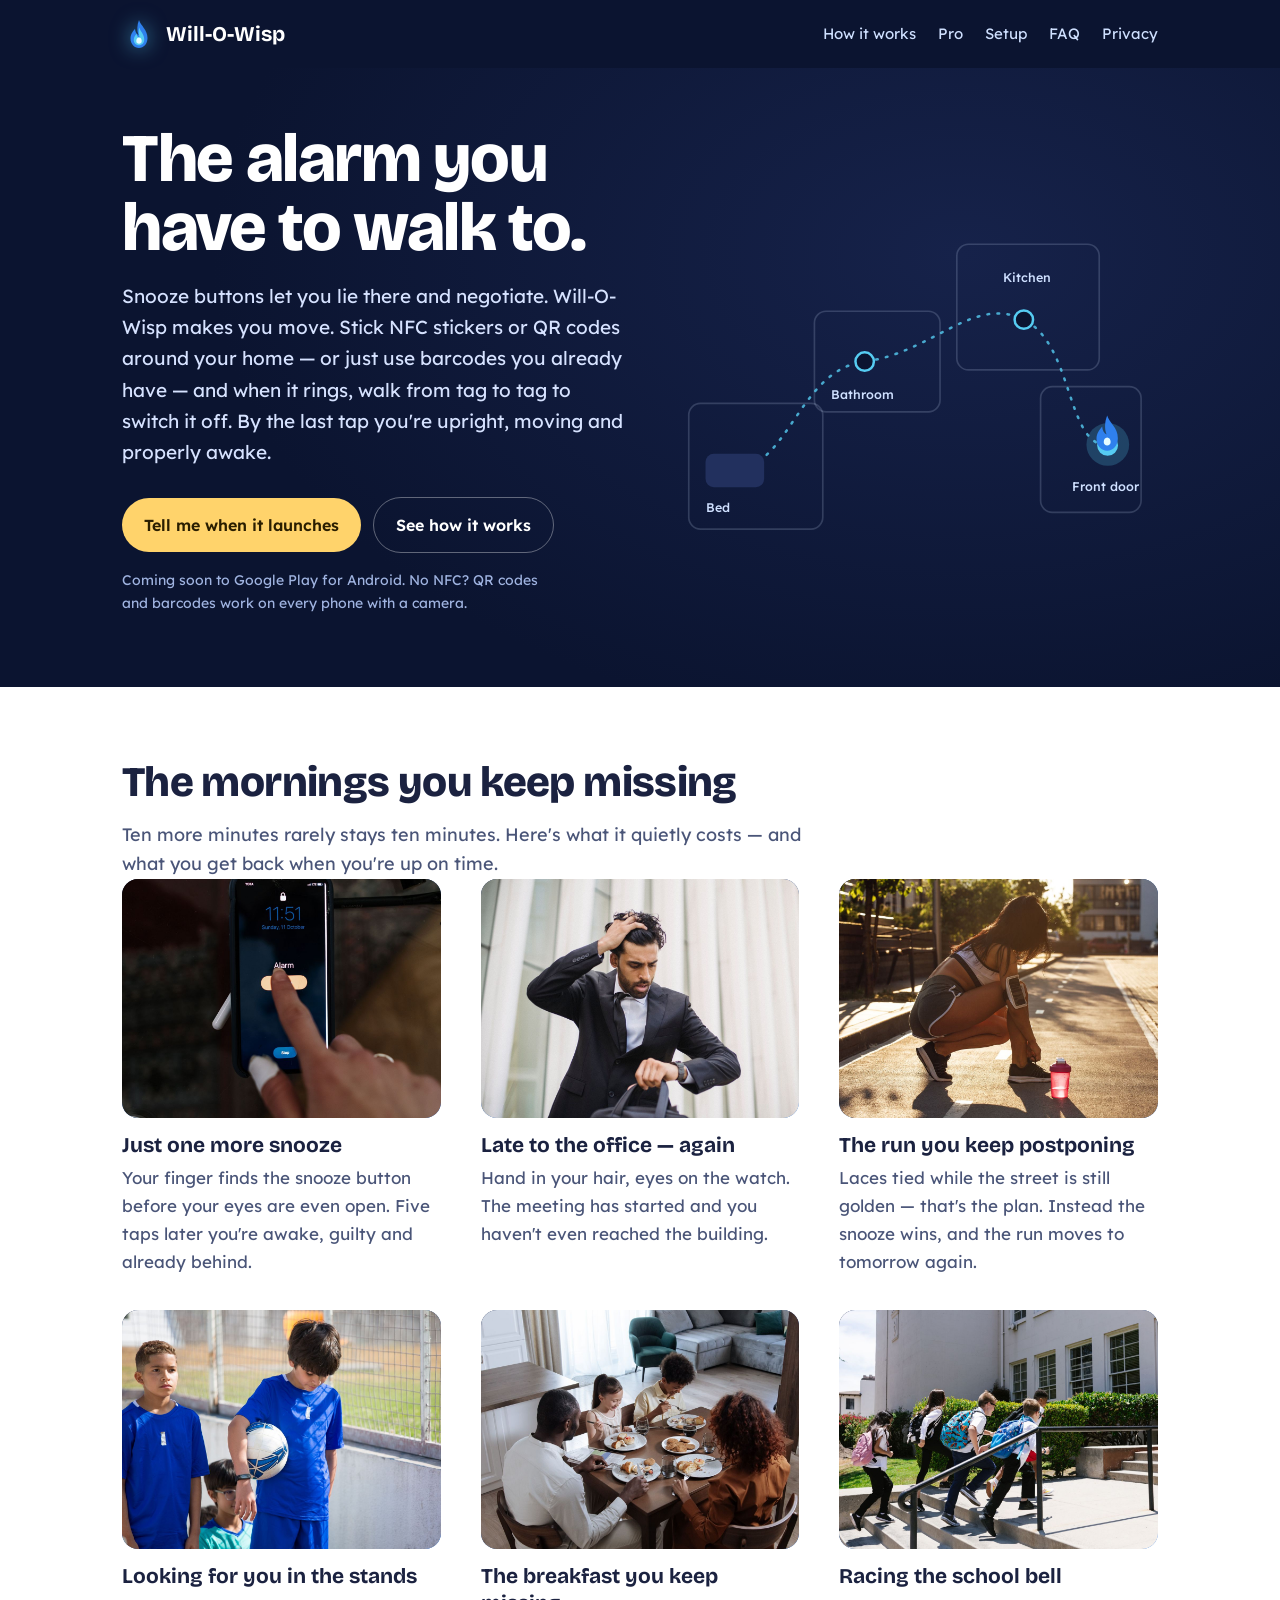
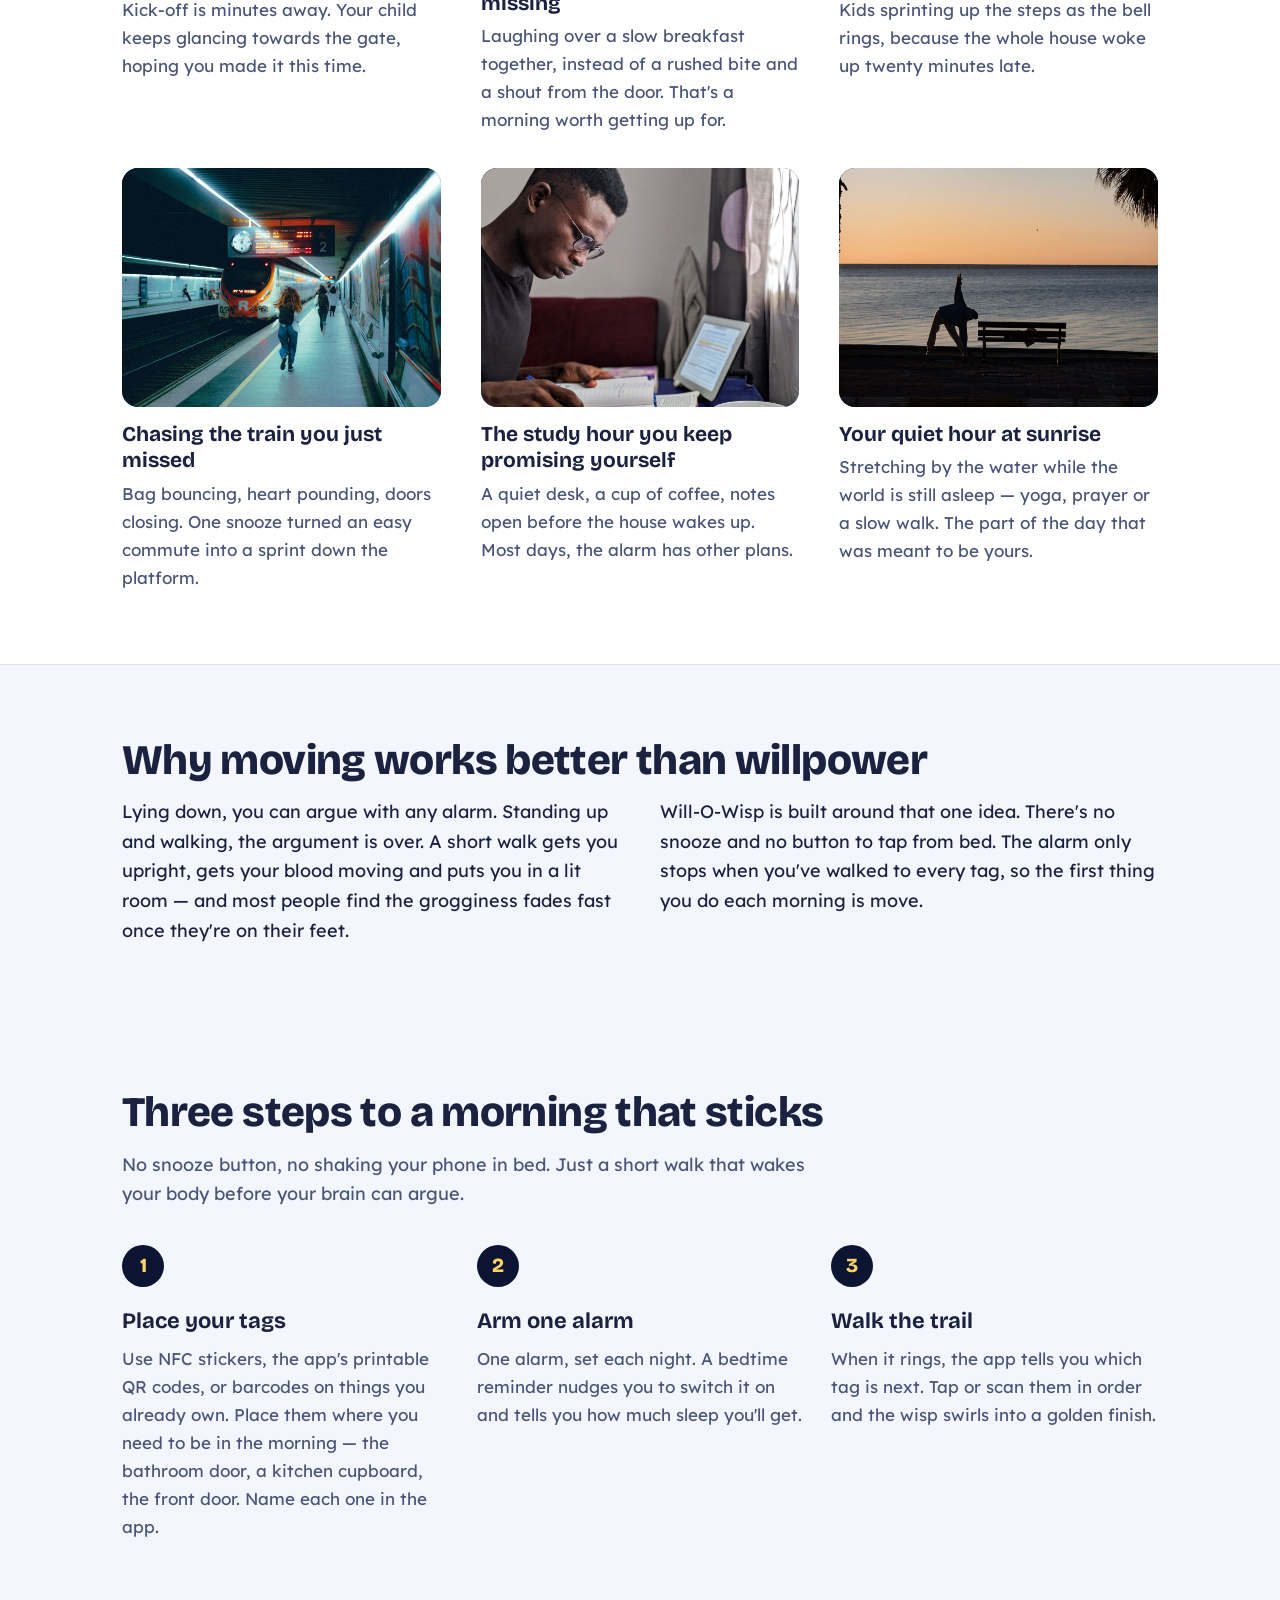
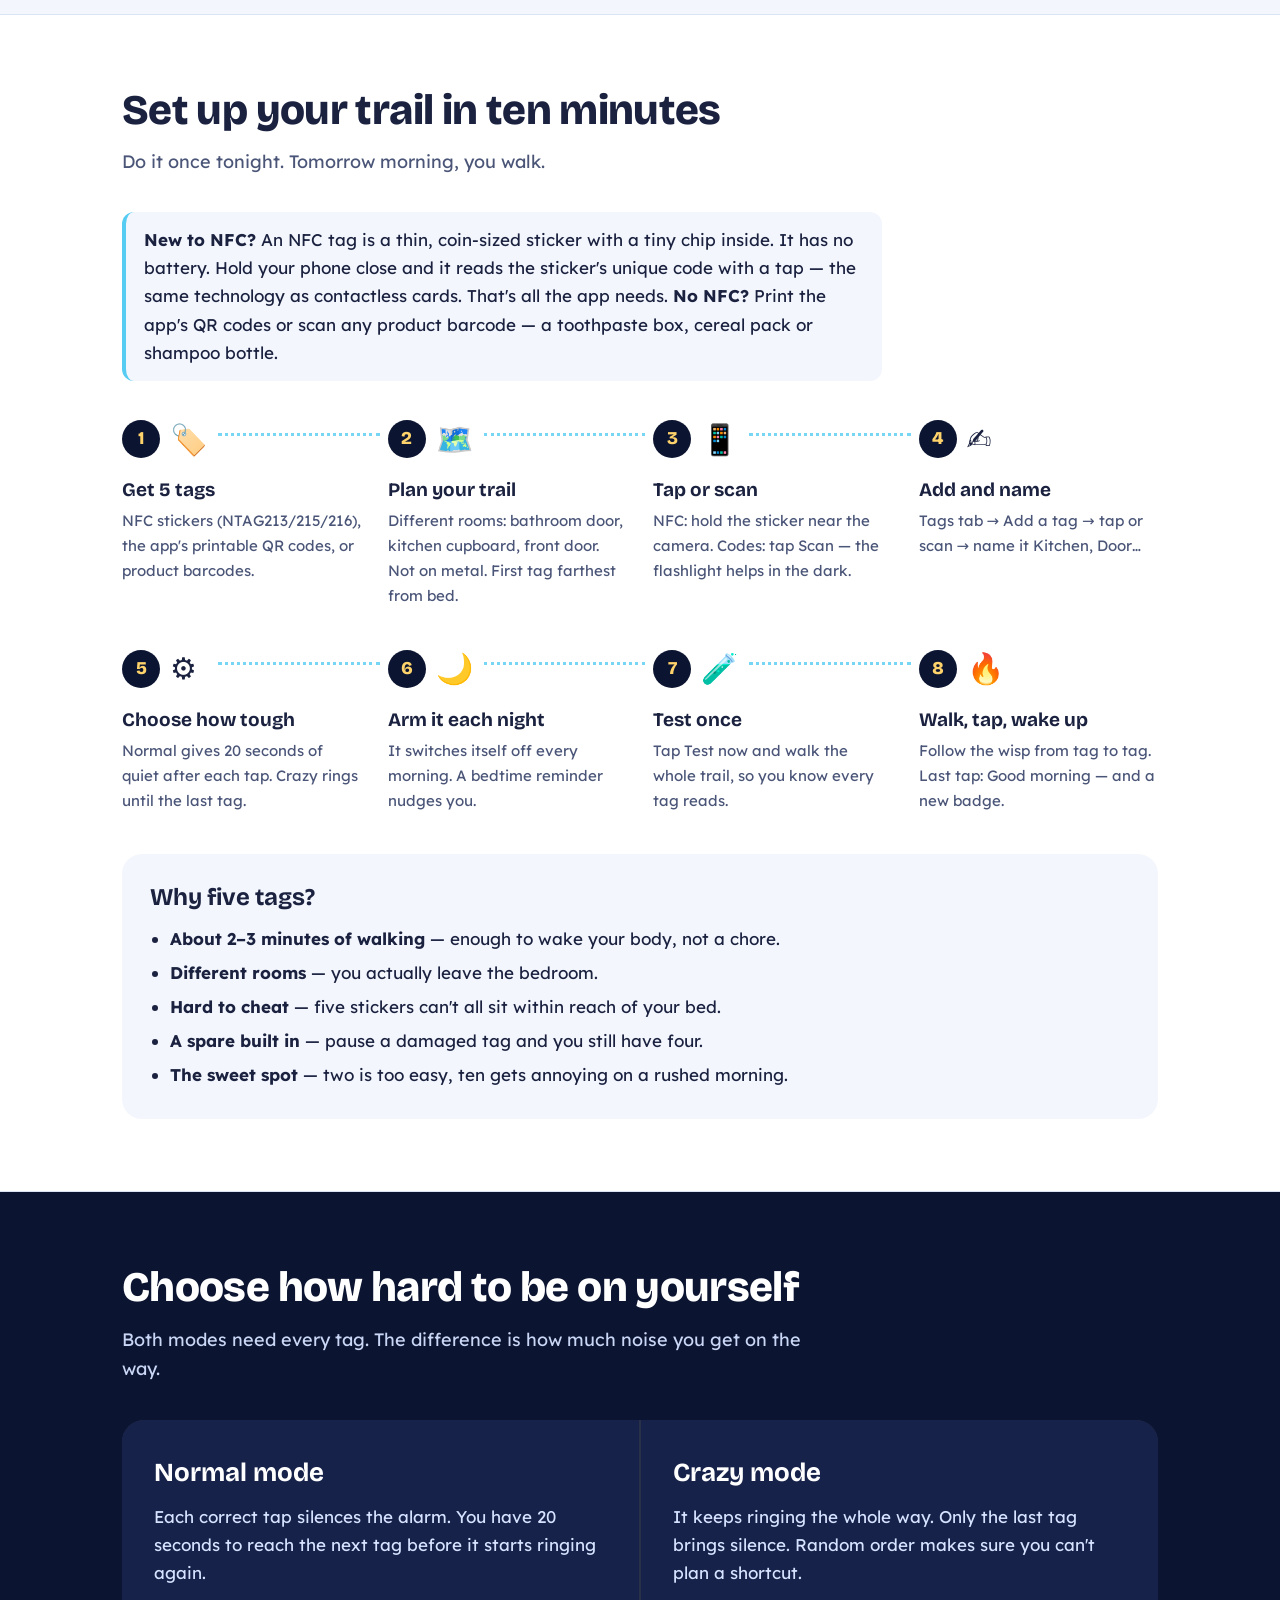
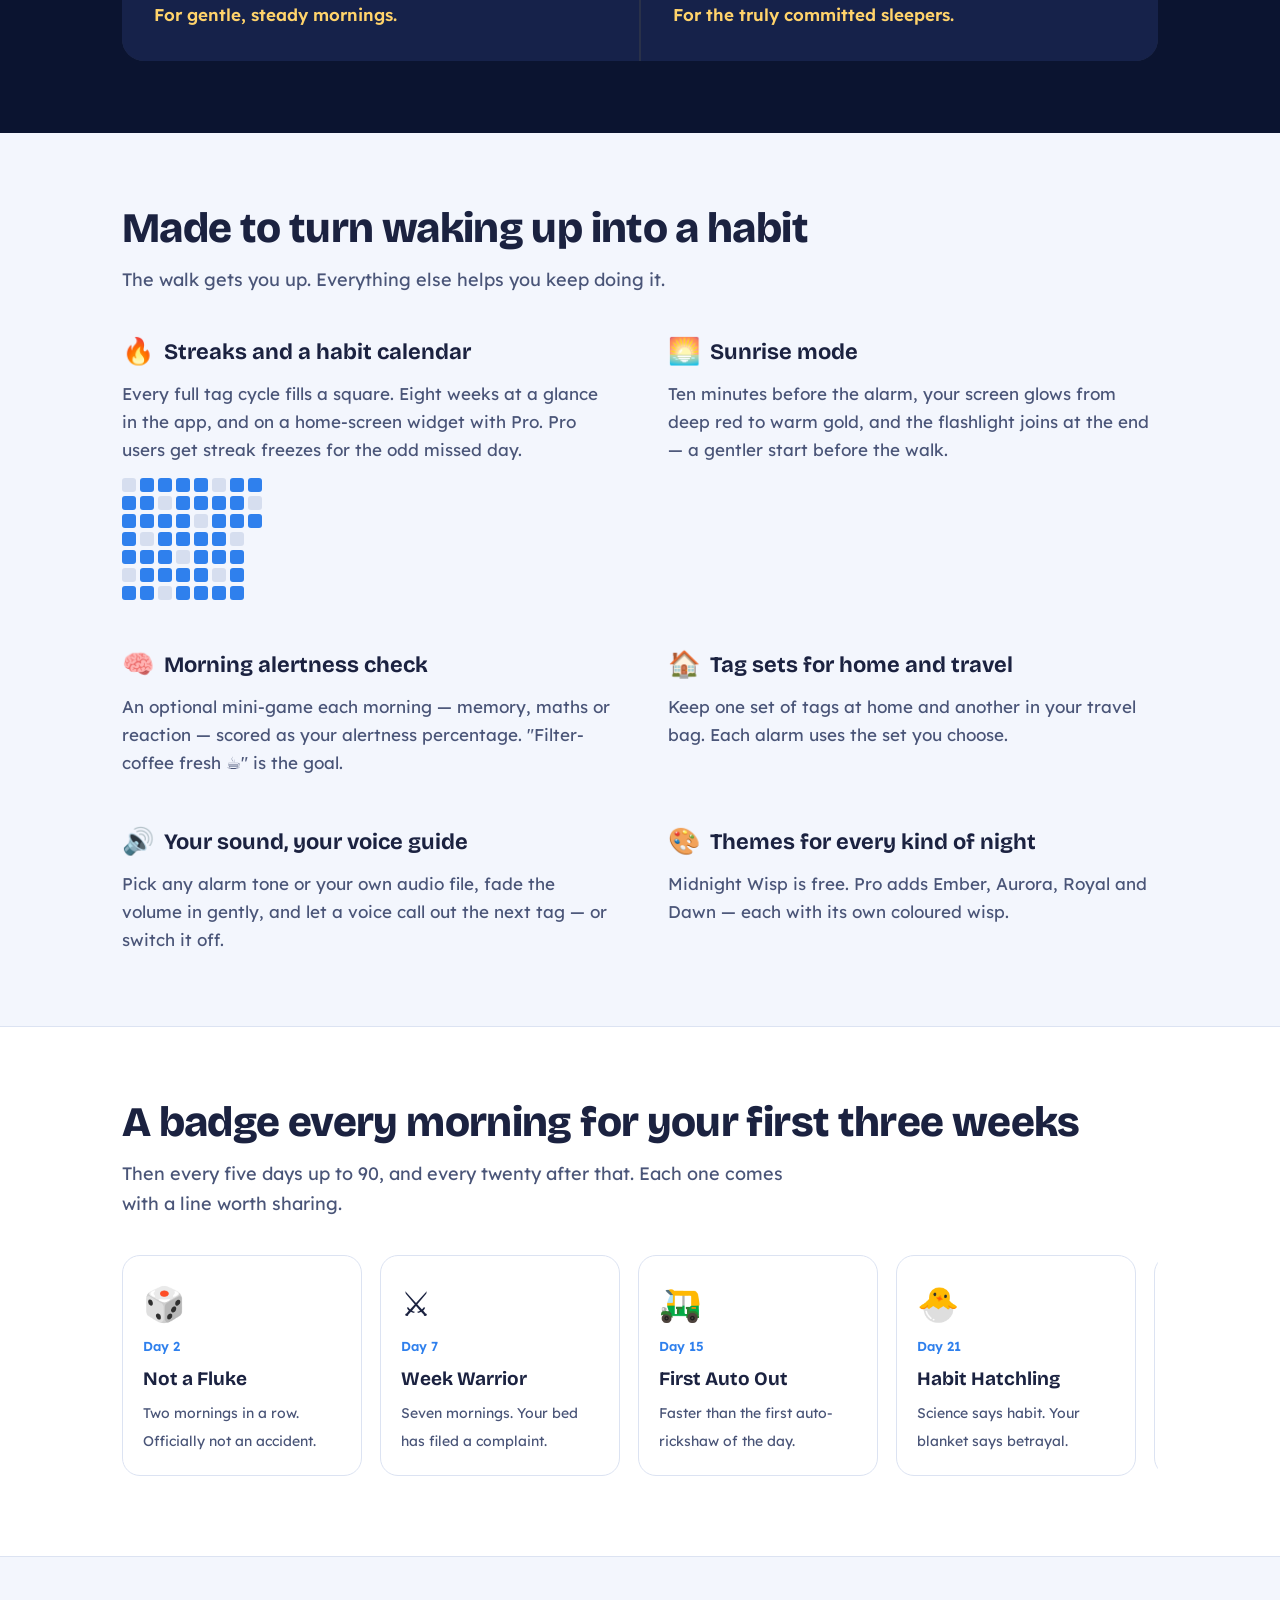
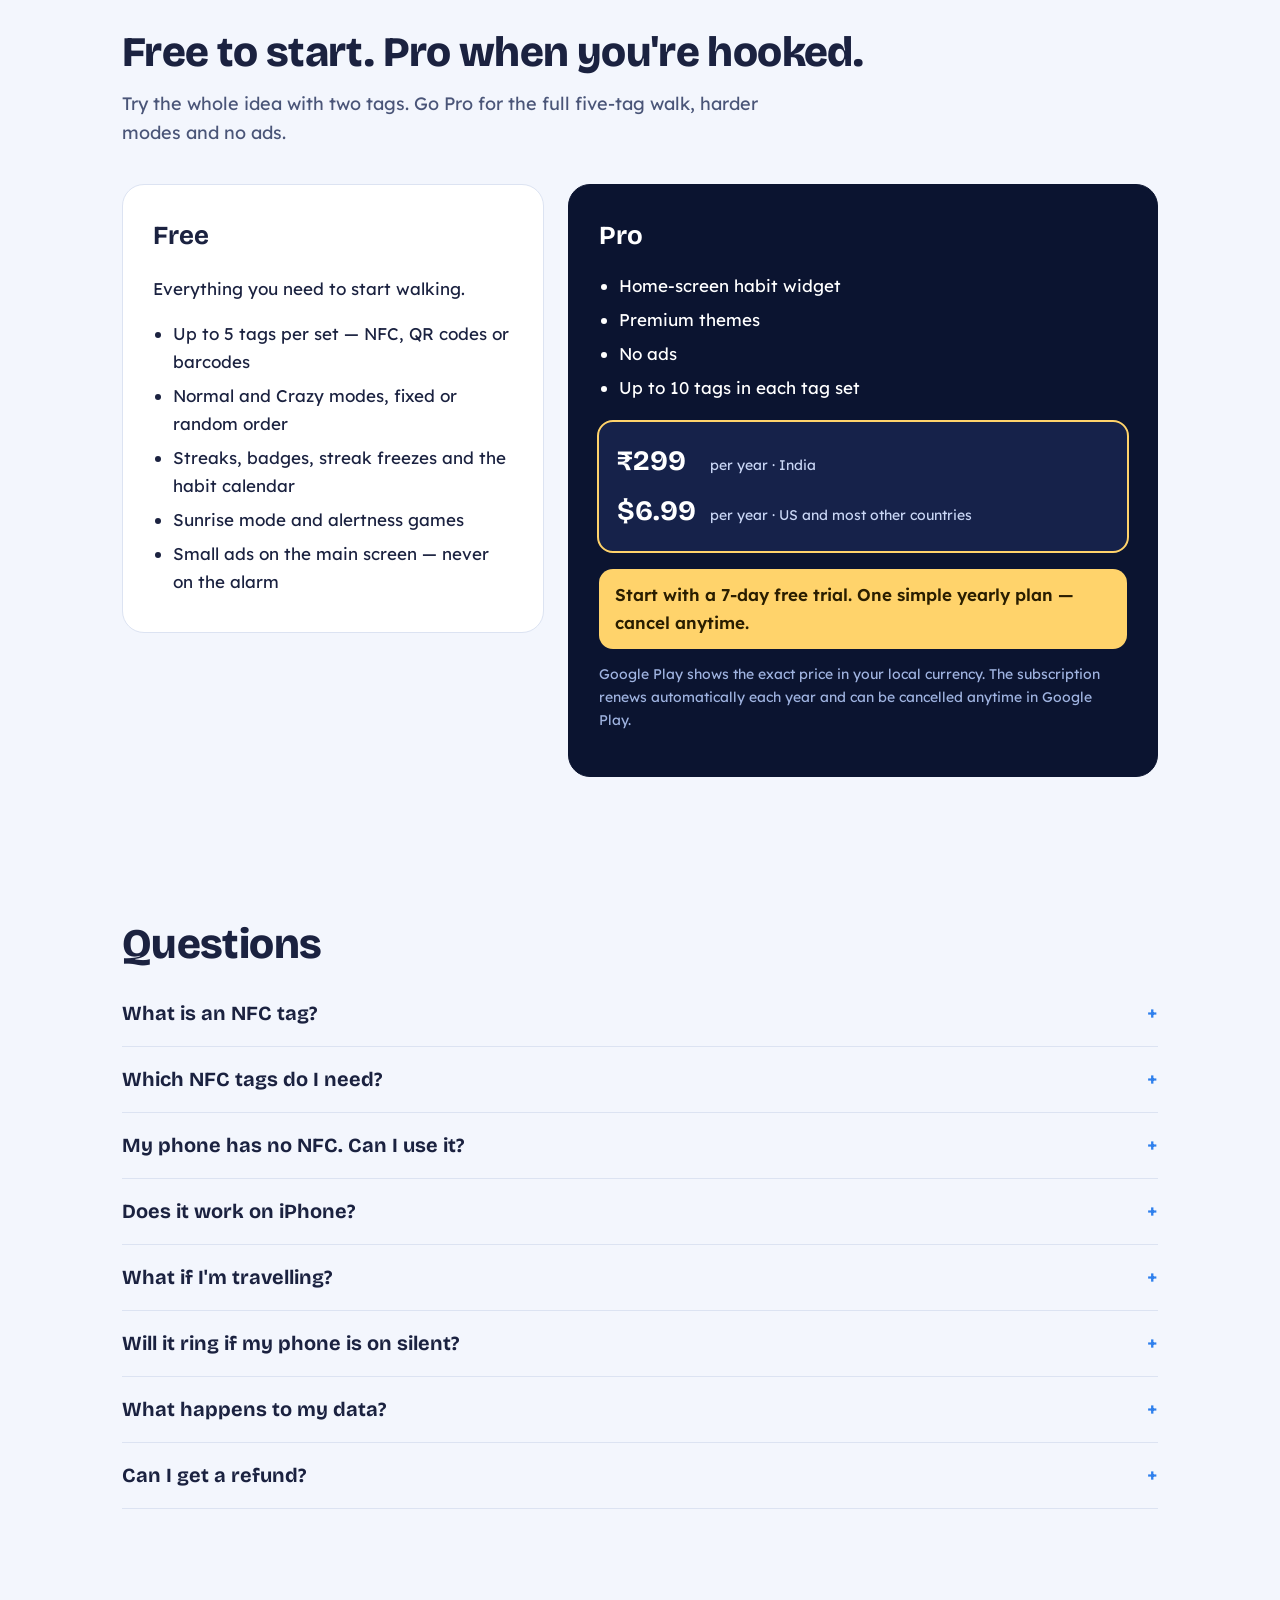
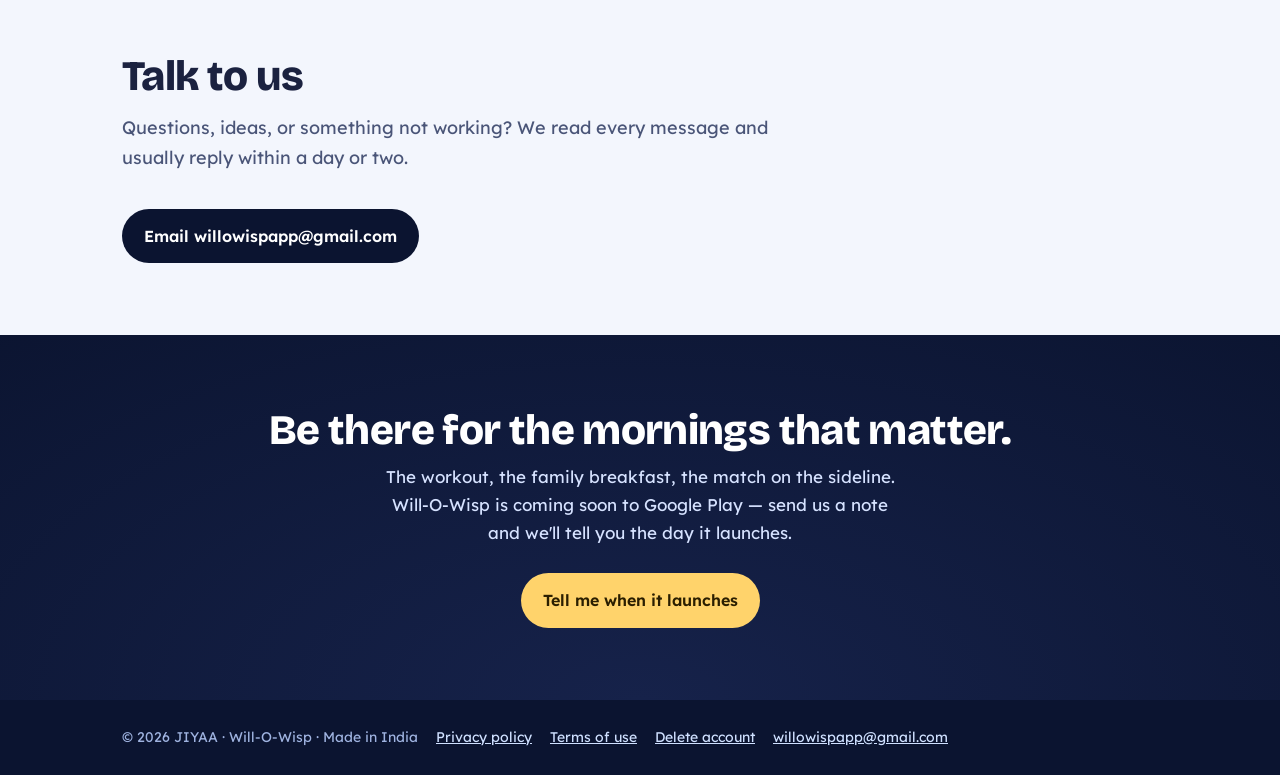
==== index.html @ cbb6c16b "Add files via upload" ====
<!doctype html>
<html lang="en">
<head>
<meta charset="utf-8">
<meta name="viewport" content="width=device-width, initial-scale=1">
<title>Will-O-Wisp — the walk alarm for heavy sleepers (NFC & QR)</title>
<meta name="description" content="Will-O-Wisp is a no-snooze walk alarm for heavy sleepers: place NFC stickers, QR codes or product barcodes around your home and walk from one to the next to switch it off. Streaks, badges and a sunrise screen.">
<meta property="og:title" content="Will-O-Wisp: Walk Alarm — for heavy sleepers">
<meta property="og:description" content="Place NFC stickers or QR codes around your home. When the alarm rings, walk from tag to tag to stop it. By the last tap, you're awake.">
<meta property="og:image" content="og.jpg">
<link rel="icon" href="favicon.png">
<link rel="preconnect" href="https://fonts.googleapis.com">
<link rel="preconnect" href="https://fonts.gstatic.com" crossorigin>
<link href="https://fonts.googleapis.com/css2?family=Bricolage+Grotesque:wght@700;800&family=Lexend:wght@400;600&display=swap" rel="stylesheet">
<link rel="stylesheet" href="style.css">
<link rel="canonical" href="https://willowispalarm.com/">
<script type="application/ld+json">
{"@context":"https://schema.org","@type":"SoftwareApplication","name":"Will-O-Wisp: Walk Alarm",
"operatingSystem":"Android","applicationCategory":"LifestyleApplication",
"description":"A no-snooze alarm you switch off by walking to NFC tags or QR codes around your home.",
"url":"https://willowispalarm.com/","publisher":{"@type":"Organization","name":"JIYAA"},
"offers":[{"@type":"Offer","price":"0","priceCurrency":"INR","description":"Free version"},
{"@type":"Offer","price":"299","priceCurrency":"INR","description":"Pro yearly subscription with 7-day free trial"},
{"@type":"Offer","price":"6.99","priceCurrency":"USD","description":"Pro yearly subscription with 7-day free trial (outside India)"}]}
</script>
</head>
<body>
<div class="top"><div class="wrap">
<a class="brand" href="index.html"><svg viewBox="20 18 68 68" aria-hidden="true"><path fill="#2F80ED" d="M54,24 C57,35 71,43 71,60 C71,71.5 63.4,80 54,80 C44.6,80 37,71.5 37,61 C37,52 42,46.5 46,41.5 C46.5,48 49,52.5 53,54 C49.5,45 50,34 54,24 Z"/><path fill="#56CCF2" d="M54.5,39 C57,47.5 64.5,52 64.5,63 C64.5,70 59.8,74.5 54,74.5 C48.2,74.5 43.5,70 43.5,64 C43.5,58.5 46.5,55 49,51.5 C49.8,56.5 52,59 55.5,59.5 C53.5,53 52.5,46 54.5,39 Z"/><path fill="#E6FBFF" d="M54,59 C57.3,59 59.5,62.5 59.5,66 C59.5,69.3 57.1,71.5 54,71.5 C50.9,71.5 48.5,69.3 48.5,66 C48.5,62.5 50.7,59 54,59 Z"/></svg>Will-O-Wisp</a>
<nav><a class="hide-sm" href="index.html#how">How it works</a><a class="hide-sm" href="index.html#pro">Pro</a><a class="hide-sm" href="index.html#setup">Setup</a><a href="index.html#faq">FAQ</a><a href="privacy.html">Privacy</a></nav>
</div></div>

<header class="hero"><div class="wrap">
<div>
<h1>The alarm you have to walk to.</h1>
<p>Snooze buttons let you lie there and negotiate. Will-O-Wisp makes you move. Stick NFC stickers or QR codes around your home — or just use barcodes you already have — and when it rings, walk from tag to tag to switch it off. By the last tap you're upright, moving and properly awake.</p>
<div class="cta">
<a class="btn btn-main" href="mailto:willowispapp@gmail.com?subject=Tell%20me%20when%20Will-O-Wisp%20launches">Tell me when it launches</a>
<a class="btn btn-ghost" href="#how">See how it works</a>
</div>
<p class="soon">Coming soon to Google Play for Android. No NFC? QR codes and barcodes work on every phone with a camera.</p>
</div>
<svg class="trail" viewBox="0 0 580 420" role="img" aria-label="A glowing trail from the bed to the bathroom, kitchen and front door">
  <rect class="room" x="20" y="250" width="160" height="150" rx="14"/>
  <rect class="room" x="170" y="140" width="150" height="120" rx="14"/>
  <rect class="room" x="340" y="60" width="170" height="150" rx="14"/>
  <rect class="room" x="440" y="230" width="120" height="150" rx="14"/>
  <path class="path" d="M70 330 C 140 330, 150 210, 230 200 S 360 120, 420 150 S 470 300, 520 300"/>
  <rect x="40" y="310" width="70" height="40" rx="10" fill="#22305E"/>
  <text class="label" x="40" y="380">Bed</text>
  <circle class="tag" cx="230" cy="200" r="11"/><text class="label" x="190" y="245">Bathroom</text>
  <circle class="tag" cx="420" cy="150" r="11"/><text class="label" x="395" y="105">Kitchen</text>
  <circle class="tag tag-done" cx="520" cy="300" r="11"/><text class="label" x="478" y="355">Front door</text>
  <g class="traveller"><g transform="translate(-26 -40) scale(.75)">
    <circle cx="35" cy="52" r="34" fill="#56CCF2" opacity=".22"/>
    <path fill="#2F80ED" d="M34,6 C37,17 51,25 51,42 C51,53.5 43.4,62 34,62 C24.6,62 17,53.5 17,43 C17,34 22,28.5 26,23.5 C26.5,30 29,34.5 33,36 C29.5,27 30,16 34,6 Z"/>
    <path fill="#E6FBFF" d="M34,41 C37.3,41 39.5,44.5 39.5,48 C39.5,51.3 37.1,53.5 34,53.5 C30.9,53.5 28.5,51.3 28.5,48 C28.5,44.5 30.7,41 34,41 Z"/>
  </g></g>
</svg>
</div></header>

<main>
<section class="pain"><div class="wrap">
<h2>The mornings you keep missing</h2>
<p class="lead">Ten more minutes rarely stays ten minutes. Here's what it quietly costs — and what you get back when you're up on time.</p>
<div class="pain-grid">
<article><figure class="ph"><span aria-hidden="true">⏰</span><img src="pain-snooze.jpg" alt="A finger pressing snooze on a ringing phone alarm" loading="lazy" onerror="this.remove()"></figure><h3>Just one more snooze</h3><p>Your finger finds the snooze button before your eyes are even open. Five taps later you're awake, guilty and already behind.</p></article>
<article><figure class="ph"><span aria-hidden="true">💼</span><img src="pain-office.jpg" alt="A stressed man in a suit checking his watch, late for work" loading="lazy" onerror="this.remove()"></figure><h3>Late to the office — again</h3><p>Hand in your hair, eyes on the watch. The meeting has started and you haven't even reached the building.</p></article>
<article><figure class="ph"><span aria-hidden="true">🏃</span><img src="pain-workout.jpg" alt="A woman tying her running shoes on an empty street at sunrise" loading="lazy" onerror="this.remove()"></figure><h3>The run you keep postponing</h3><p>Laces tied while the street is still golden — that's the plan. Instead the snooze wins, and the run moves to tomorrow again.</p></article>
<article><figure class="ph"><span aria-hidden="true">⚽</span><img src="pain-match.jpg" alt="Young football players waiting by the pitch, one looking towards the stands" loading="lazy" onerror="this.remove()"></figure><h3>Looking for you in the stands</h3><p>Kick-off is minutes away. Your child keeps glancing towards the gate, hoping you made it this time.</p></article>
<article><figure class="ph"><span aria-hidden="true">👨‍👩‍👧</span><img src="pain-breakfast.jpg" alt="A family laughing together around the breakfast table" loading="lazy" onerror="this.remove()"></figure><h3>The breakfast you keep missing</h3><p>Laughing over a slow breakfast together, instead of a rushed bite and a shout from the door. That's a morning worth getting up for.</p></article>
<article><figure class="ph"><span aria-hidden="true">🎒</span><img src="pain-school.jpg" alt="Children with school bags running up the school steps" loading="lazy" onerror="this.remove()"></figure><h3>Racing the school bell</h3><p>Kids sprinting up the steps as the bell rings, because the whole house woke up twenty minutes late.</p></article>
<article><figure class="ph"><span aria-hidden="true">🚆</span><img src="pain-train.jpg" alt="A young woman running along a station platform towards a departing train" loading="lazy" onerror="this.remove()"></figure><h3>Chasing the train you just missed</h3><p>Bag bouncing, heart pounding, doors closing. One snooze turned an easy commute into a sprint down the platform.</p></article>
<article><figure class="ph"><span aria-hidden="true">📚</span><img src="pain-study.jpg" alt="A student studying at a desk with books, a tablet and a coffee cup" loading="lazy" onerror="this.remove()"></figure><h3>The study hour you keep promising yourself</h3><p>A quiet desk, a cup of coffee, notes open before the house wakes up. Most days, the alarm has other plans.</p></article>
<article><figure class="ph"><span aria-hidden="true">🧘</span><img src="pain-quiet.jpg" alt="A person stretching by the sea at sunrise between two palm trees" loading="lazy" onerror="this.remove()"></figure><h3>Your quiet hour at sunrise</h3><p>Stretching by the water while the world is still asleep — yoga, prayer or a slow walk. The part of the day that was meant to be yours.</p></article>
</div>
</div></section>

<section class="why"><div class="wrap">
<h2>Why moving works better than willpower</h2>
<div class="why-grid">
<p>Lying down, you can argue with any alarm. Standing up and walking, the argument is over. A short walk gets you upright, gets your blood moving and puts you in a lit room — and most people find the grogginess fades fast once they're on their feet.</p>
<p>Will-O-Wisp is built around that one idea. There's no snooze and no button to tap from bed. The alarm only stops when you've walked to every tag, so the first thing you do each morning is move.</p>
</div>
</div></section>

<section id="how"><div class="wrap">
<h2>Three steps to a morning that sticks</h2>
<p class="lead">No snooze button, no shaking your phone in bed. Just a short walk that wakes your body before your brain can argue.</p>
<ol class="steps">
<li><h3>Place your tags</h3><p>Use NFC stickers, the app's printable QR codes, or barcodes on things you already own. Place them where you need to be in the morning — the bathroom door, a kitchen cupboard, the front door. Name each one in the app.</p></li>
<li><h3>Arm one alarm</h3><p>One alarm, set each night. A bedtime reminder nudges you to switch it on and tells you how much sleep you'll get.</p></li>
<li><h3>Walk the trail</h3><p>When it rings, the app tells you which tag is next. Tap or scan them in order and the wisp swirls into a golden finish.</p></li>
</ol>
</div></section>


<section id="setup" class="setup"><div class="wrap">
<h2>Set up your trail in ten minutes</h2>
<p class="lead">Do it once tonight. Tomorrow morning, you walk.</p>
<div class="nfc-explain"><b>New to NFC?</b> An NFC tag is a thin, coin-sized sticker with a tiny chip inside. It has no battery. Hold your phone close and it reads the sticker's unique code with a tap — the same technology as contactless cards. That's all the app needs. <b>No NFC?</b> Print the app's QR codes or scan any product barcode — a toothpaste box, cereal pack or shampoo bottle.</div>
<ol class="flow">
<li><span class="n">1</span><span class="e" aria-hidden="true">🏷️</span><h3>Get 5 tags</h3><p>NFC stickers (NTAG213/215/216), the app's printable QR codes, or product barcodes.</p></li>
<li><span class="n">2</span><span class="e" aria-hidden="true">🗺️</span><h3>Plan your trail</h3><p>Different rooms: bathroom door, kitchen cupboard, front door. Not on metal. First tag farthest from bed.</p></li>
<li><span class="n">3</span><span class="e" aria-hidden="true">📱</span><h3>Tap or scan</h3><p>NFC: hold the sticker near the camera. Codes: tap Scan — the flashlight helps in the dark.</p></li>
<li><span class="n">4</span><span class="e" aria-hidden="true">✍️</span><h3>Add and name</h3><p>Tags tab → Add a tag → tap or scan → name it Kitchen, Door…</p></li>
<li><span class="n">5</span><span class="e" aria-hidden="true">⚙️</span><h3>Choose how tough</h3><p>Normal gives 20 seconds of quiet after each tap. Crazy rings until the last tag.</p></li>
<li><span class="n">6</span><span class="e" aria-hidden="true">🌙</span><h3>Arm it each night</h3><p>It switches itself off every morning. A bedtime reminder nudges you.</p></li>
<li><span class="n">7</span><span class="e" aria-hidden="true">🧪</span><h3>Test once</h3><p>Tap Test now and walk the whole trail, so you know every tag reads.</p></li>
<li><span class="n">8</span><span class="e" aria-hidden="true">🔥</span><h3>Walk, tap, wake up</h3><p>Follow the wisp from tag to tag. Last tap: Good morning — and a new badge.</p></li>
</ol>
<div class="five">
<h3>Why five tags?</h3>
<ul>
<li><b>About 2–3 minutes of walking</b> — enough to wake your body, not a chore.</li>
<li><b>Different rooms</b> — you actually leave the bedroom.</li>
<li><b>Hard to cheat</b> — five stickers can't all sit within reach of your bed.</li>
<li><b>A spare built in</b> — pause a damaged tag and you still have four.</li>
<li><b>The sweet spot</b> — two is too easy, ten gets annoying on a rushed morning.</li>
</ul>
</div>
</div></section>

<section class="modes"><div class="wrap">
<h2>Choose how hard to be on yourself</h2>
<p class="lead">Both modes need every tag. The difference is how much noise you get on the way.</p>
<div class="mode-grid">
<div class="mode"><h3>Normal mode</h3><p>Each correct tap silences the alarm. You have 20 seconds to reach the next tag before it starts ringing again.</p><span class="tagline">For gentle, steady mornings.</span></div>
<div class="mode"><h3>Crazy mode</h3><p>It keeps ringing the whole way. Only the last tag brings silence. Random order makes sure you can't plan a shortcut.</p><span class="tagline">For the truly committed sleepers.</span></div>
</div>
</div></section>

<section><div class="wrap">
<h2>Made to turn waking up into a habit</h2>
<p class="lead">The walk gets you up. Everything else helps you keep doing it.</p>
<div class="features">
<div class="feature"><h3><span>🔥</span>Streaks and a habit calendar</h3><p>Every full tag cycle fills a square. Eight weeks at a glance in the app, and on a home-screen widget with Pro. Pro users get streak freezes for the odd missed day.</p>
<div class="grid8" aria-hidden="true"><i></i><i class="on"></i><i class="on"></i><i class="on"></i><i class="on"></i><i></i><i class="on"></i><i class="on"></i><i class="on"></i><i class="on"></i><i></i><i class="on"></i><i class="on"></i><i class="on"></i><i class="on"></i><i></i><i class="on"></i><i class="on"></i><i class="on"></i><i class="on"></i><i></i><i class="on"></i><i class="on"></i><i class="on"></i><i class="on"></i><i></i><i class="on"></i><i class="on"></i><i class="on"></i><i class="on"></i><i></i><i class="on"></i><i class="on"></i><i class="on"></i><i class="on"></i><i></i><i class="on"></i><i class="on"></i><i class="on"></i><i class="on"></i><i></i><i class="on"></i><i class="on"></i><i class="on"></i><i class="on"></i><i></i><i class="on"></i><i class="on"></i><i class="on"></i><i class="on"></i><i></i><i class="on"></i></div></div>
<div class="feature"><h3><span>🌅</span>Sunrise mode</h3><p>Ten minutes before the alarm, your screen glows from deep red to warm gold, and the flashlight joins at the end — a gentler start before the walk.</p></div>
<div class="feature"><h3><span>🧠</span>Morning alertness check</h3><p>An optional mini-game each morning — memory, maths or reaction — scored as your alertness percentage. "Filter-coffee fresh ☕" is the goal.</p></div>
<div class="feature"><h3><span>🏠</span>Tag sets for home and travel</h3><p>Keep one set of tags at home and another in your travel bag. Each alarm uses the set you choose.</p></div>
<div class="feature"><h3><span>🔊</span>Your sound, your voice guide</h3><p>Pick any alarm tone or your own audio file, fade the volume in gently, and let a voice call out the next tag — or switch it off.</p></div>
<div class="feature"><h3><span>🎨</span>Themes for every kind of night</h3><p>Midnight Wisp is free. Pro adds Ember, Aurora, Royal and Dawn — each with its own coloured wisp.</p></div>
</div>
</div></section>

<section class="badges"><div class="wrap">
<h2>A badge every morning for your first three weeks</h2>
<p class="lead">Then every five days up to 90, and every twenty after that. Each one comes with a line worth sharing.</p>
<div class="badge-row">
<div class="badge"><span class="e">🎲</span><span class="d">Day 2</span><b>Not a Fluke</b><small>Two mornings in a row. Officially not an accident.</small></div>
<div class="badge"><span class="e">⚔️</span><span class="d">Day 7</span><b>Week Warrior</b><small>Seven mornings. Your bed has filed a complaint.</small></div>
<div class="badge"><span class="e">🛺</span><span class="d">Day 15</span><b>First Auto Out</b><small>Faster than the first auto-rickshaw of the day.</small></div>
<div class="badge"><span class="e">🐣</span><span class="d">Day 21</span><b>Habit Hatchling</b><small>Science says habit. Your blanket says betrayal.</small></div>
<div class="badge"><span class="e">🏏</span><span class="d">Day 50</span><b>Half-Century Hustler</b><small>50 not out! The pillow has been clean bowled.</small></div>
<div class="badge"><span class="e">🧙</span><span class="d">Day 370</span><b>Will-O-Wisp Legend</b><small>Snooze buttons fear your name.</small></div>
</div>
</div></section>

<section id="pro"><div class="wrap">
<h2>Free to start. Pro when you're hooked.</h2>
<p class="lead">Try the whole idea with two tags. Go Pro for the full five-tag walk, harder modes and no ads.</p>
<div class="pricing">
<div class="plan"><h3>Free</h3><p>Everything you need to start walking.</p>
<ul><li>Up to 5 tags per set — NFC, QR codes or barcodes</li><li>Normal and Crazy modes, fixed or random order</li><li>Streaks, badges, streak freezes and the habit calendar</li><li>Sunrise mode and alertness games</li><li>Small ads on the main screen — never on the alarm</li></ul></div>
<div class="plan pro"><h3>Pro</h3>
<ul><li>Home-screen habit widget</li><li>Premium themes</li><li>No ads</li><li>Up to 10 tags in each tag set</li></ul>
<div class="single-price"><b>₹299</b><span>per year · India</span><b>$6.99</b><span>per year · US and most other countries</span></div>
<div class="offer">Start with a 7-day free trial. One simple yearly plan — cancel anytime.</div>
<p class="note">Google Play shows the exact price in your local currency. The subscription renews automatically each year and can be cancelled anytime in Google Play.</p>
</div>
</div>
</div></section>

<section id="faq" class="faq"><div class="wrap">
<h2>Questions</h2>
<details><summary>What is an NFC tag?</summary><p>An NFC tag is a thin sticker, about the size of a coin, with a tiny chip and antenna inside. It has no battery and never needs charging. When you hold your phone close to it (about 1–3 cm), the phone powers it for a split second and reads its unique code — the same tap technology as contactless cards and metro cards. Will-O-Wisp simply remembers each sticker's code, so the alarm knows which one you tapped. Nothing is written to the sticker and no internet is needed. They come in packs and cost very little each.</p></details>
<details><summary>Which NFC tags do I need?</summary><p>NTAG213, NTAG215 or NTAG216 stickers all work, as do most other NFC stickers and key fobs. They are cheap and widely sold online. Stick them on wood, plastic, glass or painted walls — not directly on metal (fridges, kettles, steel frames), which blocks NFC unless the tag is sold as "anti-metal". Five tags is a good start; the app links to recommended ones for your country.</p></details>
<details><summary>My phone has no NFC. Can I use it?</summary><p>Yes. Use QR codes instead: print the 5 codes the app makes for you, or scan barcodes on things you already own — a toothpaste box, a cereal pack, a shampoo bottle. When the alarm rings, tap Scan and the flashlight switches on. Keep the real box or printout in another room; a photo of it by your bed defeats the point.</p></details>
<details><summary>Does it work on iPhone?</summary><p>Not yet. Will-O-Wisp launches first on Android. An iPhone version is planned.</p></details>
<details><summary>What if I'm travelling?</summary><p>Keep a second set of tags in your bag and choose the Travel set for that night's alarm, or simply leave the alarm off. The alarm switches itself off after each morning, so it never rings by surprise.</p></details>
<details><summary>Will it ring if my phone is on silent?</summary><p>Yes. It uses your phone's alarm channel and turns the alarm volume up while ringing. Follow the setup steps in the app so battery saving doesn't block it.</p></details>
<details><summary>What happens to my data?</summary><p>Your alarm, tags, streaks and badges stay on your phone. We only receive your email if you choose to join our tips and offers list. Read the <a href="privacy.html">privacy policy</a>.</p></details>
<details><summary>Can I get a refund?</summary><p>Purchases are made through Google Play and follow Google Play's refund policies. Write to us at <a href="mailto:willowispapp@gmail.com">willowispapp@gmail.com</a> if something isn't working.</p></details>
</div></section>

<section id="contact" class="contact"><div class="wrap">
<h2>Talk to us</h2>
<p class="lead">Questions, ideas, or something not working? We read every message and usually reply within a day or two.</p>
<a class="btn btn-dark" href="mailto:willowispapp@gmail.com?subject=Will-O-Wisp%20question">Email willowispapp@gmail.com</a>
</div></section>

<section class="final"><div class="wrap">
<h2>Be there for the mornings that matter.</h2>
<p>The workout, the family breakfast, the match on the sideline. Will-O-Wisp is coming soon to Google Play — send us a note and we'll tell you the day it launches.</p>
<a class="btn btn-main" href="mailto:willowispapp@gmail.com?subject=Tell%20me%20when%20Will-O-Wisp%20launches">Tell me when it launches</a>
</div></section>
</main>
<footer class="site"><div class="wrap">
<span>© 2026 JIYAA · Will-O-Wisp · Made in India</span>
<a href="privacy.html">Privacy policy</a><a href="terms.html">Terms of use</a><a href="delete-account.html">Delete account</a><a href="mailto:willowispapp@gmail.com">willowispapp@gmail.com</a>
</div></footer>
</body>
</html>
---- style.css ----
:root{
  --night:#0B1430; --sky:#16224A; --flame:#2F80ED; --wisp:#56CCF2; --ember:#FFD36B;
  --paper:#F3F6FD; --ink:#1B2240; --muted:#4A5578; --line:#DCE3F2;
  --display:"Bricolage Grotesque",system-ui,sans-serif;
  --body:"Lexend",system-ui,-apple-system,"Segoe UI",Roboto,sans-serif;
}
*{box-sizing:border-box}
html{-webkit-text-size-adjust:100%;scroll-behavior:smooth}
body{margin:0;font-family:var(--body);color:var(--ink);background:var(--paper);line-height:1.65;font-size:17px}
img,svg{max-width:100%}
a{color:var(--flame)}
a:focus-visible,button:focus-visible{outline:3px solid var(--wisp);outline-offset:3px;border-radius:6px}
.wrap{max-width:1080px;margin:0 auto;padding:0 22px}

/* top bar */
.top{background:var(--night);color:#fff}
.top .wrap{display:flex;align-items:center;gap:14px;height:68px}
.brand{display:flex;align-items:center;gap:10px;color:#fff;text-decoration:none;font-family:var(--display);font-weight:700;font-size:21px}
.brand svg{width:34px;height:34px;filter:drop-shadow(0 0 10px rgba(86,204,242,.6))}
.top nav{margin-left:auto;display:flex;gap:22px;font-size:15px}
.top nav a{color:#CFE0FF;text-decoration:none}
.top nav a:hover{color:var(--ember)}

/* hero */
.hero{background:radial-gradient(90% 120% at 75% 30%,var(--sky) 0%,var(--night) 65%);color:#fff;padding:56px 0 72px;overflow:hidden}
.hero .wrap{display:grid;grid-template-columns:1.05fr 1fr;gap:40px;align-items:center}
.hero h1{font-family:var(--display);font-weight:800;font-size:clamp(40px,6vw,68px);line-height:1.02;margin:0 0 18px;letter-spacing:-.02em}
.hero p{font-size:19px;color:#D6E2FF;max-width:30em;margin:0 0 28px}
.cta{display:flex;flex-wrap:wrap;gap:12px;align-items:center}
.btn{display:inline-block;padding:14px 22px;border-radius:999px;font-weight:600;text-decoration:none;font-size:16px}
.btn-main{background:var(--ember);color:#2A1E00}
.btn-ghost{color:#fff;border:1.5px solid rgba(255,255,255,.35)}
.btn-ghost:hover{border-color:var(--wisp)}
.soon{font-size:14px;color:#9FB3E0;margin-top:14px}

/* trail illustration */
.trail{width:100%;height:auto}
.trail .path{fill:none;stroke:var(--wisp);stroke-width:3;stroke-dasharray:2 10;stroke-linecap:round;opacity:.8}
.trail .room{fill:none;stroke:rgba(207,224,255,.18);stroke-width:2}
.trail .label{fill:#CFE0FF;font:500 15px var(--body)}
.trail .tag{fill:var(--night);stroke:var(--wisp);stroke-width:3}
.trail .tag-done{fill:var(--wisp)}
.traveller{offset-path:path("M70 330 C 140 330, 150 210, 230 200 S 360 120, 420 150 S 470 300, 520 300");offset-rotate:0deg;animation:walk 6s ease-in-out 0.6s 1 both}
@keyframes walk{from{offset-distance:0%}to{offset-distance:100%}}
@media (prefers-reduced-motion:reduce){.traveller{animation:none;offset-distance:100%}}

/* sections */
section{padding:72px 0}
h2{font-family:var(--display);font-weight:800;font-size:clamp(30px,4vw,42px);line-height:1.1;margin:0 0 14px;letter-spacing:-.015em}
.lead{color:var(--muted);font-size:18px;max-width:38em;margin:0 0 36px}
.steps{list-style:none;padding:0;margin:0;display:grid;grid-template-columns:repeat(3,1fr);gap:28px;counter-reset:s}
.steps li{counter-increment:s;padding-top:58px;position:relative}
.steps li::before{content:counter(s);position:absolute;top:0;left:0;width:42px;height:42px;border-radius:50%;display:grid;place-items:center;background:var(--night);color:var(--ember);font-family:var(--display);font-weight:800;font-size:20px}
.steps h3{font-family:var(--display);font-size:22px;margin:0 0 6px}
.steps p{margin:0;color:var(--muted)}

.modes{background:var(--night);color:#fff}
.modes .lead{color:#C9D6F5}
.mode-grid{display:grid;grid-template-columns:1fr 1fr;gap:2px;background:rgba(255,255,255,.12);border-radius:22px;overflow:hidden}
.mode{background:var(--sky);padding:32px}
.mode h3{font-family:var(--display);font-size:26px;margin:0 0 8px}
.mode p{margin:0;color:#D6E2FF}
.mode .tagline{display:block;margin-top:14px;color:var(--ember);font-weight:600}

.features{display:grid;grid-template-columns:1fr 1fr;gap:44px 56px}
.feature h3{font-family:var(--display);font-size:22px;margin:0 0 6px;display:flex;align-items:center;gap:10px}
.feature h3 span{font-size:26px}
.feature p{margin:0;color:var(--muted)}
.grid8{display:grid;grid-template-columns:repeat(8,14px);grid-template-rows:repeat(7,14px);grid-auto-flow:column;gap:4px;margin-top:14px}
.grid8 i{border-radius:3px;background:#D6DEEF}
.grid8 i.on{background:var(--flame)}
.grid8 i.ice{background:#9FD8F5}

.badges{background:#fff;border-top:1px solid var(--line);border-bottom:1px solid var(--line)}
.badge-row{display:flex;gap:18px;overflow-x:auto;padding-bottom:8px;scroll-snap-type:x mandatory}
.badge{flex:0 0 240px;scroll-snap-align:start;border:1.5px solid var(--line);border-radius:18px;padding:20px}
.badge b{display:block;font-family:var(--display);font-size:19px;margin:6px 0 4px}
.badge .e{font-size:34px}
.badge small{color:var(--muted);font-size:14px}
.badge .d{color:var(--flame);font-weight:600;font-size:13px}

.pricing{display:grid;grid-template-columns:1fr 1.4fr;gap:24px;align-items:start}
.plan{border-radius:22px;padding:30px;background:#fff;border:1.5px solid var(--line)}
.plan.pro{background:var(--night);color:#fff;border-color:var(--night)}
.plan h3{font-family:var(--display);font-size:26px;margin:0 0 4px}
.plan ul{padding-left:20px;margin:14px 0 0}
.plan li{margin:6px 0}
.prices{display:grid;grid-template-columns:repeat(3,1fr);gap:10px;margin-top:20px}
.price{background:var(--sky);border-radius:14px;padding:14px}
.price.best{outline:2px solid var(--ember)}
.price b{display:block;font-family:var(--display);font-size:24px}
.price span{font-size:13px;color:#C9D6F5}
.offer{margin-top:18px;background:var(--ember);color:#2A1E00;border-radius:14px;padding:12px 16px;font-weight:600}
.note{font-size:14px;color:var(--muted);margin-top:14px}
.plan.pro .note{color:#9FB3E0}

.faq details{border-bottom:1px solid var(--line);padding:16px 0}
.faq summary{cursor:pointer;font-family:var(--display);font-weight:700;font-size:20px;list-style:none}
.faq summary::-webkit-details-marker{display:none}
.faq summary::after{content:"+";float:right;color:var(--flame)}
.faq details[open] summary::after{content:"–"}
.faq p{margin:10px 0 0;color:var(--muted);max-width:44em}

.final{background:radial-gradient(80% 140% at 50% 100%,var(--sky),var(--night));color:#fff;text-align:center}
.final h2{margin-bottom:10px}
.final p{color:#D6E2FF;margin:0 auto 26px;max-width:30em}

footer.site{background:var(--night);color:#9FB3E0;font-size:14px;padding:26px 0}
footer.site .wrap{display:flex;flex-wrap:wrap;gap:18px;align-items:center}
footer.site a{color:#CFE0FF}

/* legal pages */
.legal{max-width:760px;margin:0 auto;padding:40px 22px 70px}
.legal h1{font-family:var(--display);font-size:38px;line-height:1.15;margin:0 0 6px}
.legal .date{color:var(--muted);margin:0 0 28px;font-size:15px}
.legal h2{font-size:24px;margin:38px 0 8px}
.legal h3{font-size:17px;margin:22px 0 4px}
.legal p,.legal li{max-width:68ch}
.legal .summary{background:#fff;border-left:4px solid var(--wisp);padding:14px 18px;border-radius:0 12px 12px 0}

@media (max-width:820px){
  .hero .wrap,.pricing{grid-template-columns:1fr}
  .steps,.mode-grid,.features{grid-template-columns:1fr}
  .prices{grid-template-columns:1fr}
  .top nav{gap:16px}
  .top nav .hide-sm{display:none}
  section{padding:56px 0}
}
.hero .soon{margin:16px 0 0;font-size:14px;color:#9FB3E0}
.badge .d{display:block;margin-top:4px}
@media (max-width:820px){.hero .wrap{gap:28px}.hero h1{font-size:42px}}
.pain{background:#fff;border-bottom:1px solid var(--line)}
.pain-grid{display:grid;grid-template-columns:repeat(3,1fr);gap:34px 40px}
.pain article span{font-size:34px;display:block;margin-bottom:6px}
.pain h3{font-family:var(--display);font-size:21px;line-height:1.25;margin:0 0 6px}
.pain p{margin:0;color:var(--muted)}
.why{background:var(--paper)}
.why-grid{display:grid;grid-template-columns:1fr 1fr;gap:40px}
.why-grid p{margin:0;font-size:18px;color:var(--ink)}
@media (max-width:820px){.pain-grid,.why-grid{grid-template-columns:1fr}}
.ph{position:relative;margin:0 0 14px;aspect-ratio:4/3;border-radius:16px;overflow:hidden;background:linear-gradient(160deg,var(--sky),var(--flame));display:grid;place-items:center}
.ph span{font-size:56px}
.ph img{position:absolute;inset:0;width:100%;height:100%;object-fit:cover}
.pain article span{margin-bottom:0}
.single-price{display:grid;grid-template-columns:auto 1fr;gap:4px 14px;align-items:baseline;margin-top:20px;background:var(--sky);border-radius:14px;padding:16px 18px;outline:2px solid var(--ember)}
.single-price b{font-family:var(--display);font-size:28px}
.single-price span{color:#C9D6F5;font-size:14px}
.setup{background:#fff;border-top:1px solid var(--line);border-bottom:1px solid var(--line)}
.flow{list-style:none;margin:0;padding:0;display:grid;grid-template-columns:repeat(4,1fr);gap:30px 26px;position:relative}
.flow li{position:relative;padding-top:6px}
.flow .n{display:inline-grid;place-items:center;width:38px;height:38px;border-radius:50%;background:var(--night);color:var(--ember);font-family:var(--display);font-weight:800;font-size:18px}
.flow .e{font-size:30px;margin-left:10px;vertical-align:middle}
.flow li:not(:nth-child(4n))::after{content:"";position:absolute;top:24px;left:96px;right:-18px;border-top:3px dotted var(--wisp);opacity:.8}
.flow h3{font-family:var(--display);font-size:19px;margin:10px 0 4px}
.flow p{margin:0;color:var(--muted);font-size:15px}
.five{margin-top:40px;background:var(--paper);border-radius:20px;padding:24px 28px}
.five h3{font-family:var(--display);font-size:24px;margin:0 0 8px}
.five ul{margin:0;padding-left:20px}
.five li{margin:6px 0}
.contact{background:var(--paper)}
.btn-dark{background:var(--night);color:#fff}
@media (max-width:820px){.flow{grid-template-columns:1fr 1fr}.flow li::after{display:none}}
@media (max-width:520px){.flow{grid-template-columns:1fr}}
.nfc-explain{background:var(--paper);border-left:4px solid var(--wisp);border-radius:12px;padding:14px 18px;margin:0 0 28px;max-width:760px;color:var(--ink)}
.check-card{background:var(--night);color:#fff;border-radius:22px;padding:28px 26px;text-align:center;margin:24px 0 36px}
.check-card h2{font-family:var(--display);font-size:24px;margin:10px 0 8px;color:#fff}
.check-card p{color:#C9D6F5;margin:0 auto 18px;max-width:520px}
.check-icon{font-size:54px}
.check-card.ok{background:linear-gradient(160deg,#0B1430,#14532d)}
.check-card.bad{background:linear-gradient(160deg,#0B1430,#7f1d1d)}
.check-card.warn{background:linear-gradient(160deg,#0B1430,#5b3a07)}
.check-card .btn{font-size:17px;padding:14px 26px}
.nfc-explain a{font-weight:700}
.fb form{display:flex;flex-direction:column;gap:10px;max-width:720px}
.fb label{font-weight:700;margin-top:18px}
.fb textarea,.fb input{font:inherit;padding:12px 14px;border:1px solid var(--line);border-radius:12px;background:#fff;width:100%}
.stars button{font-size:38px;background:none;border:0;color:#C9D2E8;cursor:pointer;padding:0 4px}
.stars button.on{color:#FFB800}
.chips{display:flex;flex-wrap:wrap;gap:8px}
.chips button{font:inherit;padding:10px 16px;border-radius:999px;border:1px solid var(--line);background:#fff;cursor:pointer}
.chips button.on{background:var(--night);color:#fff;border-color:var(--night)}
.nps button{min-width:44px;padding:10px 0;text-align:center}
.fb .btn{margin-top:22px;align-self:flex-start;border:0;cursor:pointer;font-size:18px}
.fb-msg{margin:6px 0 0}.fb-msg.warn{color:#B42318}
.fb-done{background:var(--paper);border-radius:20px;padding:28px}
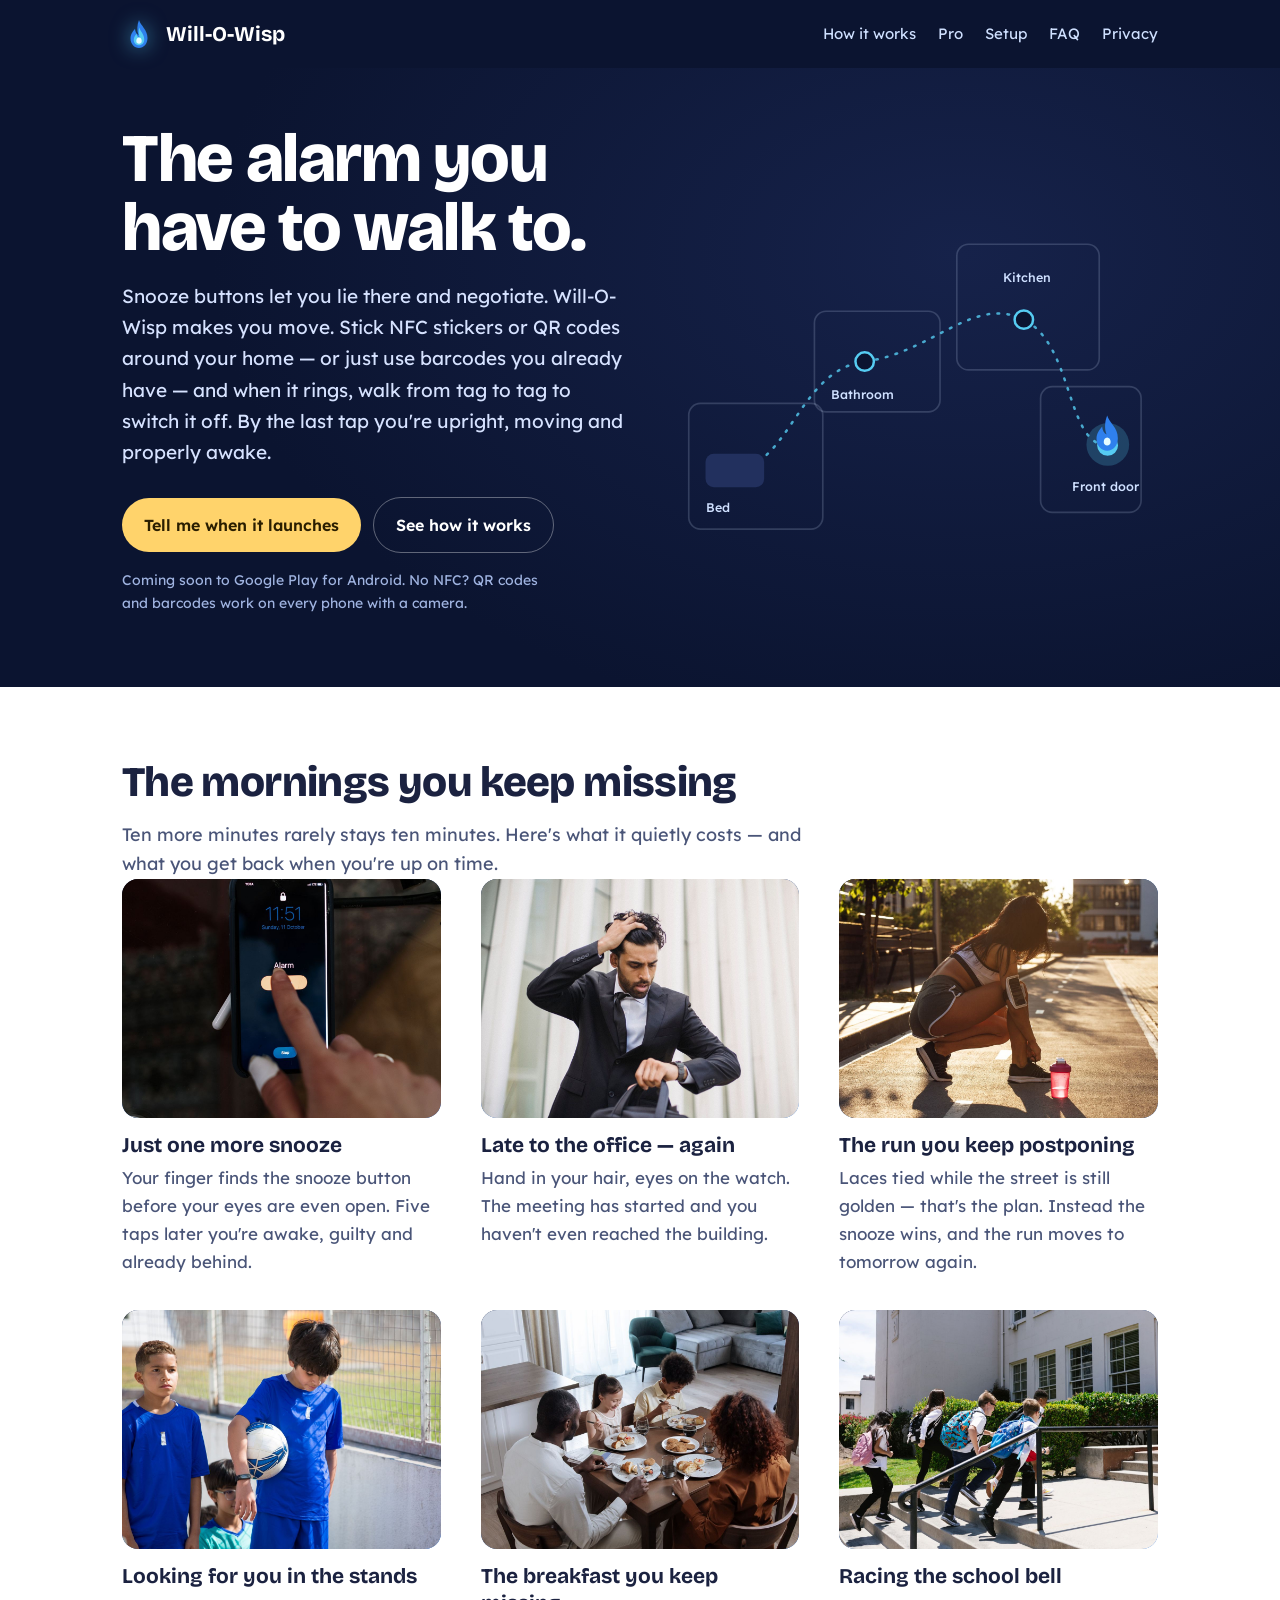
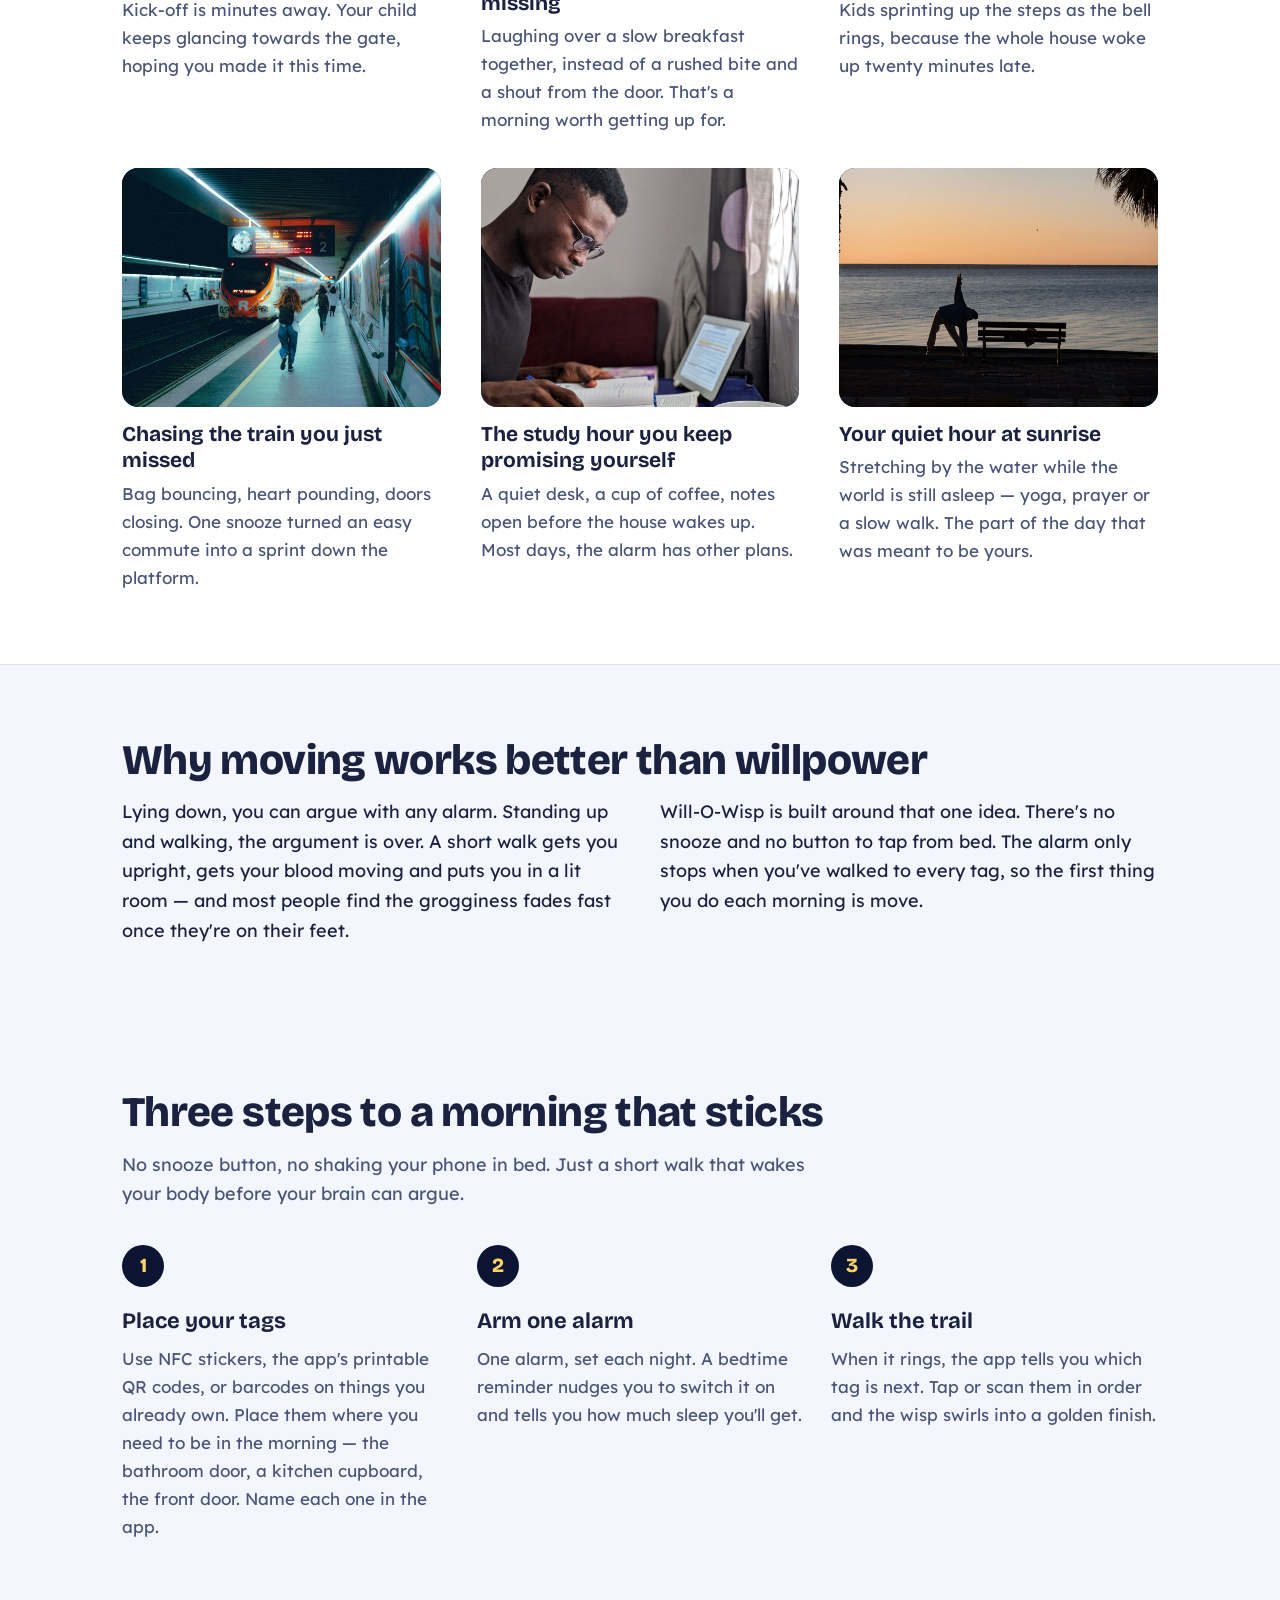
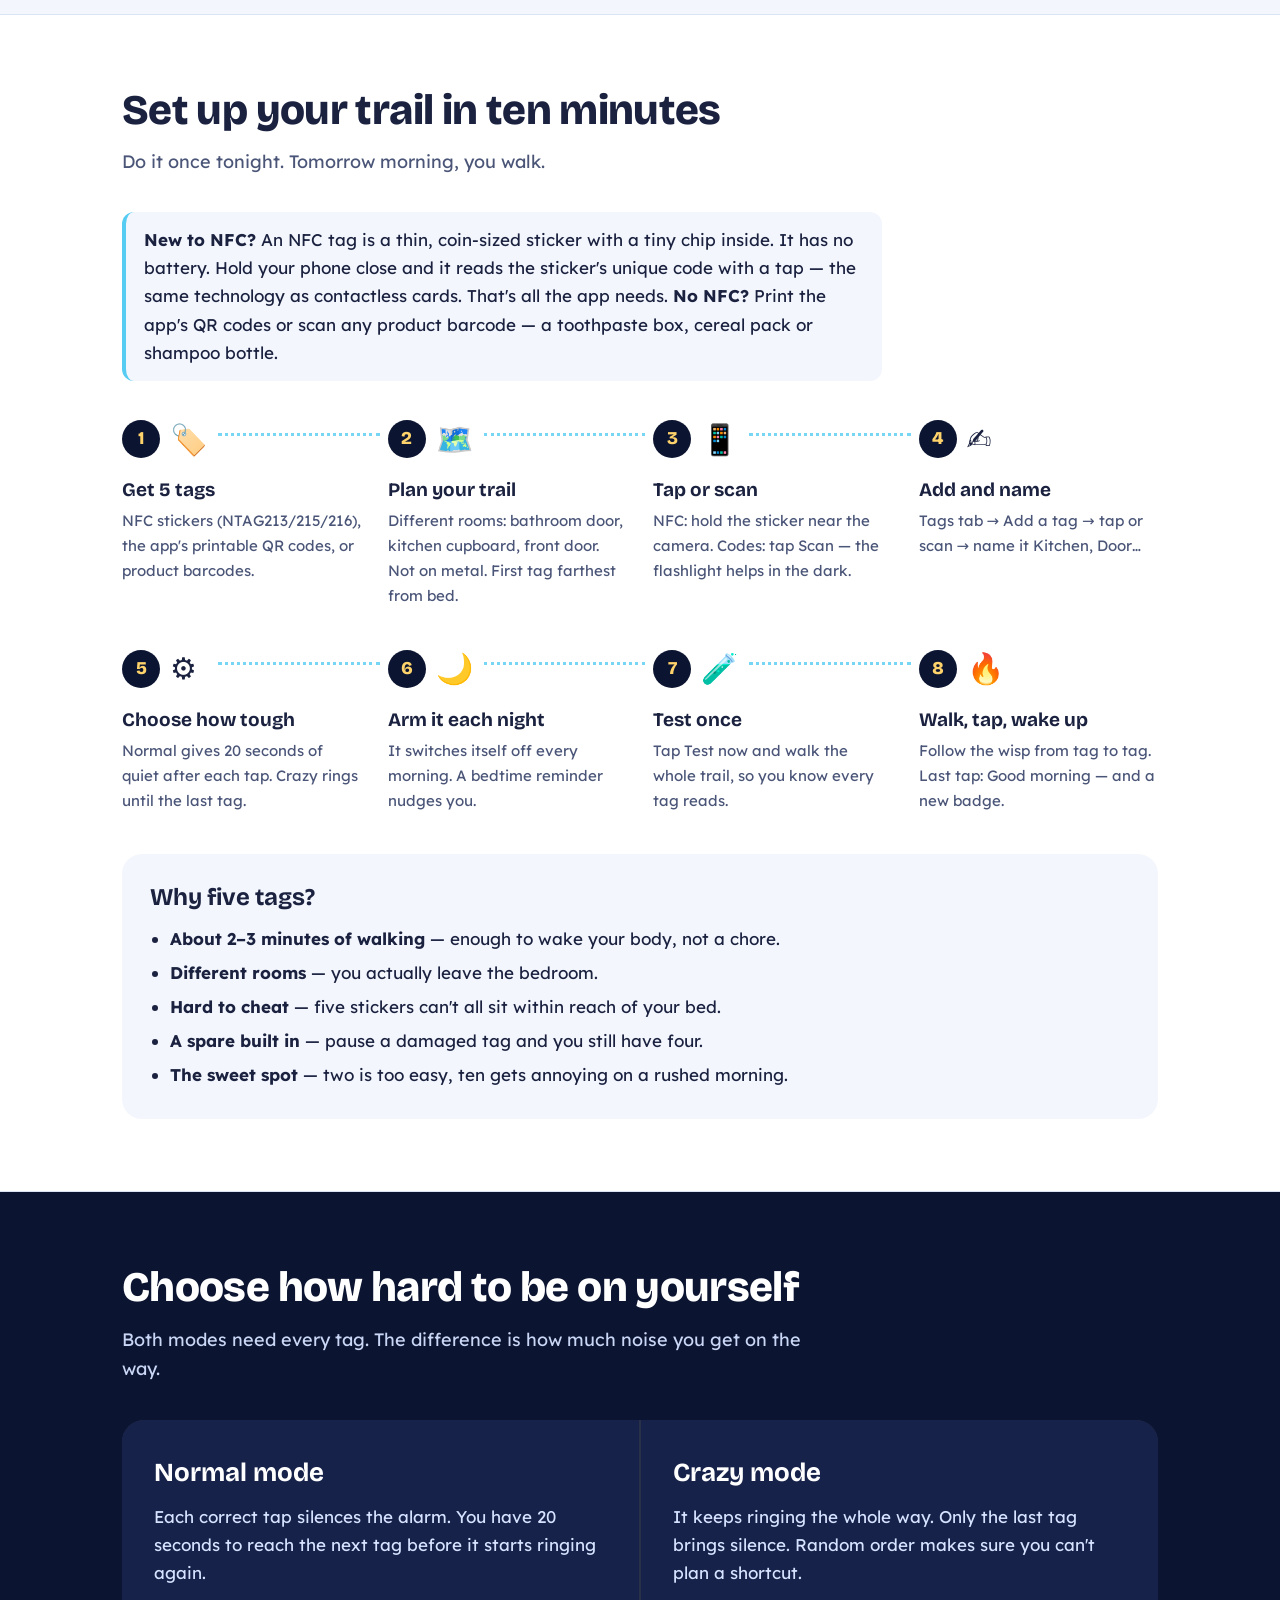
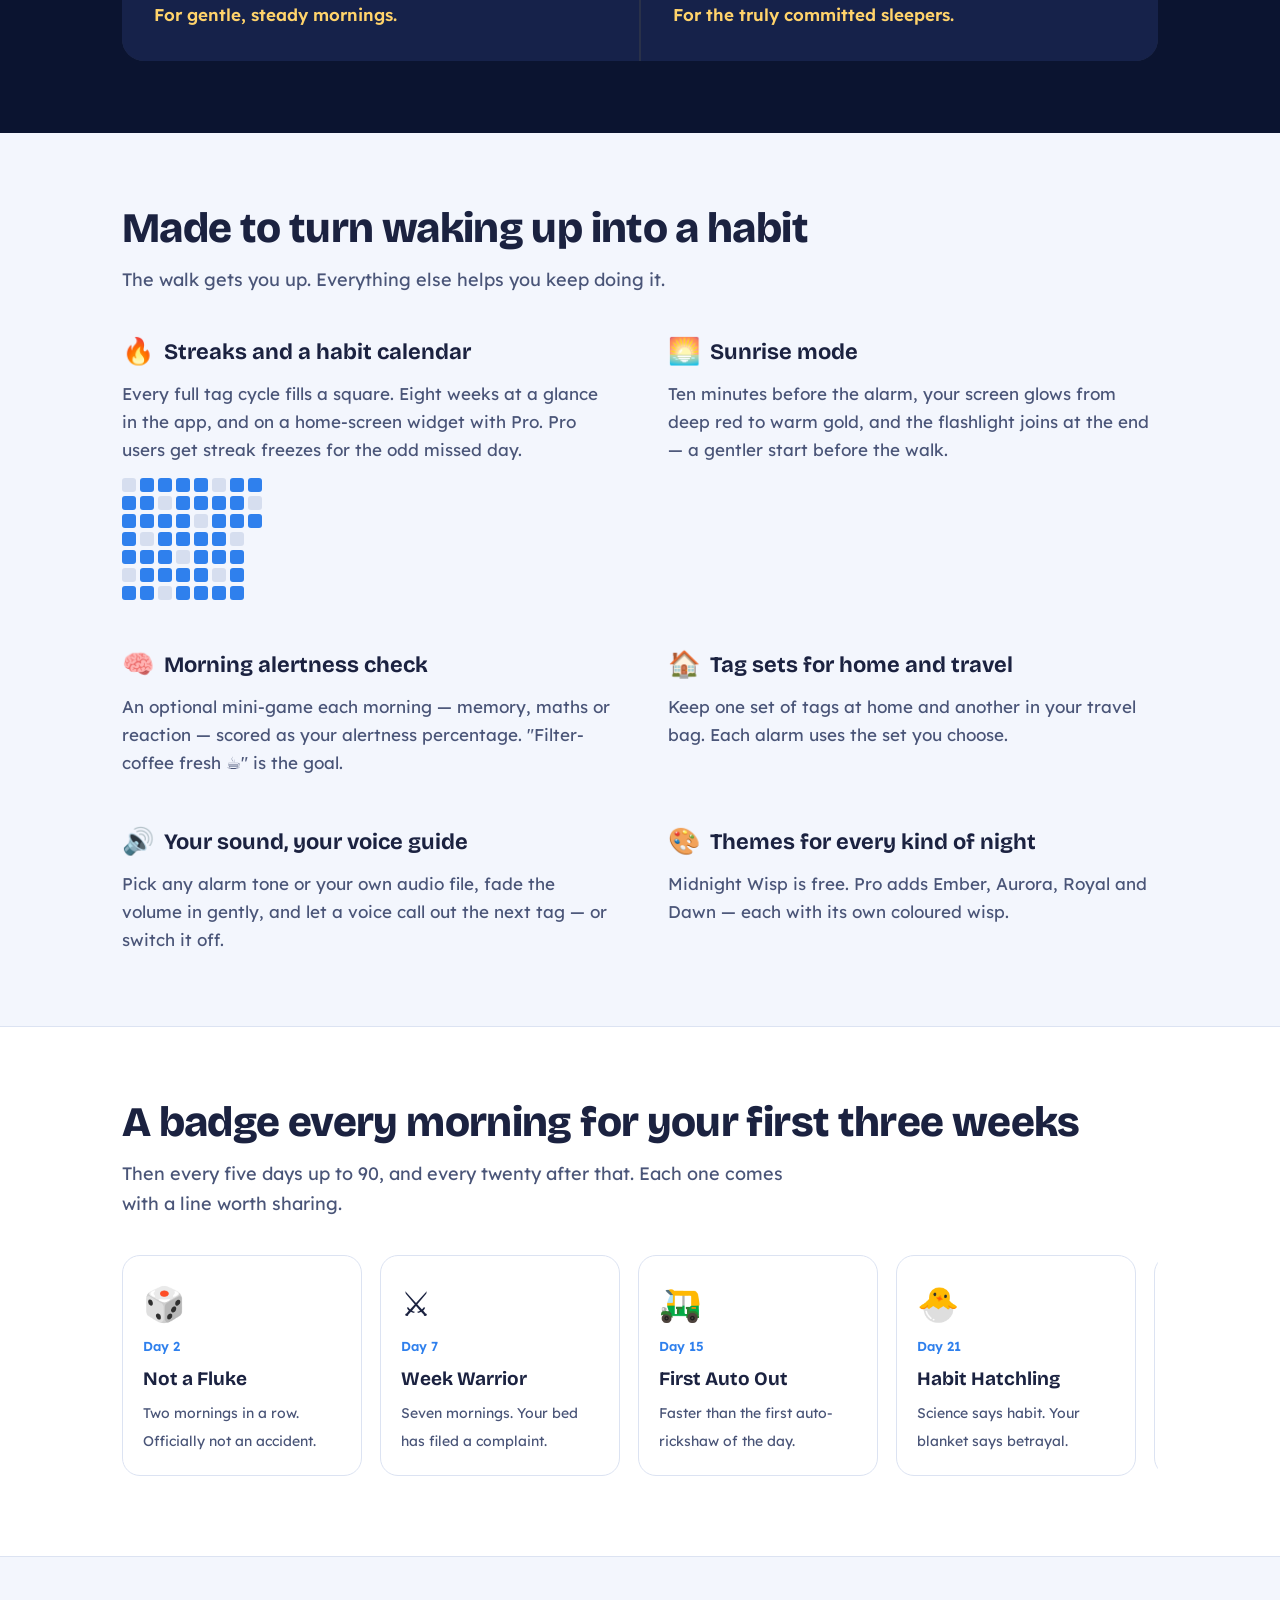
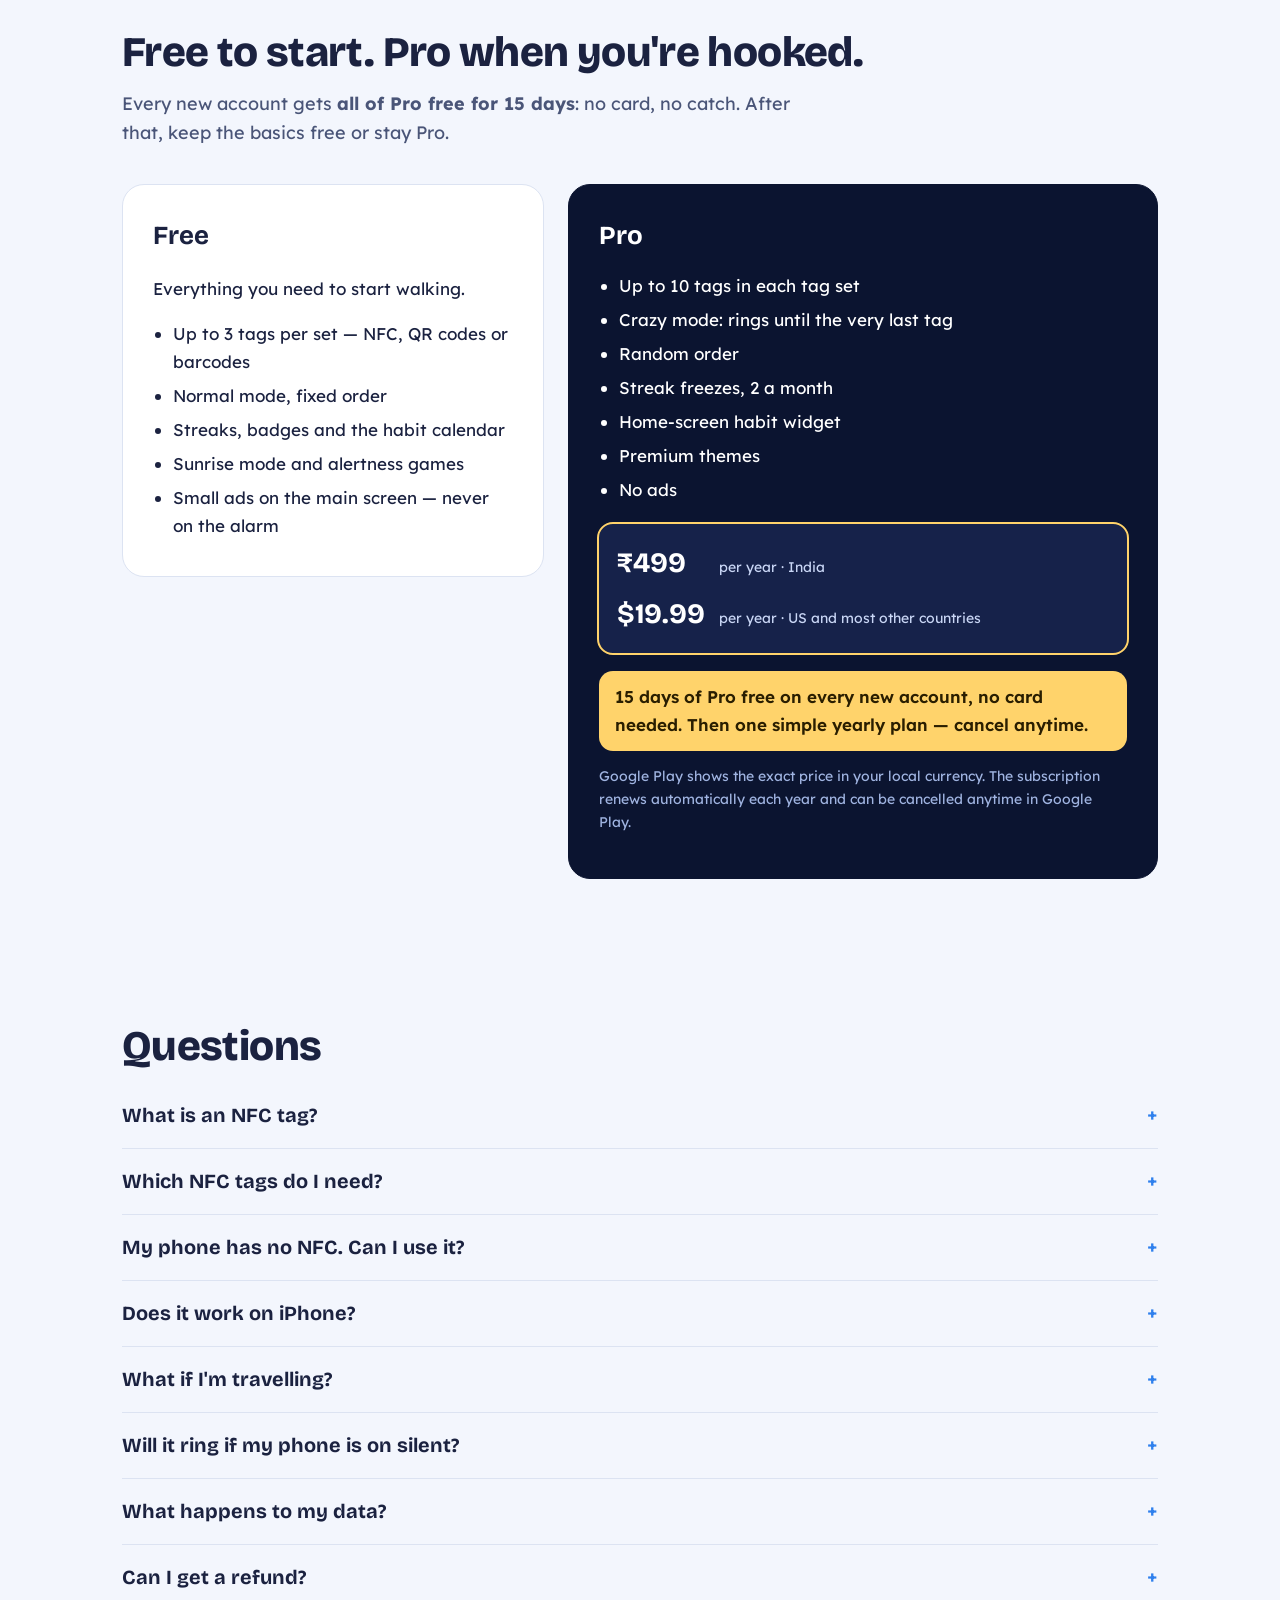
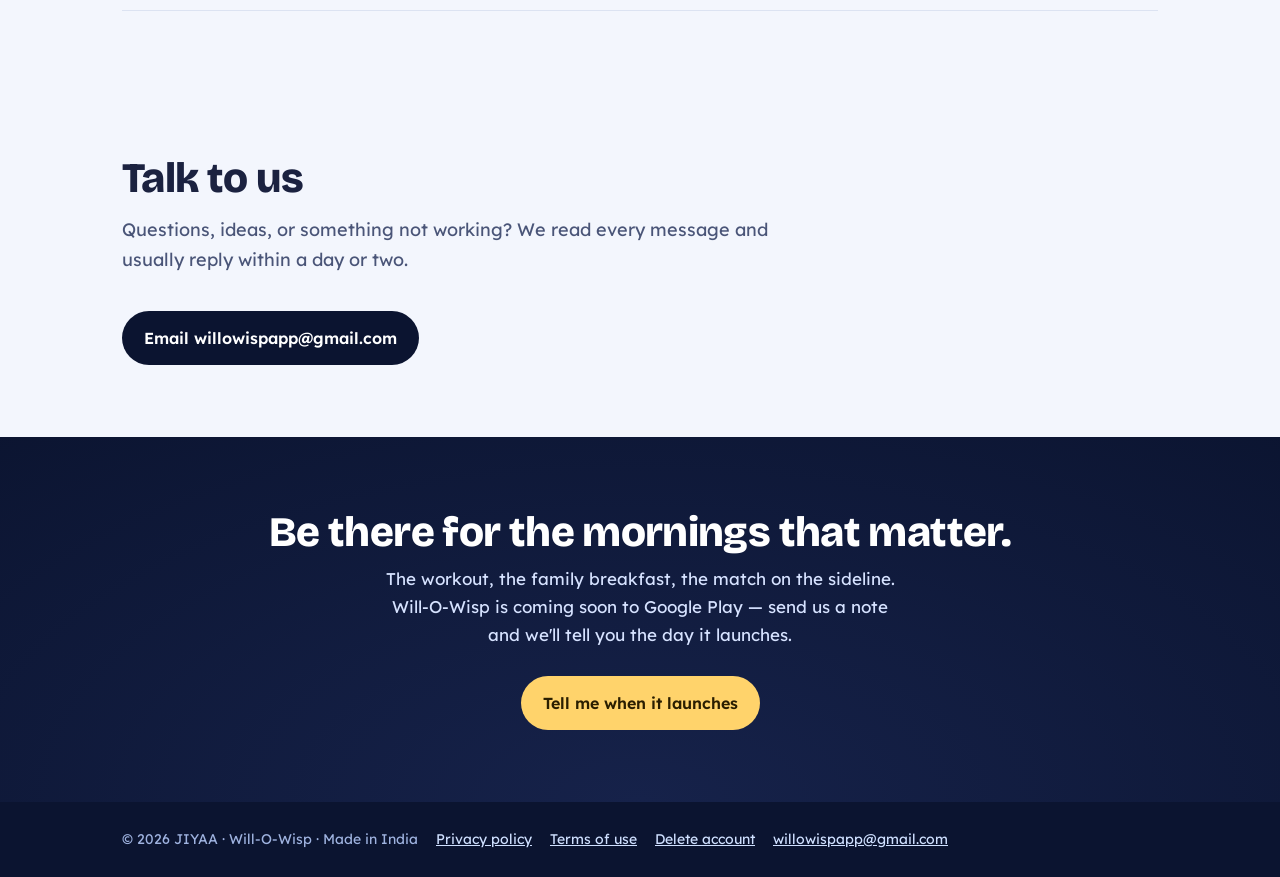
==== commit b4a8a218: "Add files via upload" ====
--- a/index.html
+++ b/index.html
@@ -20,8 +20,8 @@
 "description":"A no-snooze alarm you switch off by walking to NFC tags or QR codes around your home.",
 "url":"https://willowispalarm.com/","publisher":{"@type":"Organization","name":"JIYAA"},
 "offers":[{"@type":"Offer","price":"0","priceCurrency":"INR","description":"Free version"},
-{"@type":"Offer","price":"299","priceCurrency":"INR","description":"Pro yearly subscription with 7-day free trial"},
-{"@type":"Offer","price":"6.99","priceCurrency":"USD","description":"Pro yearly subscription with 7-day free trial (outside India)"}]}
+{"@type":"Offer","price":"499","priceCurrency":"INR","description":"Pro yearly subscription; every new account gets 15 days of Pro free"},
+{"@type":"Offer","price":"19.99","priceCurrency":"USD","description":"Pro yearly subscription; 15 days of Pro free (outside India)"}]}
 </script>
 </head>
 <body>
@@ -159,14 +159,14 @@
 
 <section id="pro"><div class="wrap">
 <h2>Free to start. Pro when you're hooked.</h2>
-<p class="lead">Try the whole idea with two tags. Go Pro for the full five-tag walk, harder modes and no ads.</p>
+<p class="lead">Every new account gets <b>all of Pro free for 15 days</b>: no card, no catch. After that, keep the basics free or stay Pro.</p>
 <div class="pricing">
 <div class="plan"><h3>Free</h3><p>Everything you need to start walking.</p>
-<ul><li>Up to 5 tags per set — NFC, QR codes or barcodes</li><li>Normal and Crazy modes, fixed or random order</li><li>Streaks, badges, streak freezes and the habit calendar</li><li>Sunrise mode and alertness games</li><li>Small ads on the main screen — never on the alarm</li></ul></div>
+<ul><li>Up to 3 tags per set — NFC, QR codes or barcodes</li><li>Normal mode, fixed order</li><li>Streaks, badges and the habit calendar</li><li>Sunrise mode and alertness games</li><li>Small ads on the main screen — never on the alarm</li></ul></div>
 <div class="plan pro"><h3>Pro</h3>
-<ul><li>Home-screen habit widget</li><li>Premium themes</li><li>No ads</li><li>Up to 10 tags in each tag set</li></ul>
-<div class="single-price"><b>₹299</b><span>per year · India</span><b>$6.99</b><span>per year · US and most other countries</span></div>
-<div class="offer">Start with a 7-day free trial. One simple yearly plan — cancel anytime.</div>
+<ul><li>Up to 10 tags in each tag set</li><li>Crazy mode: rings until the very last tag</li><li>Random order</li><li>Streak freezes, 2 a month</li><li>Home-screen habit widget</li><li>Premium themes</li><li>No ads</li></ul>
+<div class="single-price"><b>₹499</b><span>per year · India</span><b>$19.99</b><span>per year · US and most other countries</span></div>
+<div class="offer">15 days of Pro free on every new account, no card needed. Then one simple yearly plan — cancel anytime.</div>
 <p class="note">Google Play shows the exact price in your local currency. The subscription renews automatically each year and can be cancelled anytime in Google Play.</p>
 </div>
 </div>
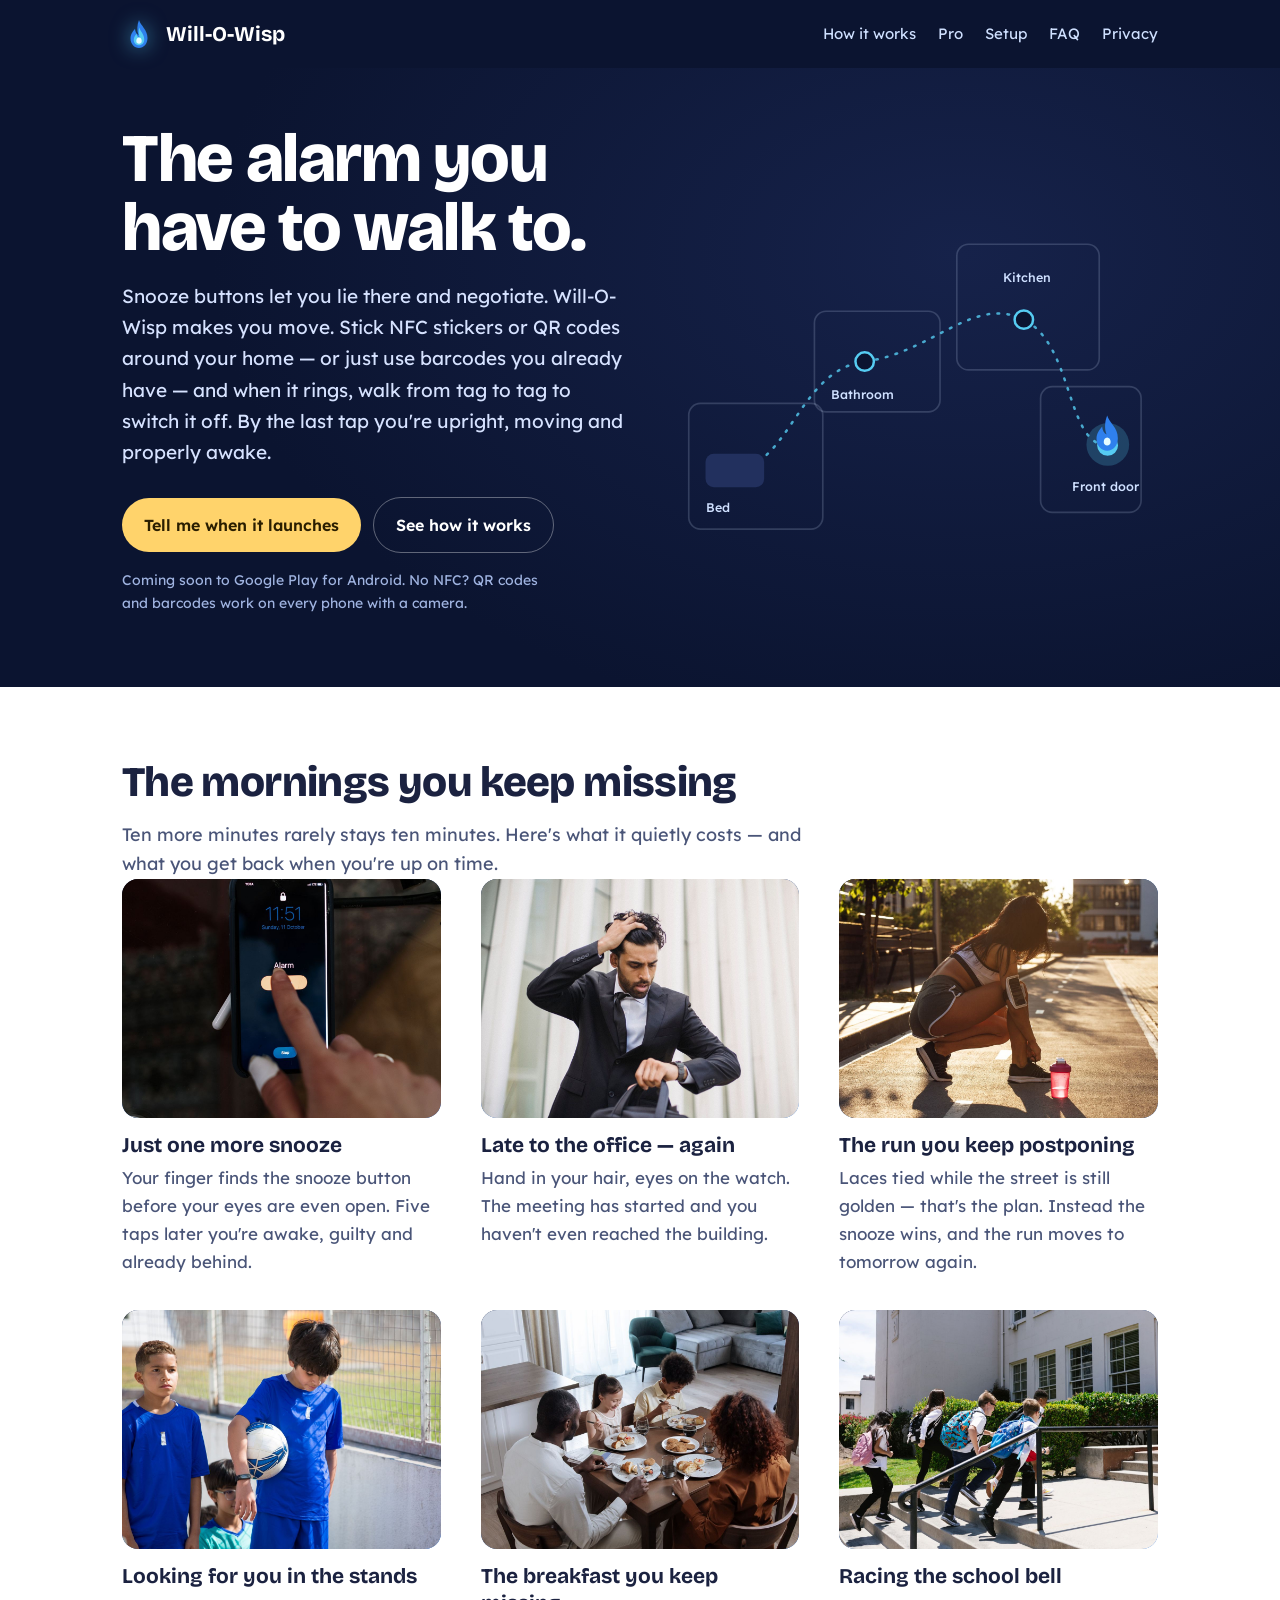
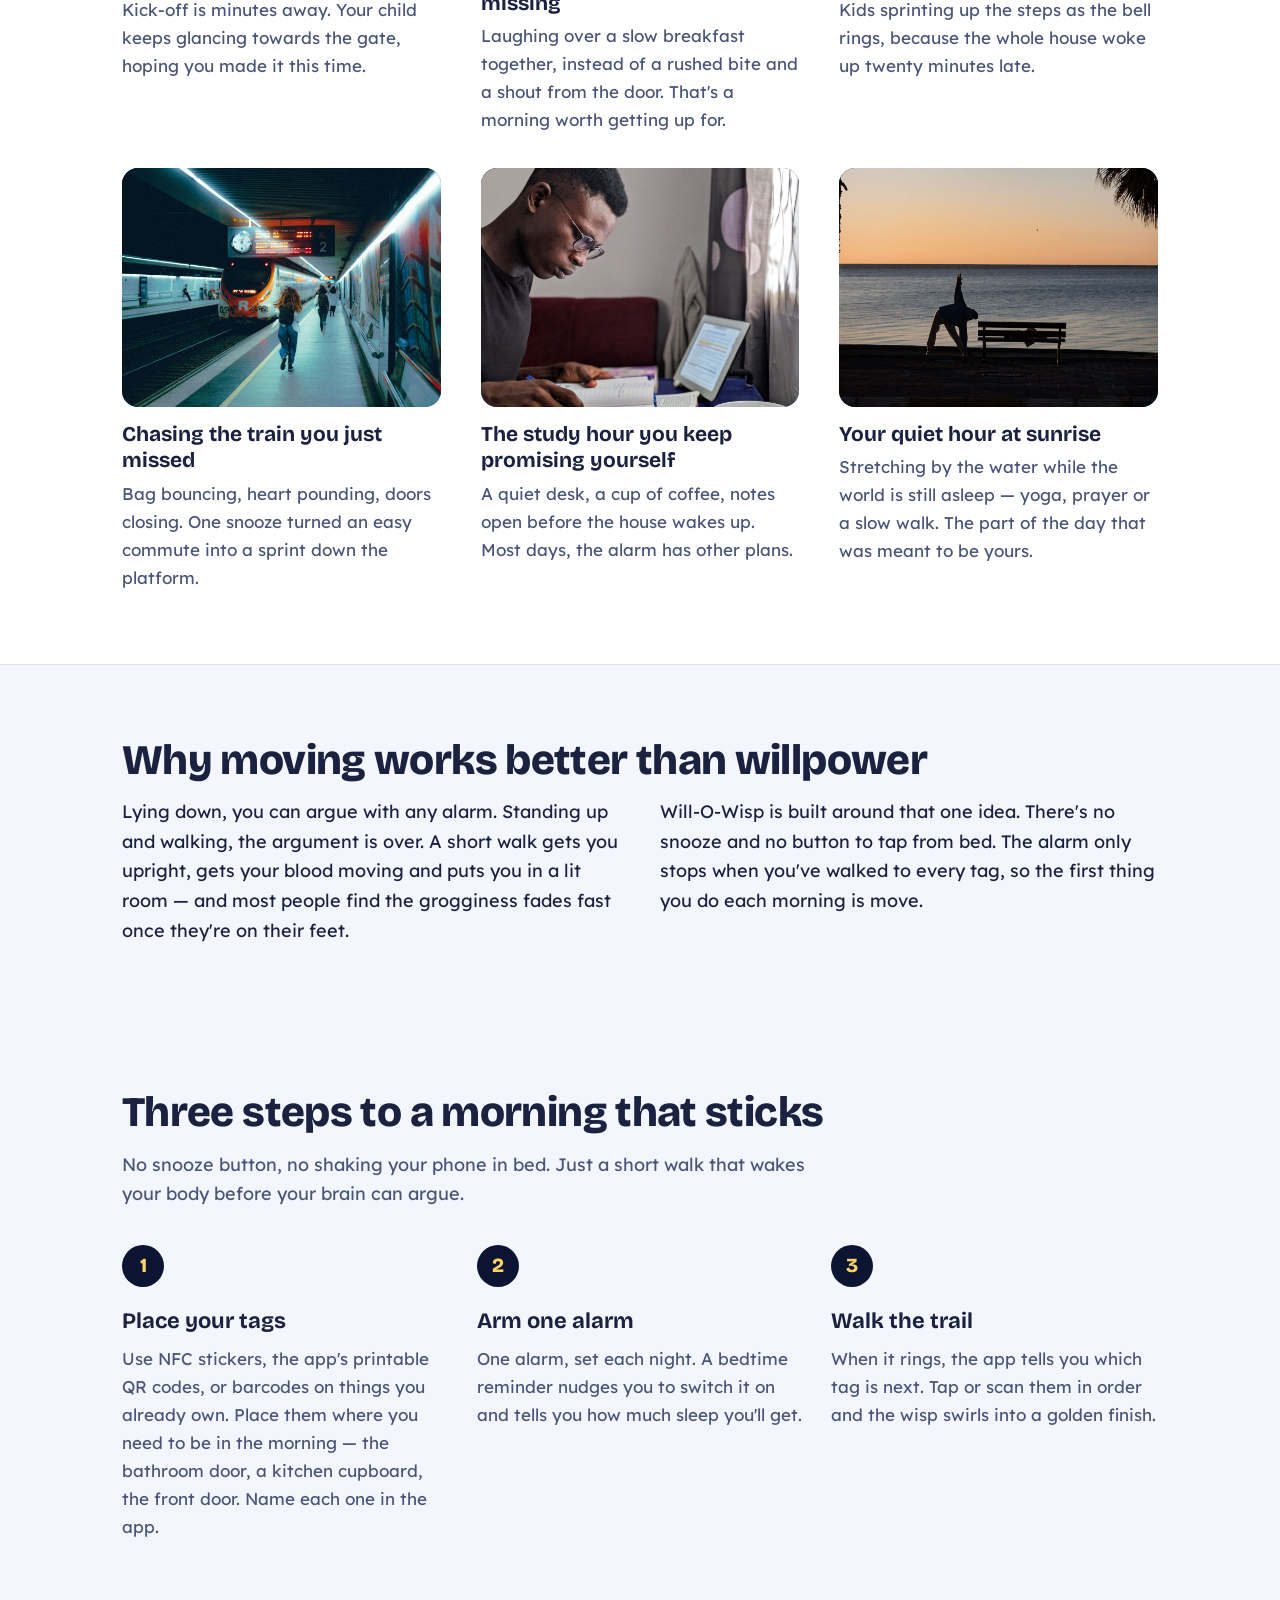
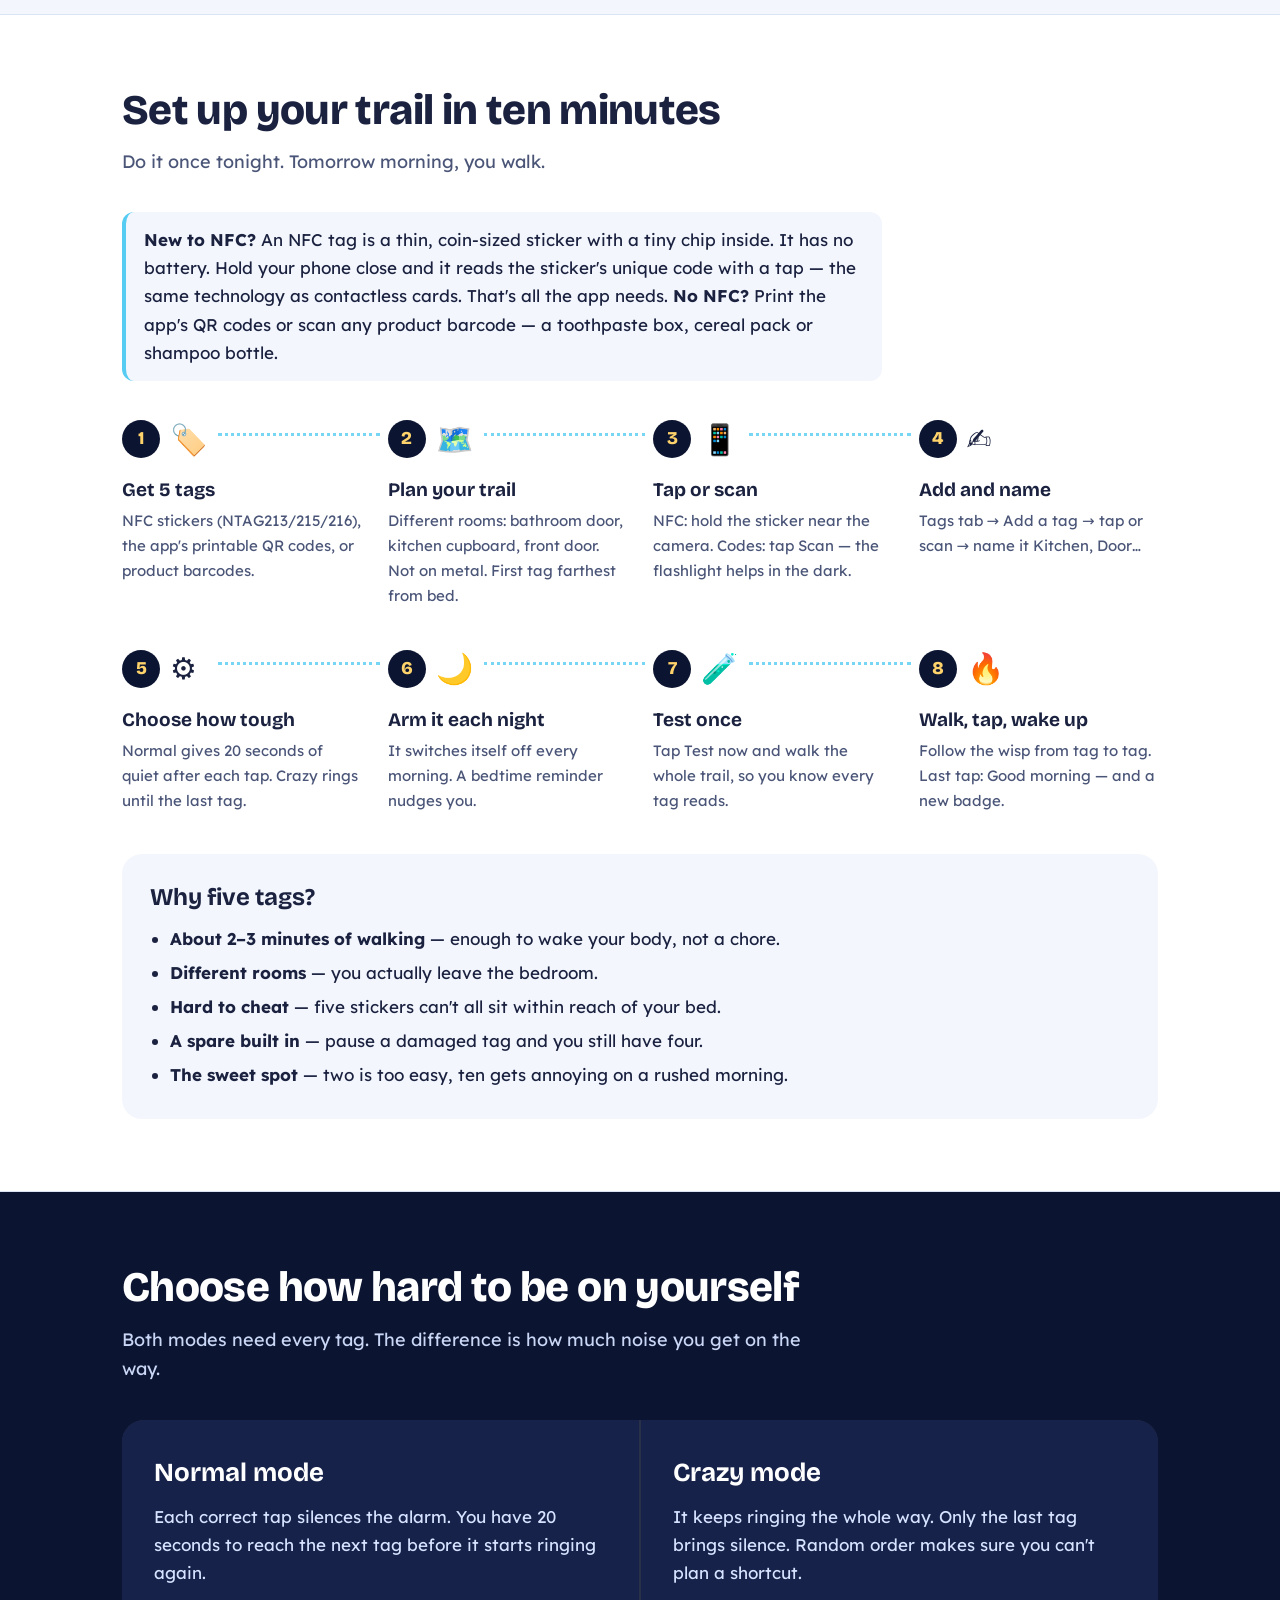
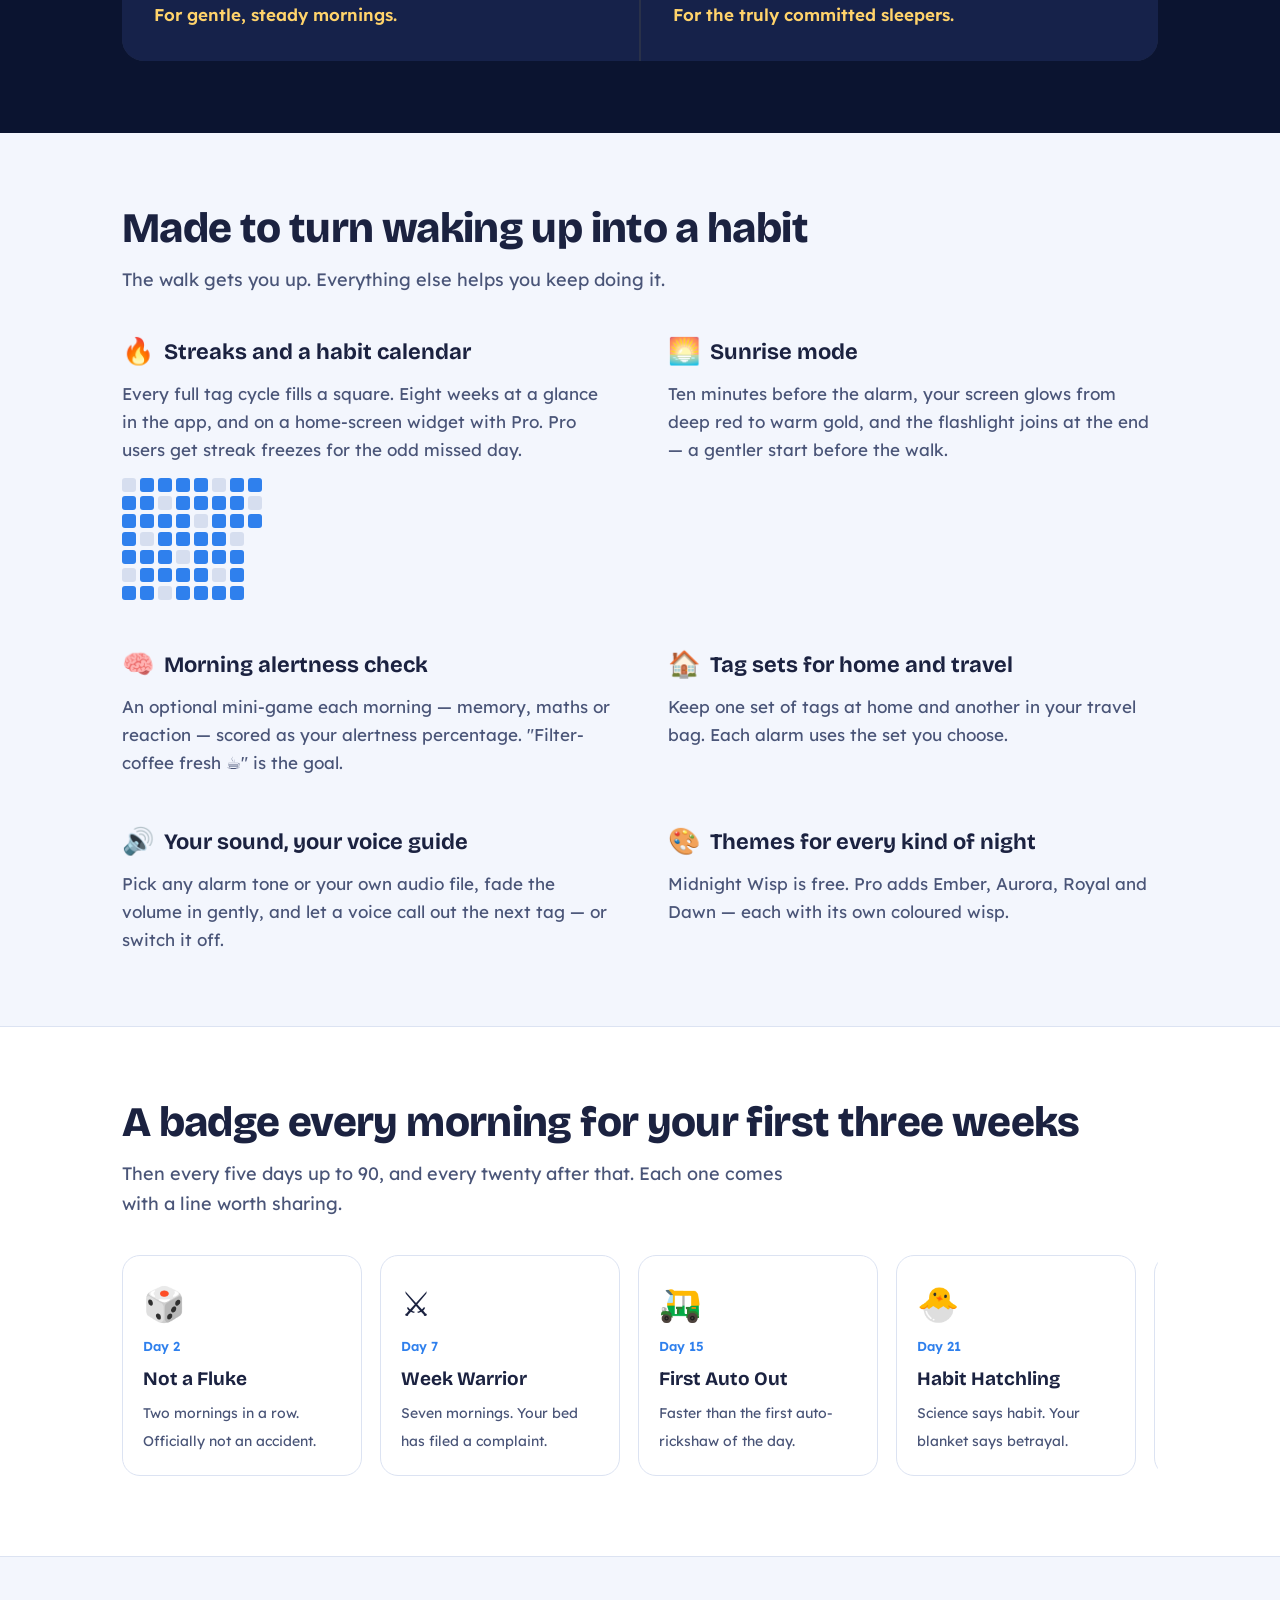
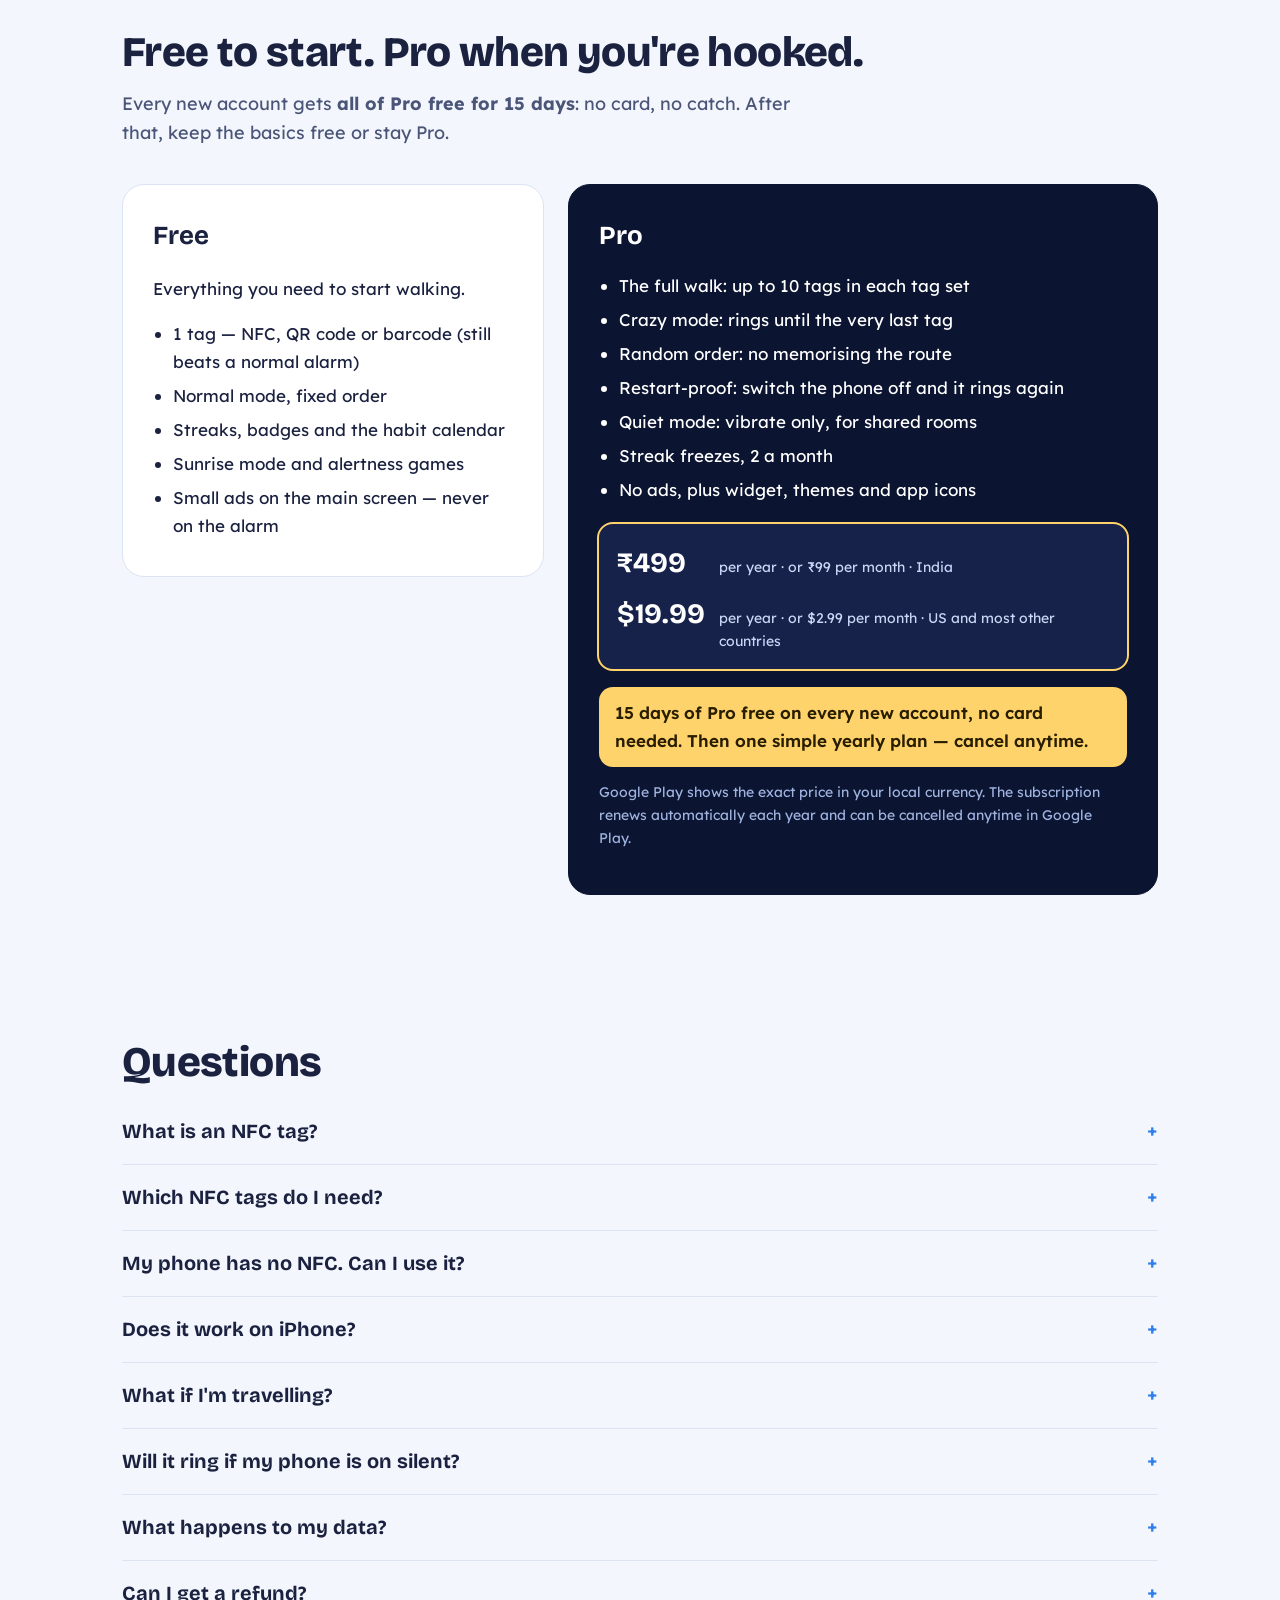
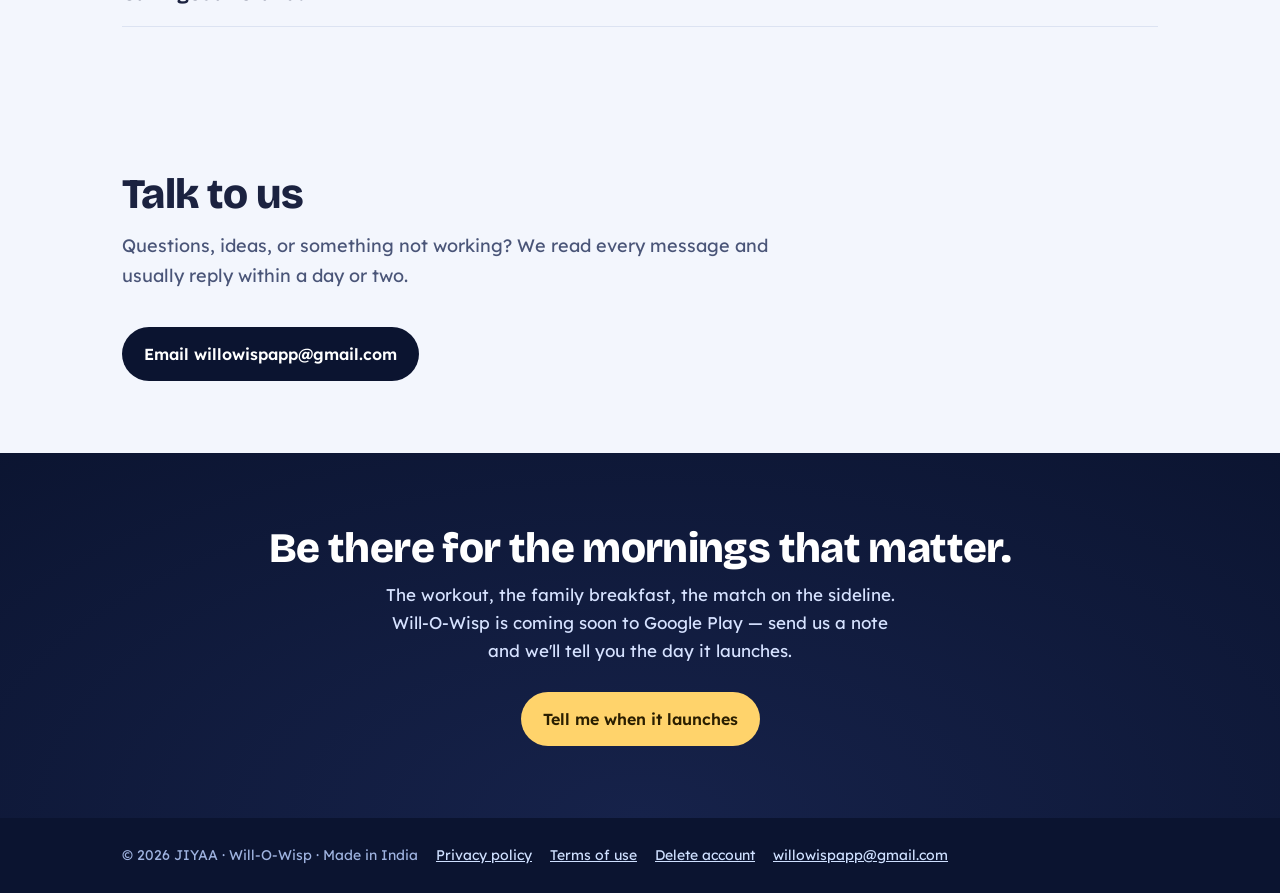
==== commit 1751e442: "Add files via upload" ====
--- a/index.html
+++ b/index.html
@@ -162,10 +162,10 @@
 <p class="lead">Every new account gets <b>all of Pro free for 15 days</b>: no card, no catch. After that, keep the basics free or stay Pro.</p>
 <div class="pricing">
 <div class="plan"><h3>Free</h3><p>Everything you need to start walking.</p>
-<ul><li>Up to 3 tags per set — NFC, QR codes or barcodes</li><li>Normal mode, fixed order</li><li>Streaks, badges and the habit calendar</li><li>Sunrise mode and alertness games</li><li>Small ads on the main screen — never on the alarm</li></ul></div>
+<ul><li>1 tag — NFC, QR code or barcode (still beats a normal alarm)</li><li>Normal mode, fixed order</li><li>Streaks, badges and the habit calendar</li><li>Sunrise mode and alertness games</li><li>Small ads on the main screen — never on the alarm</li></ul></div>
 <div class="plan pro"><h3>Pro</h3>
-<ul><li>Up to 10 tags in each tag set</li><li>Crazy mode: rings until the very last tag</li><li>Random order</li><li>Streak freezes, 2 a month</li><li>Home-screen habit widget</li><li>Premium themes</li><li>No ads</li></ul>
-<div class="single-price"><b>₹499</b><span>per year · India</span><b>$19.99</b><span>per year · US and most other countries</span></div>
+<ul><li>The full walk: up to 10 tags in each tag set</li><li>Crazy mode: rings until the very last tag</li><li>Random order: no memorising the route</li><li>Restart-proof: switch the phone off and it rings again</li><li>Quiet mode: vibrate only, for shared rooms</li><li>Streak freezes, 2 a month</li><li>No ads, plus widget, themes and app icons</li></ul>
+<div class="single-price"><b>₹499</b><span>per year · or ₹99 per month · India</span><b>$19.99</b><span>per year · or $2.99 per month · US and most other countries</span></div>
 <div class="offer">15 days of Pro free on every new account, no card needed. Then one simple yearly plan — cancel anytime.</div>
 <p class="note">Google Play shows the exact price in your local currency. The subscription renews automatically each year and can be cancelled anytime in Google Play.</p>
 </div>
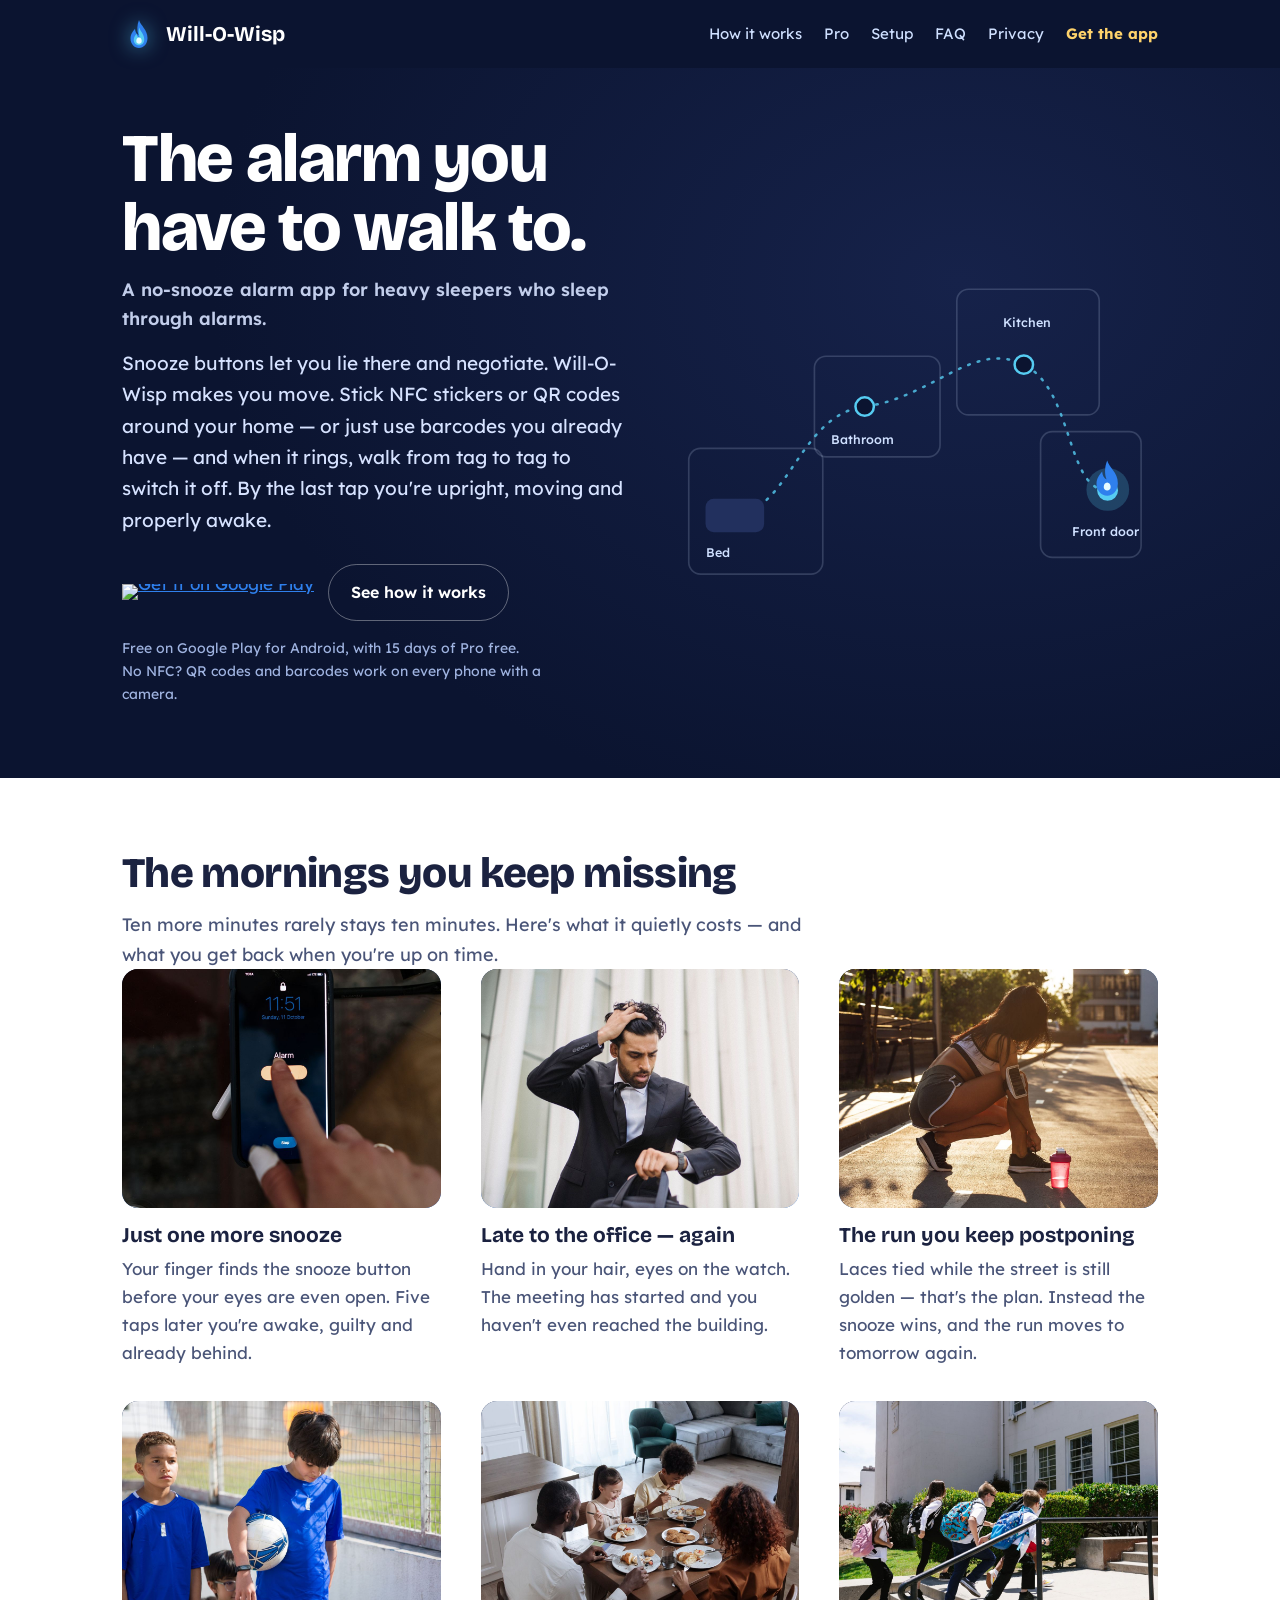
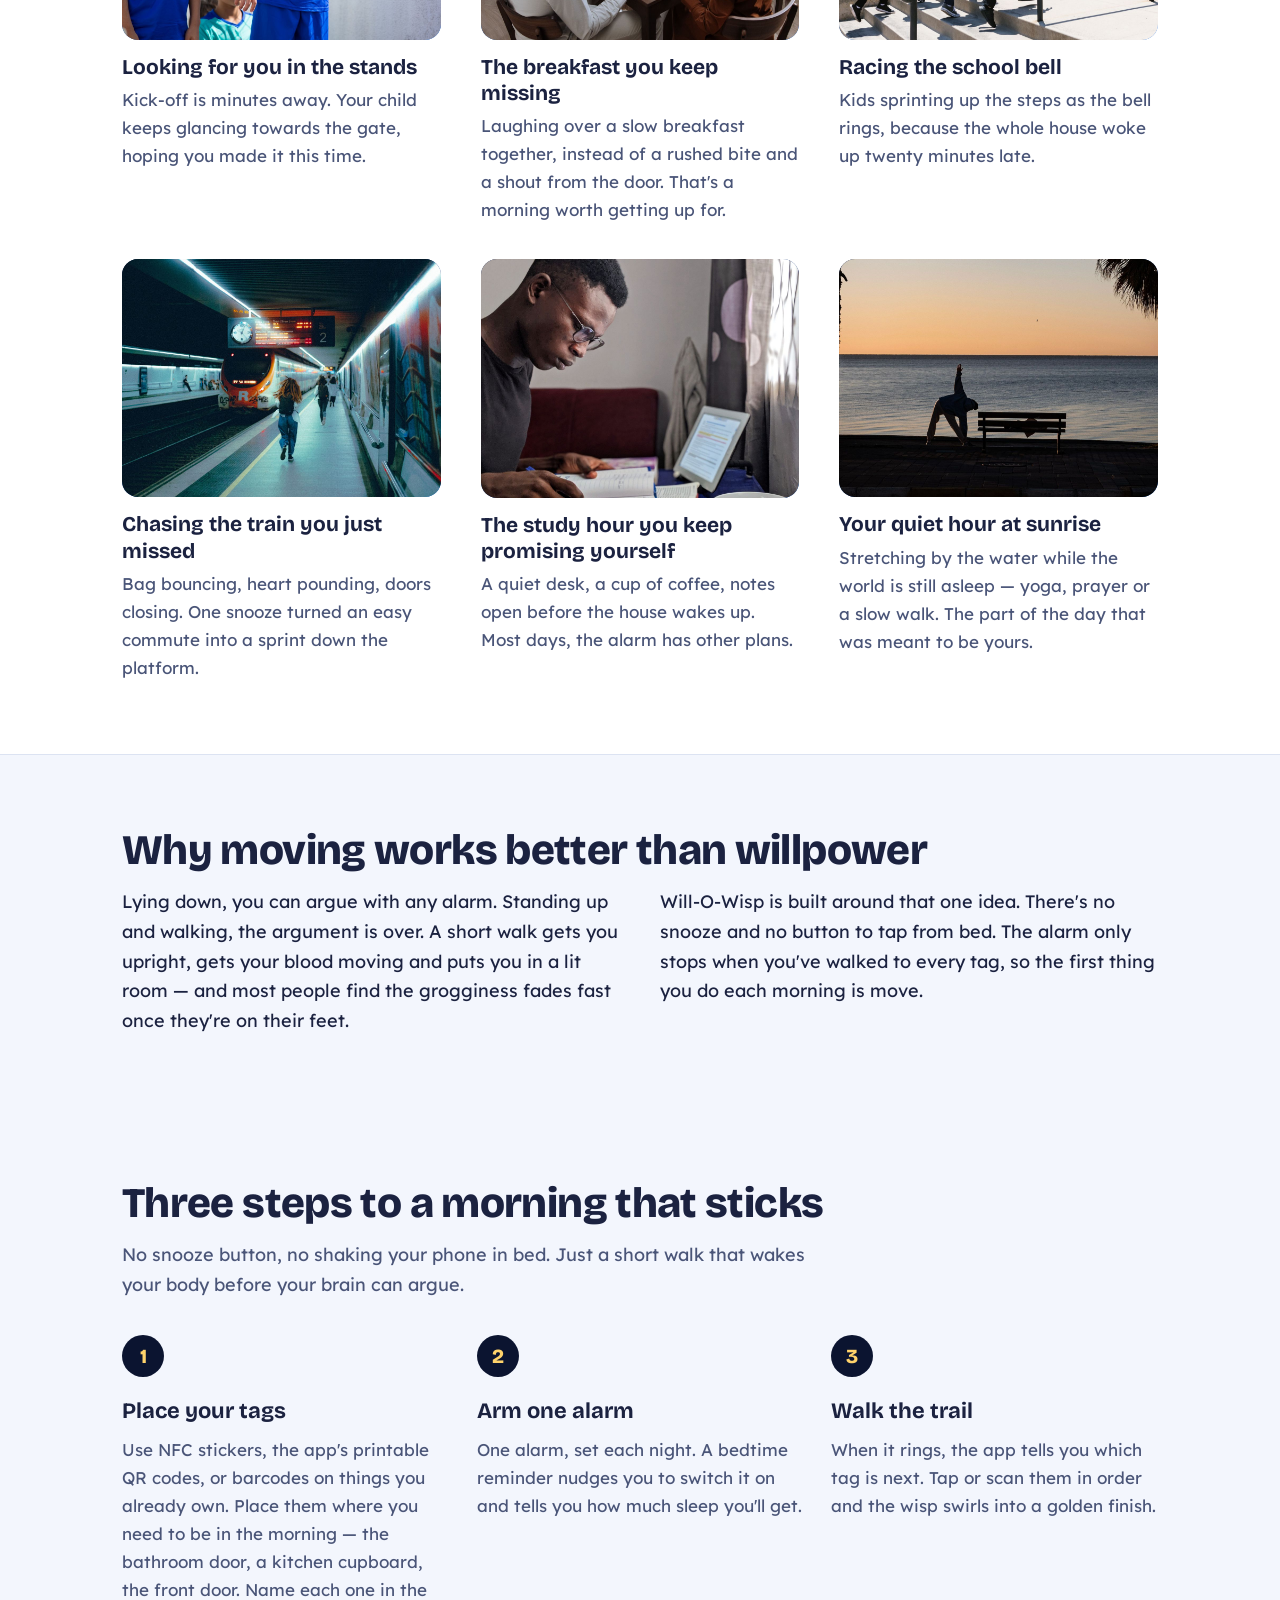
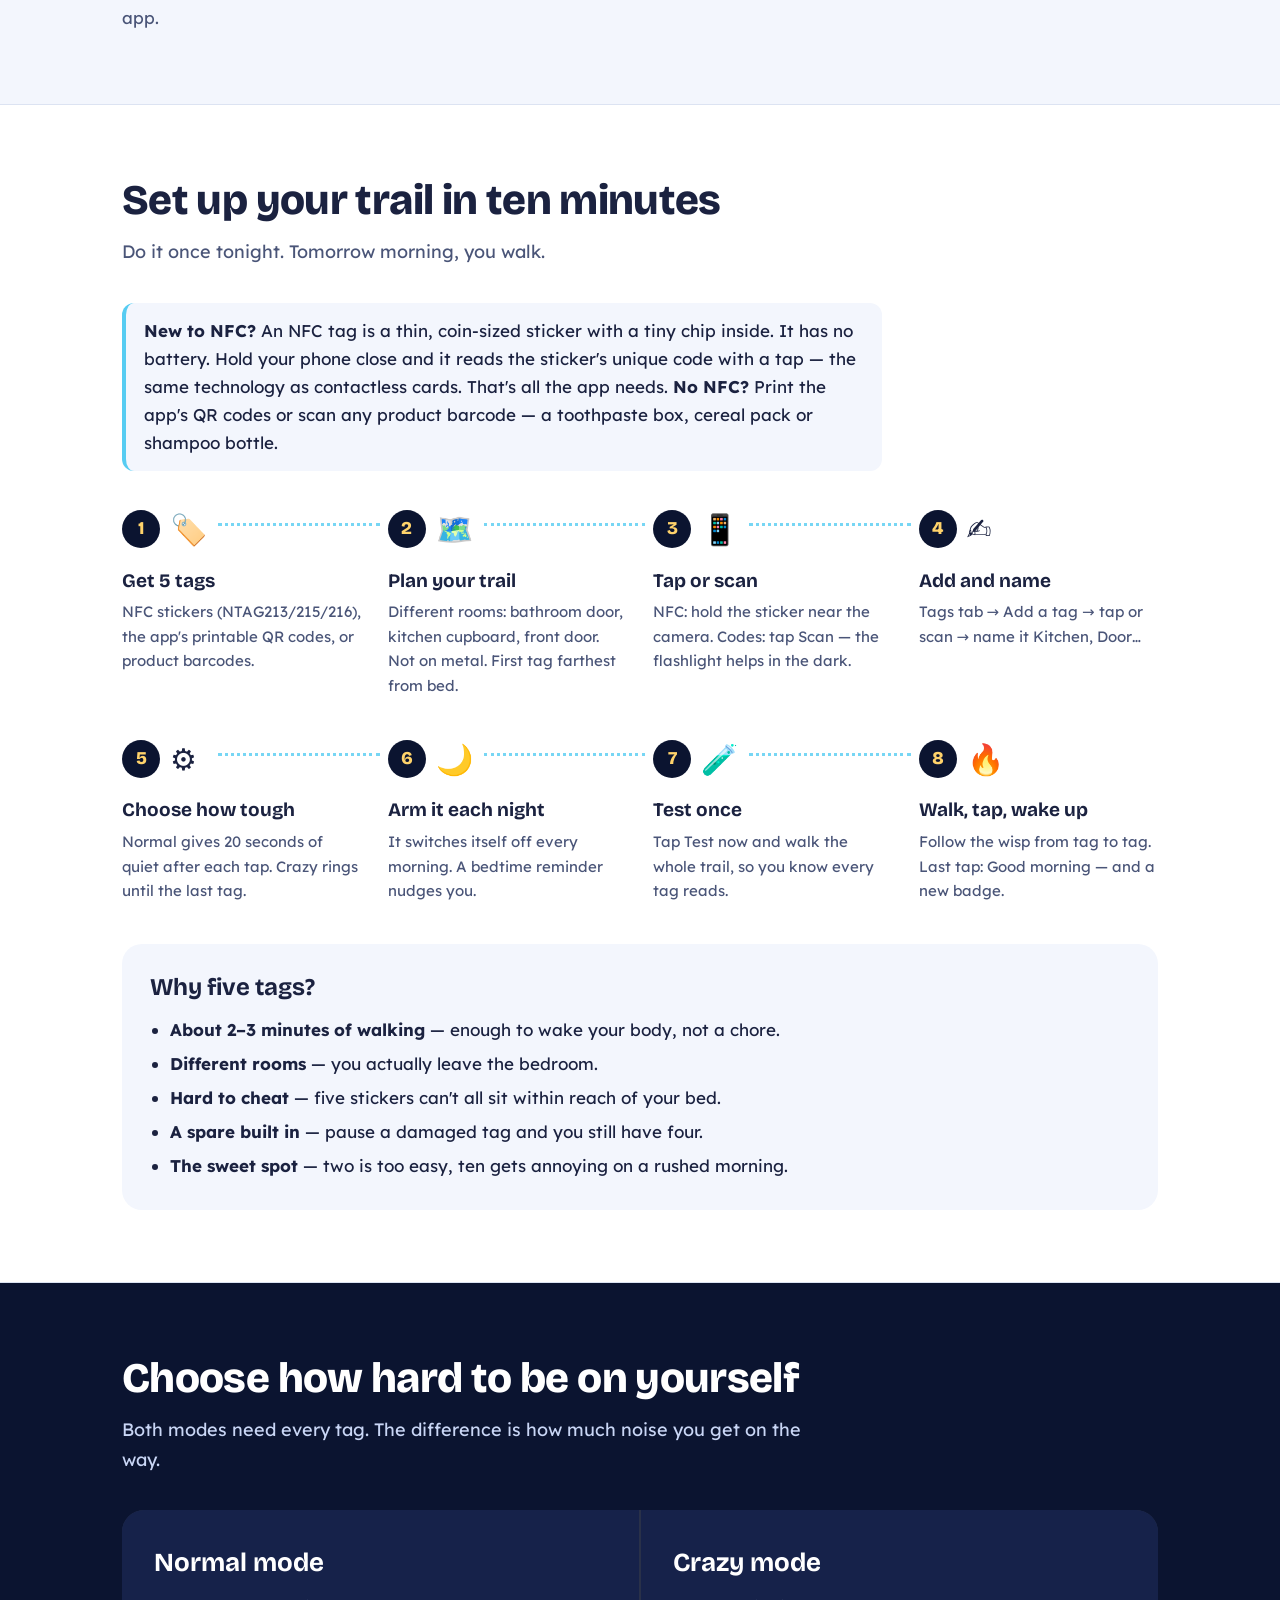
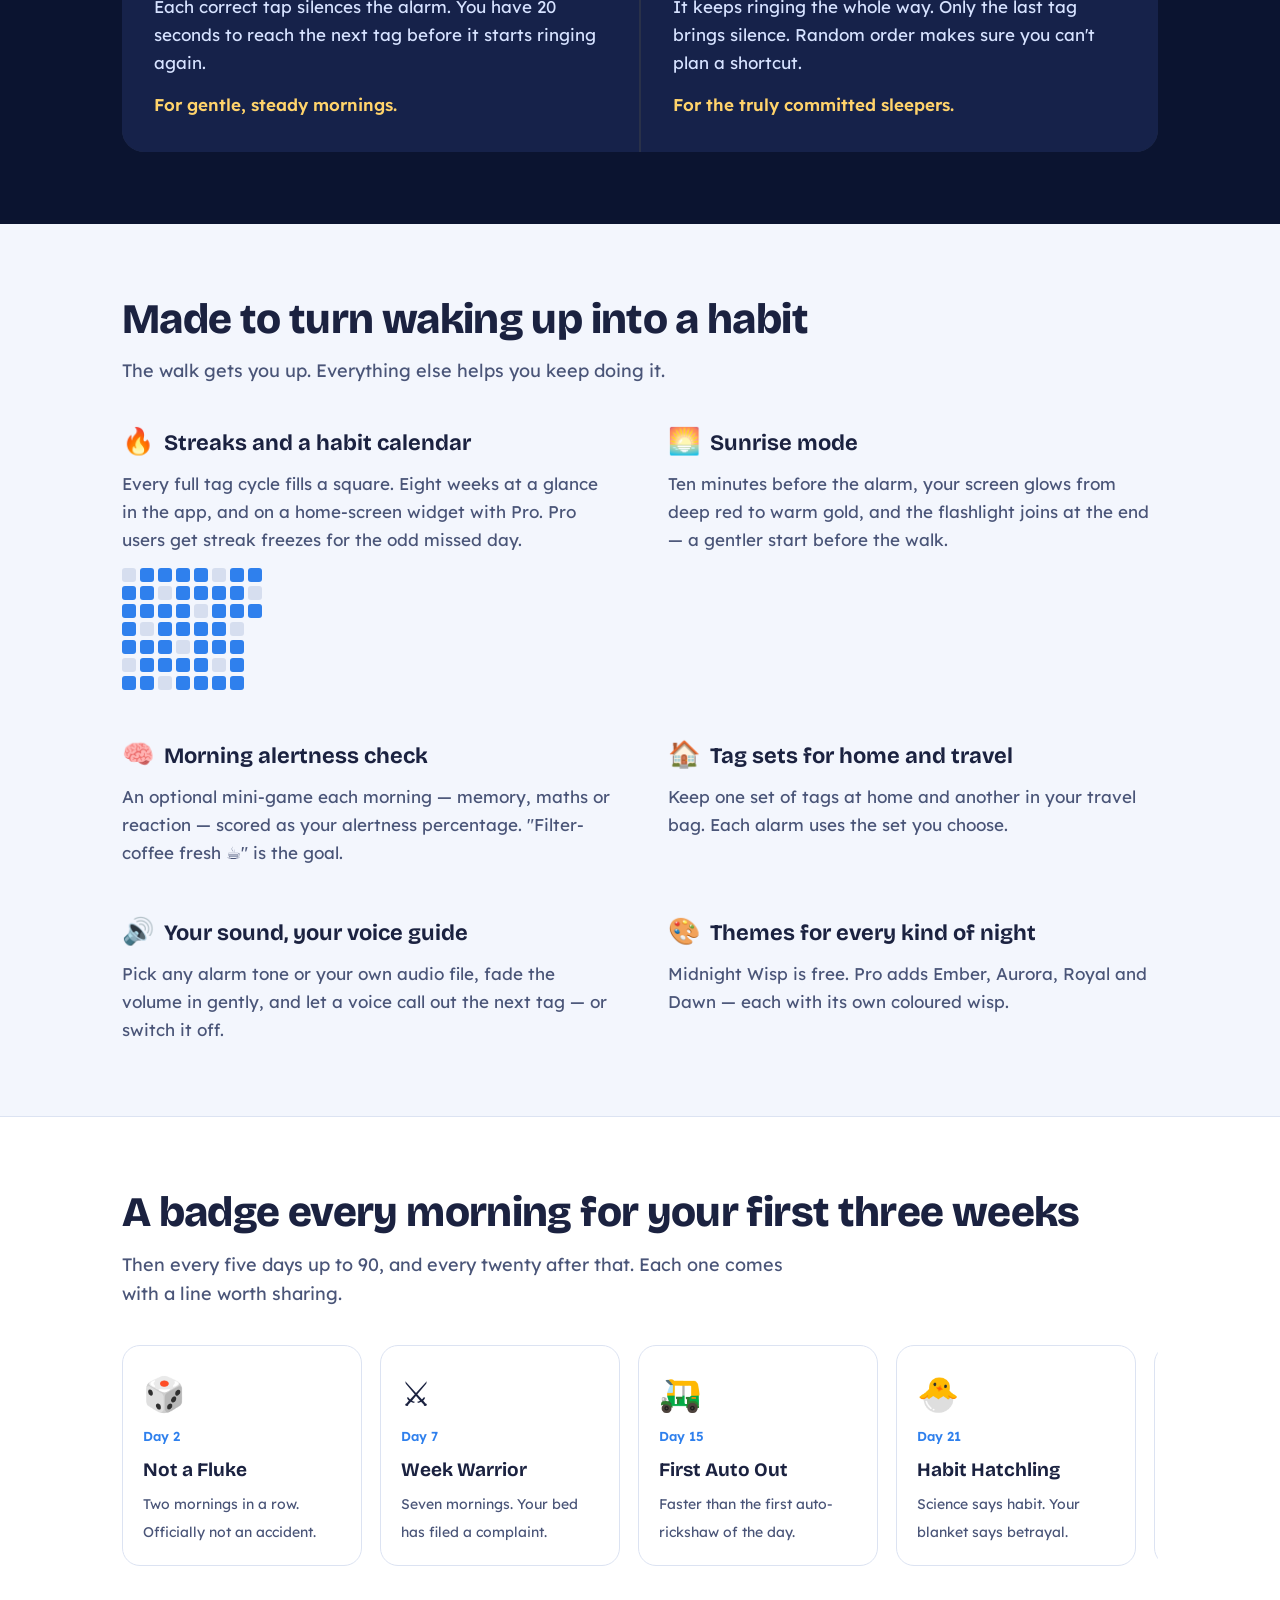
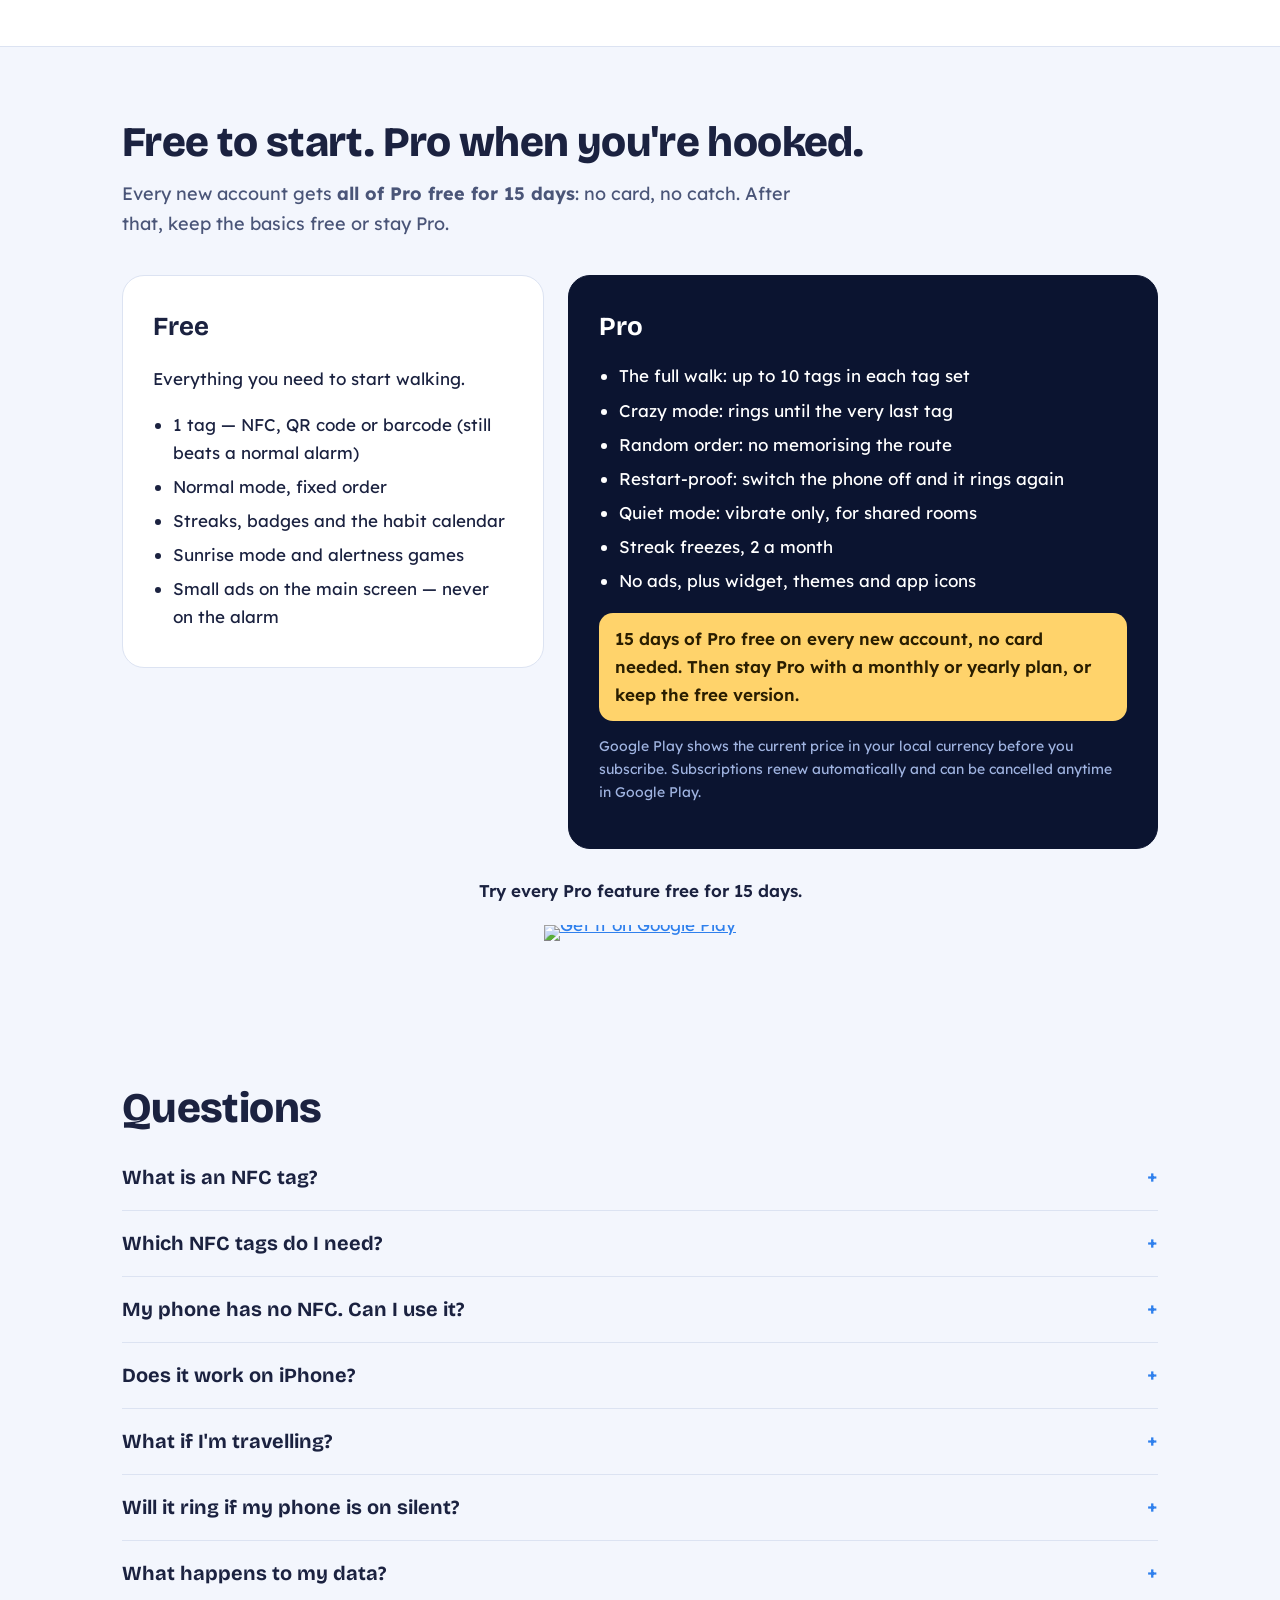
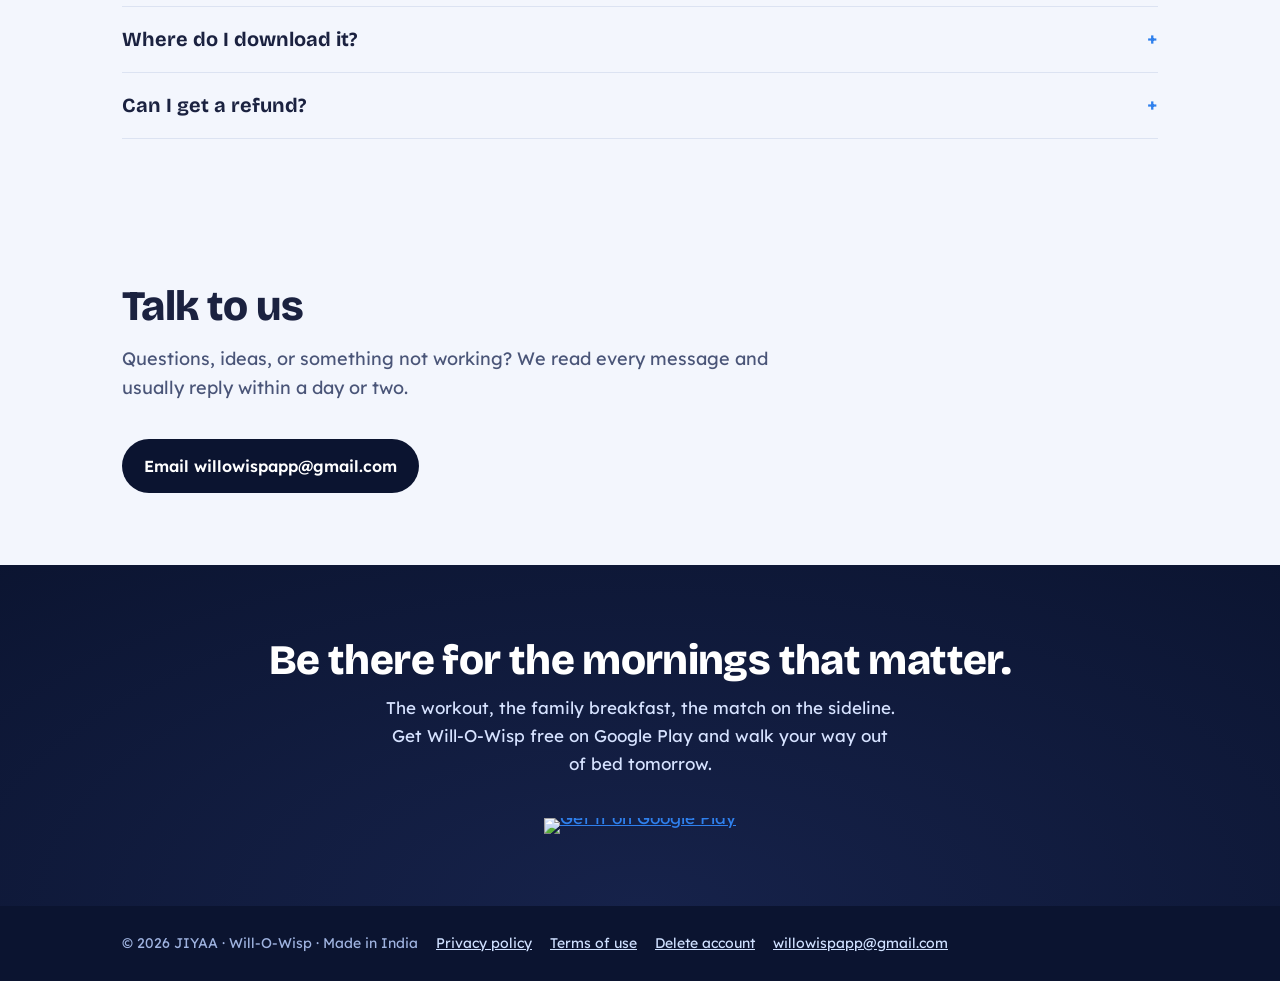
==== commit d36183d8: "Add files via upload" ====
--- a/index.html
+++ b/index.html
@@ -3,11 +3,17 @@
 <head>
 <meta charset="utf-8">
 <meta name="viewport" content="width=device-width, initial-scale=1">
-<title>Will-O-Wisp — the walk alarm for heavy sleepers (NFC & QR)</title>
+<title>Will-O-Wisp: No-Snooze Alarm App for Heavy Sleepers (NFC & QR) | Android</title>
 <meta name="description" content="Will-O-Wisp is a no-snooze walk alarm for heavy sleepers: place NFC stickers, QR codes or product barcodes around your home and walk from one to the next to switch it off. Streaks, badges and a sunrise screen.">
 <meta property="og:title" content="Will-O-Wisp: Walk Alarm — for heavy sleepers">
 <meta property="og:description" content="Place NFC stickers or QR codes around your home. When the alarm rings, walk from tag to tag to stop it. By the last tap, you're awake.">
-<meta property="og:image" content="og.jpg">
+<meta property="og:image" content="https://willowispalarm.com/og.jpg">
+<meta property="og:url" content="https://willowispalarm.com/">
+<meta property="og:type" content="website">
+<meta name="twitter:card" content="summary_large_image">
+<meta name="twitter:title" content="Will-O-Wisp: the alarm you have to walk to">
+<meta name="twitter:description" content="A no-snooze alarm app for heavy sleepers. Walk to NFC stickers or QR codes around your home to switch it off.">
+<meta name="twitter:image" content="https://willowispalarm.com/og.jpg">
 <link rel="icon" href="favicon.png">
 <link rel="preconnect" href="https://fonts.googleapis.com">
 <link rel="preconnect" href="https://fonts.gstatic.com" crossorigin>
@@ -19,26 +25,29 @@
 "operatingSystem":"Android","applicationCategory":"LifestyleApplication",
 "description":"A no-snooze alarm you switch off by walking to NFC tags or QR codes around your home.",
 "url":"https://willowispalarm.com/","publisher":{"@type":"Organization","name":"JIYAA"},
-"offers":[{"@type":"Offer","price":"0","priceCurrency":"INR","description":"Free version"},
-{"@type":"Offer","price":"499","priceCurrency":"INR","description":"Pro yearly subscription; every new account gets 15 days of Pro free"},
-{"@type":"Offer","price":"19.99","priceCurrency":"USD","description":"Pro yearly subscription; 15 days of Pro free (outside India)"}]}
+"installUrl":"https://play.google.com/store/apps/details?id=com.willowisp.nfcalarm",
+"offers":[{"@type":"Offer","price":"0","priceCurrency":"INR","description":"Free download with 15 days of Pro free; optional Pro subscription through Google Play"}]}
+</script>
+<script type="application/ld+json">
+{"@context": "https://schema.org", "@type": "FAQPage", "mainEntity": [{"@type": "Question", "name": "What is an NFC tag?", "acceptedAnswer": {"@type": "Answer", "text": "An NFC tag is a thin sticker, about the size of a coin, with a tiny chip and antenna inside. It has no battery and never needs charging. When you hold your phone close to it (about 1–3 cm), the phone powers it for a split second and reads its unique code — the same tap technology as contactless cards and metro cards. Will-O-Wisp simply remembers each sticker's code, so the alarm knows which one you tapped. Nothing is written to the sticker and no internet is needed. They come in packs and cost very little each."}}, {"@type": "Question", "name": "Which NFC tags do I need?", "acceptedAnswer": {"@type": "Answer", "text": "NTAG213, NTAG215 or NTAG216 stickers all work, as do most other NFC stickers and key fobs. They are cheap and widely sold online. Stick them on wood, plastic, glass or painted walls — not directly on metal (fridges, kettles, steel frames), which blocks NFC unless the tag is sold as \"anti-metal\". Five tags is a good start; the app links to recommended ones for your country."}}, {"@type": "Question", "name": "My phone has no NFC. Can I use it?", "acceptedAnswer": {"@type": "Answer", "text": "Yes. Use QR codes instead: print the 5 codes the app makes for you, or scan barcodes on things you already own — a toothpaste box, a cereal pack, a shampoo bottle. When the alarm rings, tap Scan and the flashlight switches on. Keep the real box or printout in another room; a photo of it by your bed defeats the point."}}, {"@type": "Question", "name": "Does it work on iPhone?", "acceptedAnswer": {"@type": "Answer", "text": "Not yet. Will-O-Wisp launches first on Android. An iPhone version is planned."}}, {"@type": "Question", "name": "What if I'm travelling?", "acceptedAnswer": {"@type": "Answer", "text": "Keep a second set of tags in your bag and choose the Travel set for that night's alarm, or simply leave the alarm off. The alarm switches itself off after each morning, so it never rings by surprise."}}, {"@type": "Question", "name": "Will it ring if my phone is on silent?", "acceptedAnswer": {"@type": "Answer", "text": "Yes. It uses your phone's alarm channel and turns the alarm volume up while ringing. Follow the setup steps in the app so battery saving doesn't block it."}}, {"@type": "Question", "name": "What happens to my data?", "acceptedAnswer": {"@type": "Answer", "text": "Your alarms, tags, streaks and badges are kept on your phone and backed up to your account, so a new phone or a reinstall doesn't lose them. We don't send marketing emails, and you can delete your account and its backup at any time. Read the privacy policy."}}, {"@type": "Question", "name": "Where do I download it?", "acceptedAnswer": {"@type": "Answer", "text": "On Google Play for Android. It's free to download, and every new account gets all of Pro free for 15 days."}}, {"@type": "Question", "name": "Can I get a refund?", "acceptedAnswer": {"@type": "Answer", "text": "Purchases are made through Google Play and follow Google Play's refund policies. Write to us at willowispapp@gmail.com if something isn't working."}}]}
 </script>
 </head>
 <body>
 <div class="top"><div class="wrap">
 <a class="brand" href="index.html"><svg viewBox="20 18 68 68" aria-hidden="true"><path fill="#2F80ED" d="M54,24 C57,35 71,43 71,60 C71,71.5 63.4,80 54,80 C44.6,80 37,71.5 37,61 C37,52 42,46.5 46,41.5 C46.5,48 49,52.5 53,54 C49.5,45 50,34 54,24 Z"/><path fill="#56CCF2" d="M54.5,39 C57,47.5 64.5,52 64.5,63 C64.5,70 59.8,74.5 54,74.5 C48.2,74.5 43.5,70 43.5,64 C43.5,58.5 46.5,55 49,51.5 C49.8,56.5 52,59 55.5,59.5 C53.5,53 52.5,46 54.5,39 Z"/><path fill="#E6FBFF" d="M54,59 C57.3,59 59.5,62.5 59.5,66 C59.5,69.3 57.1,71.5 54,71.5 C50.9,71.5 48.5,69.3 48.5,66 C48.5,62.5 50.7,59 54,59 Z"/></svg>Will-O-Wisp</a>
-<nav><a class="hide-sm" href="index.html#how">How it works</a><a class="hide-sm" href="index.html#pro">Pro</a><a class="hide-sm" href="index.html#setup">Setup</a><a href="index.html#faq">FAQ</a><a href="privacy.html">Privacy</a></nav>
+<nav><a class="hide-sm" href="index.html#how">How it works</a><a class="hide-sm" href="index.html#pro">Pro</a><a class="hide-sm" href="index.html#setup">Setup</a><a href="index.html#faq">FAQ</a><a href="privacy.html">Privacy</a><a class="nav-get" href="https://play.google.com/store/apps/details?id=com.willowisp.nfcalarm&amp;utm_source=website&amp;utm_medium=nav" target="_blank" rel="noopener">Get the app</a></nav>
 </div></div>
 
 <header class="hero"><div class="wrap">
 <div>
 <h1>The alarm you have to walk to.</h1>
+<p class="kicker">A no-snooze alarm app for heavy sleepers who sleep through alarms.</p>
 <p>Snooze buttons let you lie there and negotiate. Will-O-Wisp makes you move. Stick NFC stickers or QR codes around your home — or just use barcodes you already have — and when it rings, walk from tag to tag to switch it off. By the last tap you're upright, moving and properly awake.</p>
 <div class="cta">
-<a class="btn btn-main" href="mailto:willowispapp@gmail.com?subject=Tell%20me%20when%20Will-O-Wisp%20launches">Tell me when it launches</a>
+<a class="play-badge" href="https://play.google.com/store/apps/details?id=com.willowisp.nfcalarm&amp;utm_source=website&amp;utm_medium=badge" target="_blank" rel="noopener"><img src="https://play.google.com/intl/en_us/badges/static/images/badges/en_badge_web_generic.png" alt="Get it on Google Play" width="646" height="250"></a>
 <a class="btn btn-ghost" href="#how">See how it works</a>
 </div>
-<p class="soon">Coming soon to Google Play for Android. No NFC? QR codes and barcodes work on every phone with a camera.</p>
+<p class="soon">Free on Google Play for Android, with 15 days of Pro free. No NFC? QR codes and barcodes work on every phone with a camera.</p>
 </div>
 <svg class="trail" viewBox="0 0 580 420" role="img" aria-label="A glowing trail from the bed to the bathroom, kitchen and front door">
   <rect class="room" x="20" y="250" width="160" height="150" rx="14"/>
@@ -165,11 +174,11 @@
 <ul><li>1 tag — NFC, QR code or barcode (still beats a normal alarm)</li><li>Normal mode, fixed order</li><li>Streaks, badges and the habit calendar</li><li>Sunrise mode and alertness games</li><li>Small ads on the main screen — never on the alarm</li></ul></div>
 <div class="plan pro"><h3>Pro</h3>
 <ul><li>The full walk: up to 10 tags in each tag set</li><li>Crazy mode: rings until the very last tag</li><li>Random order: no memorising the route</li><li>Restart-proof: switch the phone off and it rings again</li><li>Quiet mode: vibrate only, for shared rooms</li><li>Streak freezes, 2 a month</li><li>No ads, plus widget, themes and app icons</li></ul>
-<div class="single-price"><b>₹499</b><span>per year · or ₹99 per month · India</span><b>$19.99</b><span>per year · or $2.99 per month · US and most other countries</span></div>
-<div class="offer">15 days of Pro free on every new account, no card needed. Then one simple yearly plan — cancel anytime.</div>
-<p class="note">Google Play shows the exact price in your local currency. The subscription renews automatically each year and can be cancelled anytime in Google Play.</p>
-</div>
-</div>
+<div class="offer">15 days of Pro free on every new account, no card needed. Then stay Pro with a monthly or yearly plan, or keep the free version.</div>
+<p class="note">Google Play shows the current price in your local currency before you subscribe. Subscriptions renew automatically and can be cancelled anytime in Google Play.</p>
+</div>
+</div>
+<div class="get-it"><p>Try every Pro feature free for 15 days.</p><a class="play-badge" href="https://play.google.com/store/apps/details?id=com.willowisp.nfcalarm&amp;utm_source=website&amp;utm_medium=badge" target="_blank" rel="noopener"><img src="https://play.google.com/intl/en_us/badges/static/images/badges/en_badge_web_generic.png" alt="Get it on Google Play" width="646" height="250"></a></div>
 </div></section>
 
 <section id="faq" class="faq"><div class="wrap">
@@ -180,7 +189,8 @@
 <details><summary>Does it work on iPhone?</summary><p>Not yet. Will-O-Wisp launches first on Android. An iPhone version is planned.</p></details>
 <details><summary>What if I'm travelling?</summary><p>Keep a second set of tags in your bag and choose the Travel set for that night's alarm, or simply leave the alarm off. The alarm switches itself off after each morning, so it never rings by surprise.</p></details>
 <details><summary>Will it ring if my phone is on silent?</summary><p>Yes. It uses your phone's alarm channel and turns the alarm volume up while ringing. Follow the setup steps in the app so battery saving doesn't block it.</p></details>
-<details><summary>What happens to my data?</summary><p>Your alarm, tags, streaks and badges stay on your phone. We only receive your email if you choose to join our tips and offers list. Read the <a href="privacy.html">privacy policy</a>.</p></details>
+<details><summary>What happens to my data?</summary><p>Your alarms, tags, streaks and badges are kept on your phone and backed up to your account, so a new phone or a reinstall doesn't lose them. We don't send marketing emails, and you can delete your account and its backup at any time. Read the <a href="privacy.html">privacy policy</a>.</p></details>
+<details><summary>Where do I download it?</summary><p>On <a href="https://play.google.com/store/apps/details?id=com.willowisp.nfcalarm" target="_blank" rel="noopener">Google Play</a> for Android. It's free to download, and every new account gets all of Pro free for 15 days.</p></details>
 <details><summary>Can I get a refund?</summary><p>Purchases are made through Google Play and follow Google Play's refund policies. Write to us at <a href="mailto:willowispapp@gmail.com">willowispapp@gmail.com</a> if something isn't working.</p></details>
 </div></section>
 
@@ -192,8 +202,8 @@
 
 <section class="final"><div class="wrap">
 <h2>Be there for the mornings that matter.</h2>
-<p>The workout, the family breakfast, the match on the sideline. Will-O-Wisp is coming soon to Google Play — send us a note and we'll tell you the day it launches.</p>
-<a class="btn btn-main" href="mailto:willowispapp@gmail.com?subject=Tell%20me%20when%20Will-O-Wisp%20launches">Tell me when it launches</a>
+<p>The workout, the family breakfast, the match on the sideline. Get Will-O-Wisp free on Google Play and walk your way out of bed tomorrow.</p>
+<a class="play-badge" href="https://play.google.com/store/apps/details?id=com.willowisp.nfcalarm&amp;utm_source=website&amp;utm_medium=badge" target="_blank" rel="noopener"><img src="https://play.google.com/intl/en_us/badges/static/images/badges/en_badge_web_generic.png" alt="Get it on Google Play" width="646" height="250"></a>
 </div></section>
 </main>
 <footer class="site"><div class="wrap">
--- a/style.css
+++ b/style.css
@@ -183,3 +183,15 @@
 .fb .btn{margin-top:22px;align-self:flex-start;border:0;cursor:pointer;font-size:18px}
 .fb-msg{margin:6px 0 0}.fb-msg.warn{color:#B42318}
 .fb-done{background:var(--paper);border-radius:20px;padding:28px}
+
+/* Google Play badge (official artwork, padding built into the image) */
+.play-badge{display:inline-block;line-height:0}
+.play-badge img{height:64px;width:auto}
+.cta{display:flex;flex-wrap:wrap;align-items:center;gap:8px 14px}
+.get-it{text-align:center;margin-top:28px}
+.get-it p{margin:0 0 6px;font-weight:600}
+.final .play-badge img{height:72px}
+.nav-get{font-weight:700;color:var(--ember)!important}
+@media (max-width:600px){.play-badge img{height:56px}}
+
+.hero .kicker{font-size:18px;font-weight:600;opacity:.9;margin:-6px 0 14px}
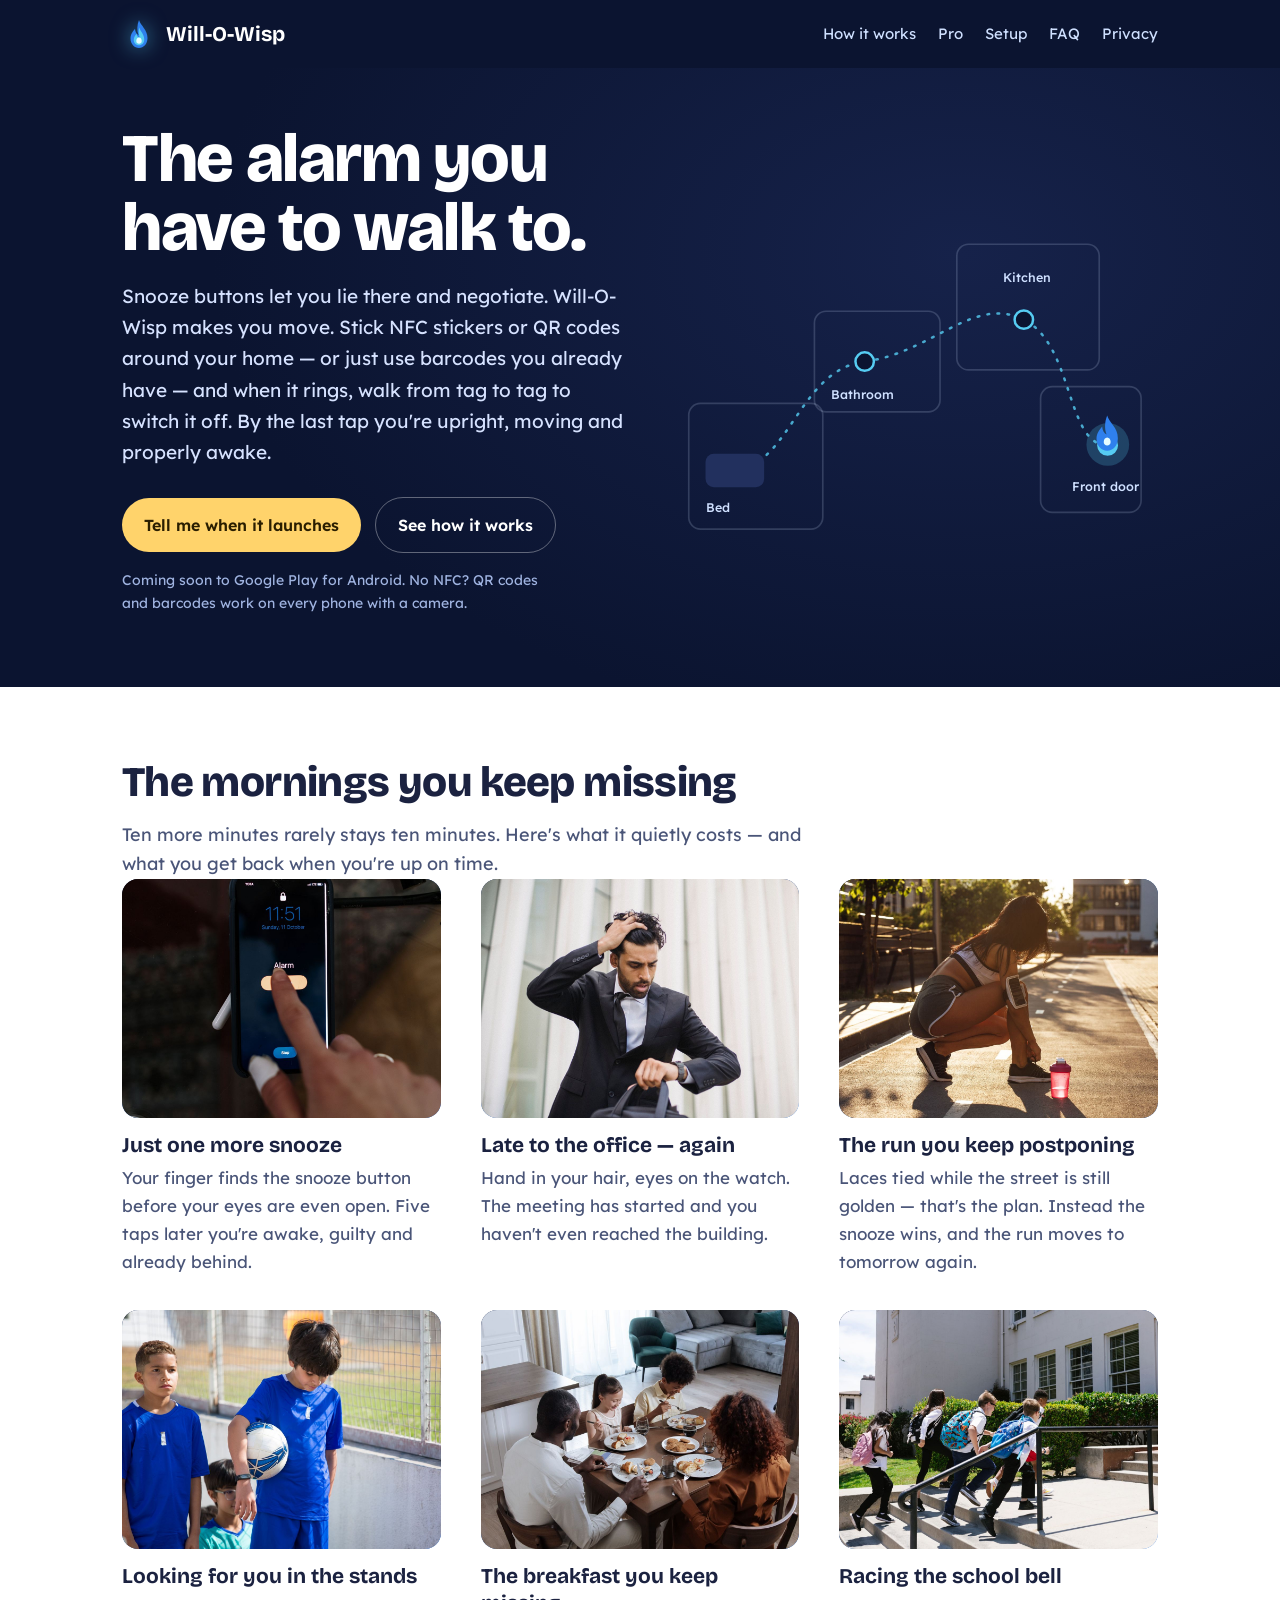
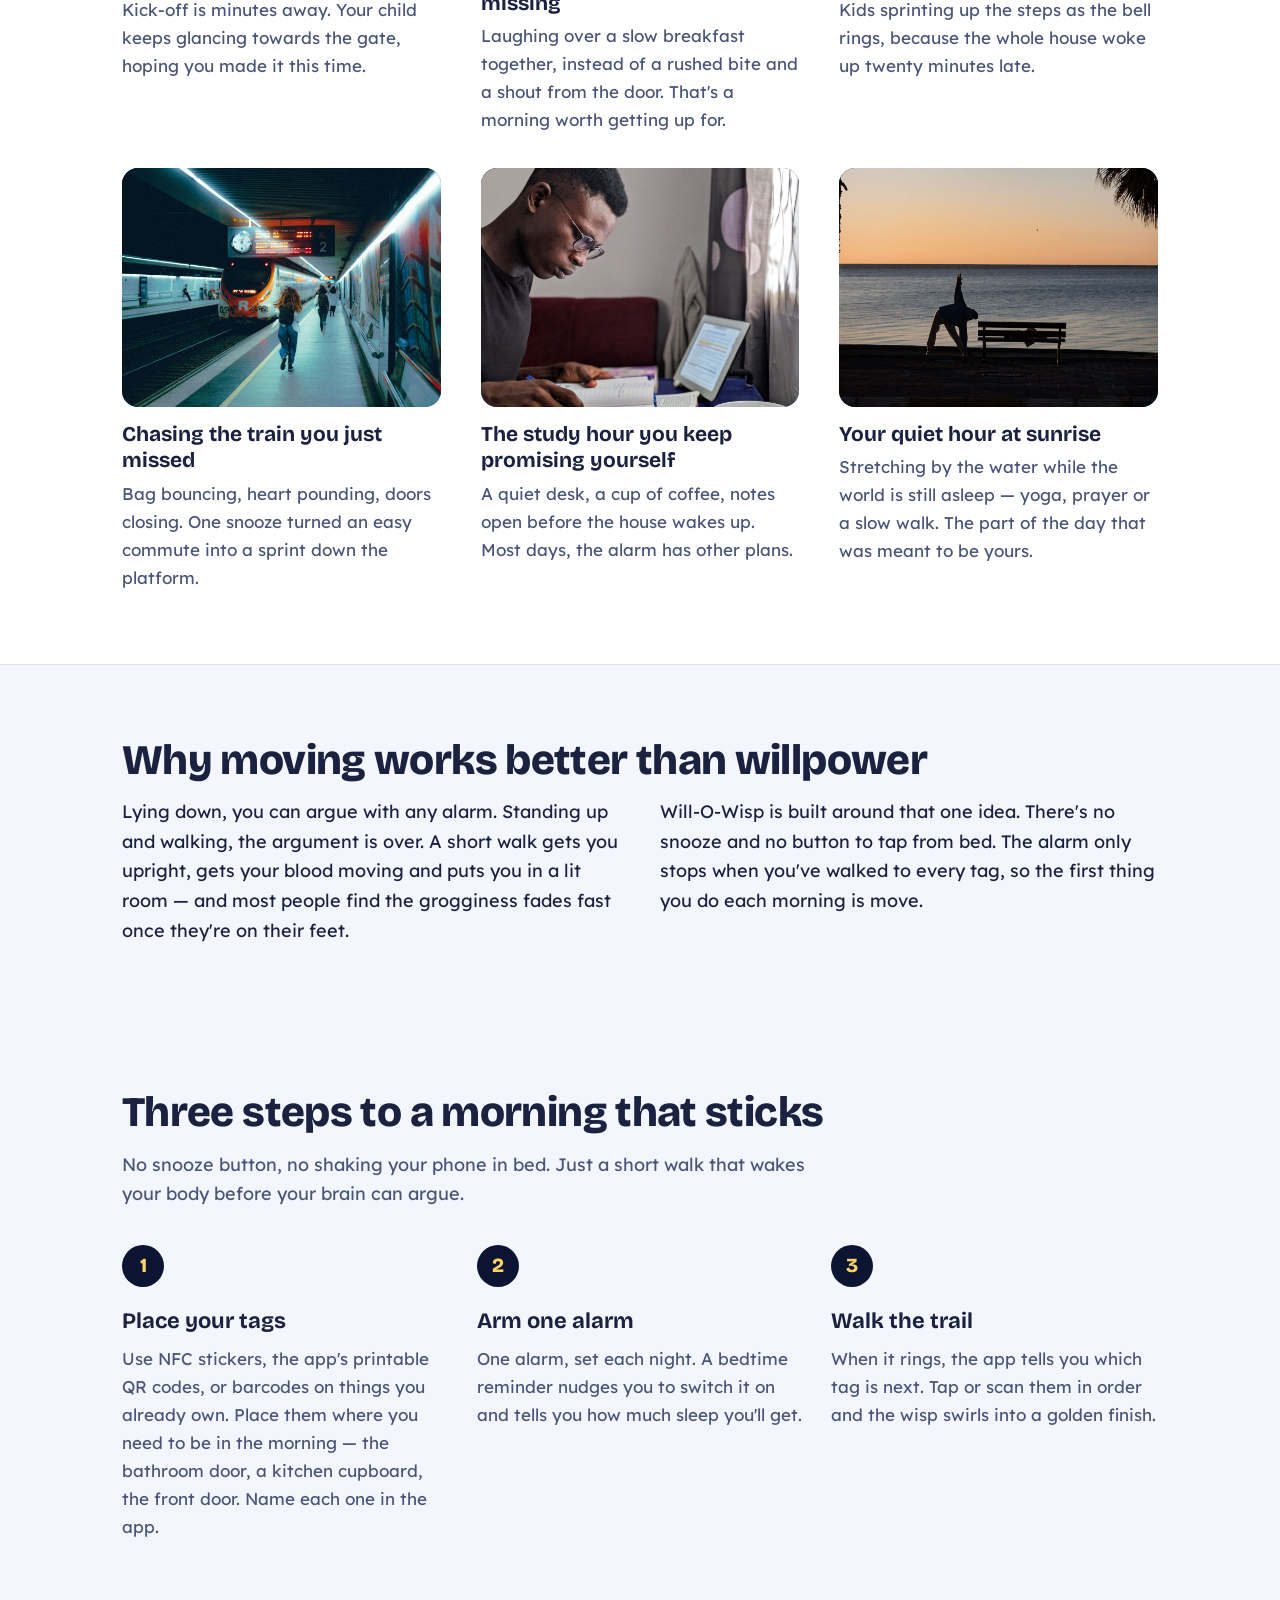
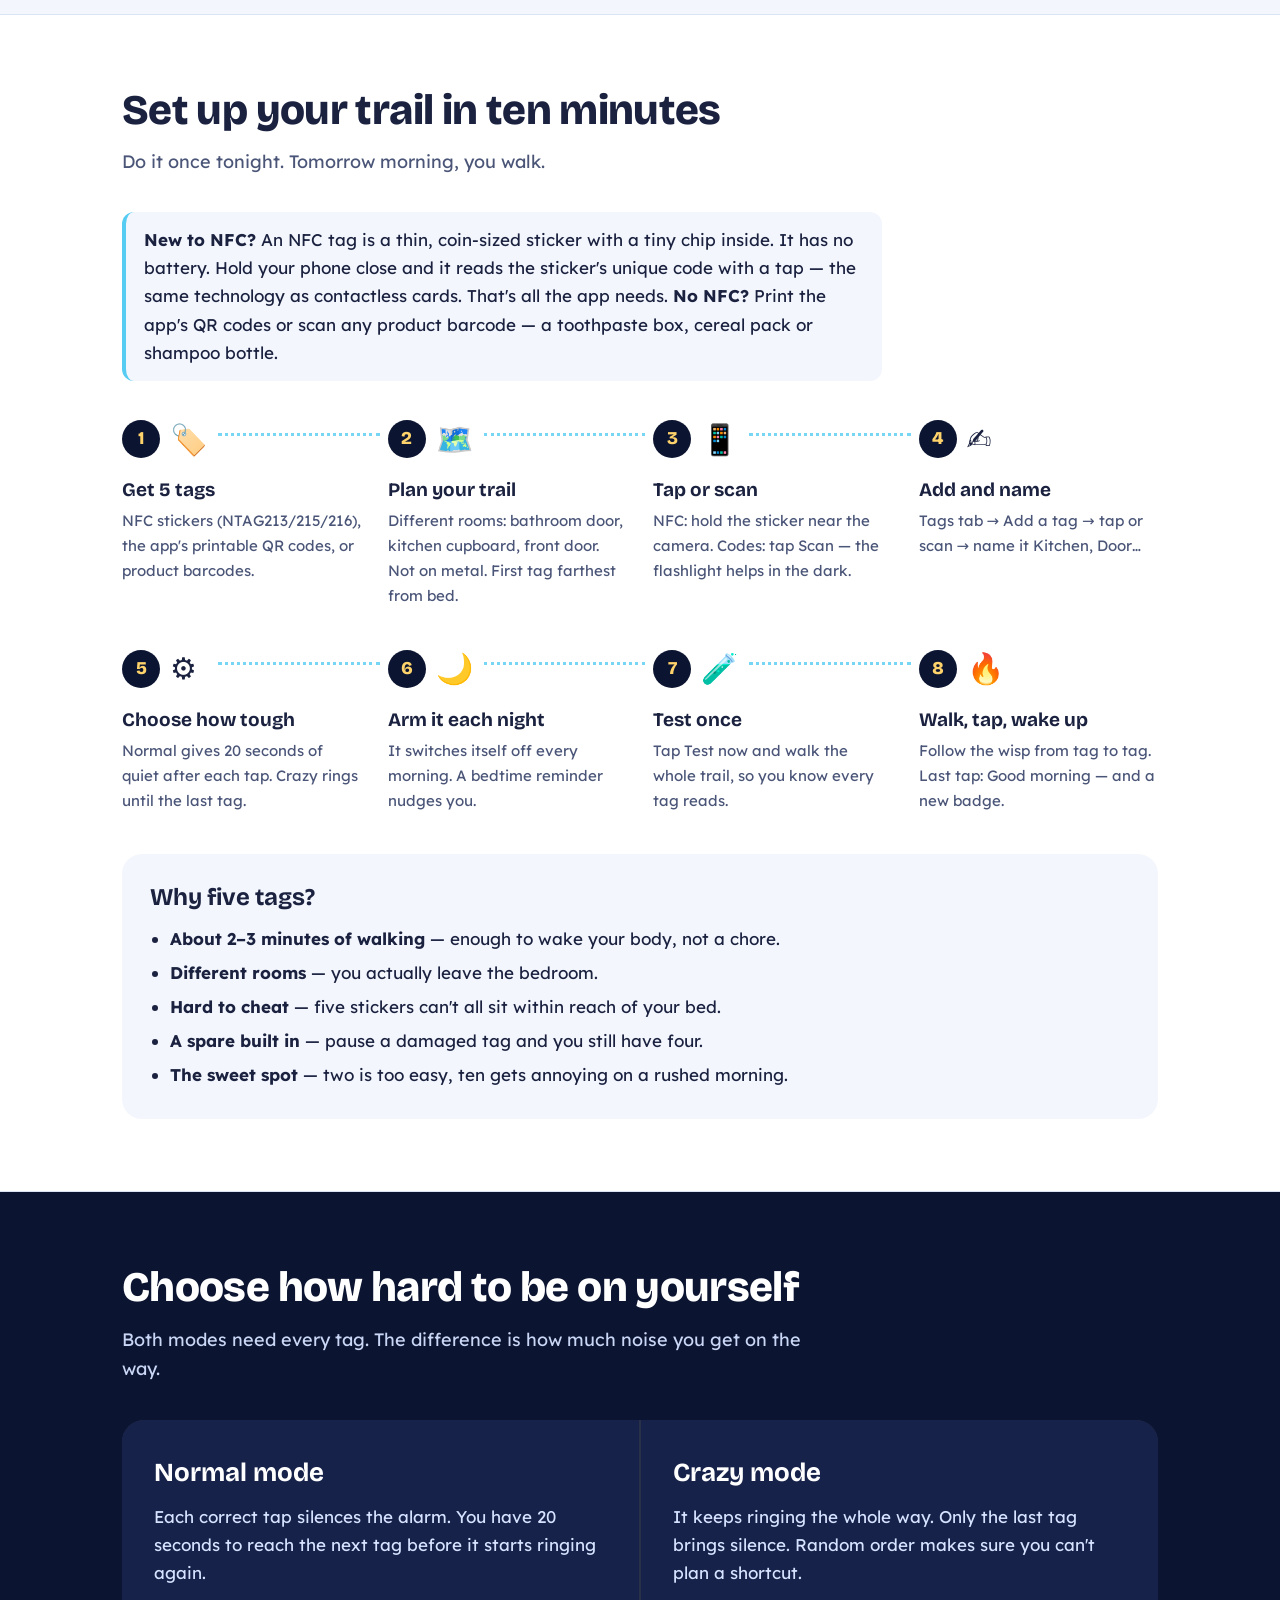
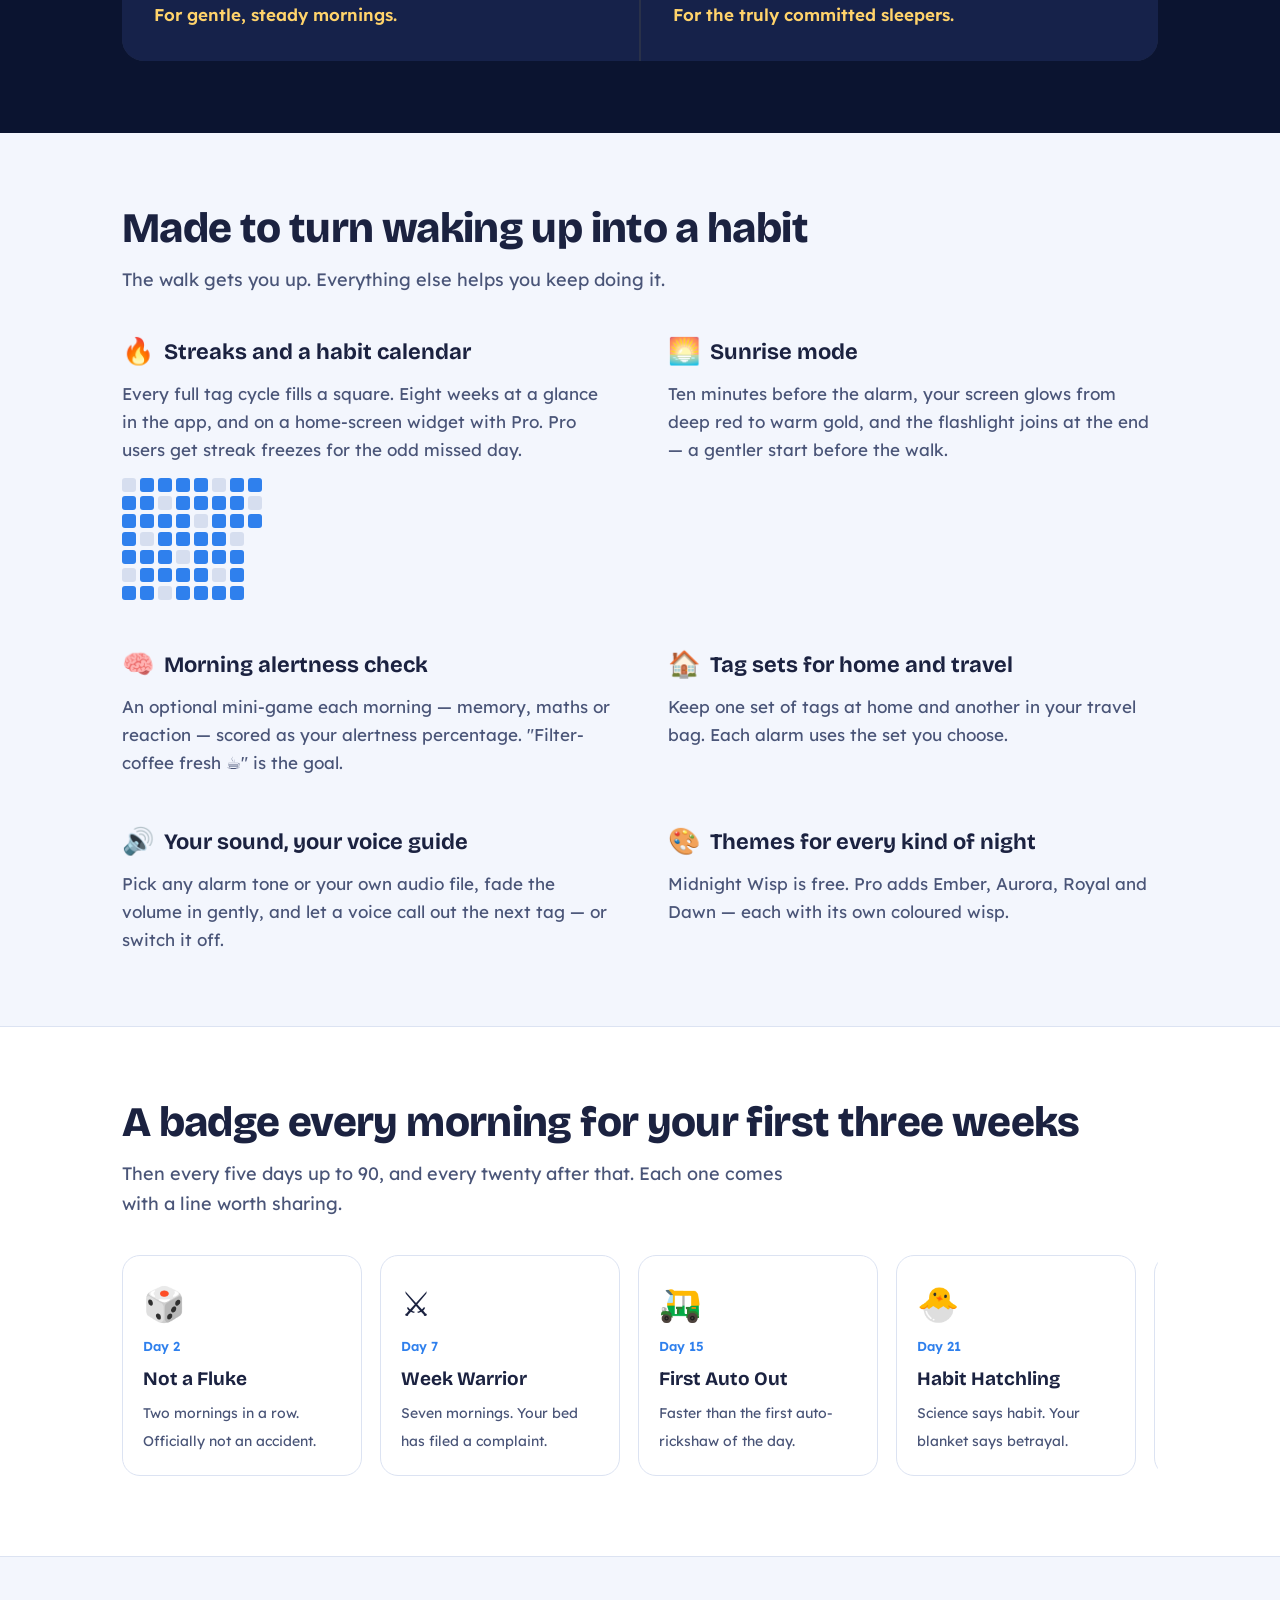
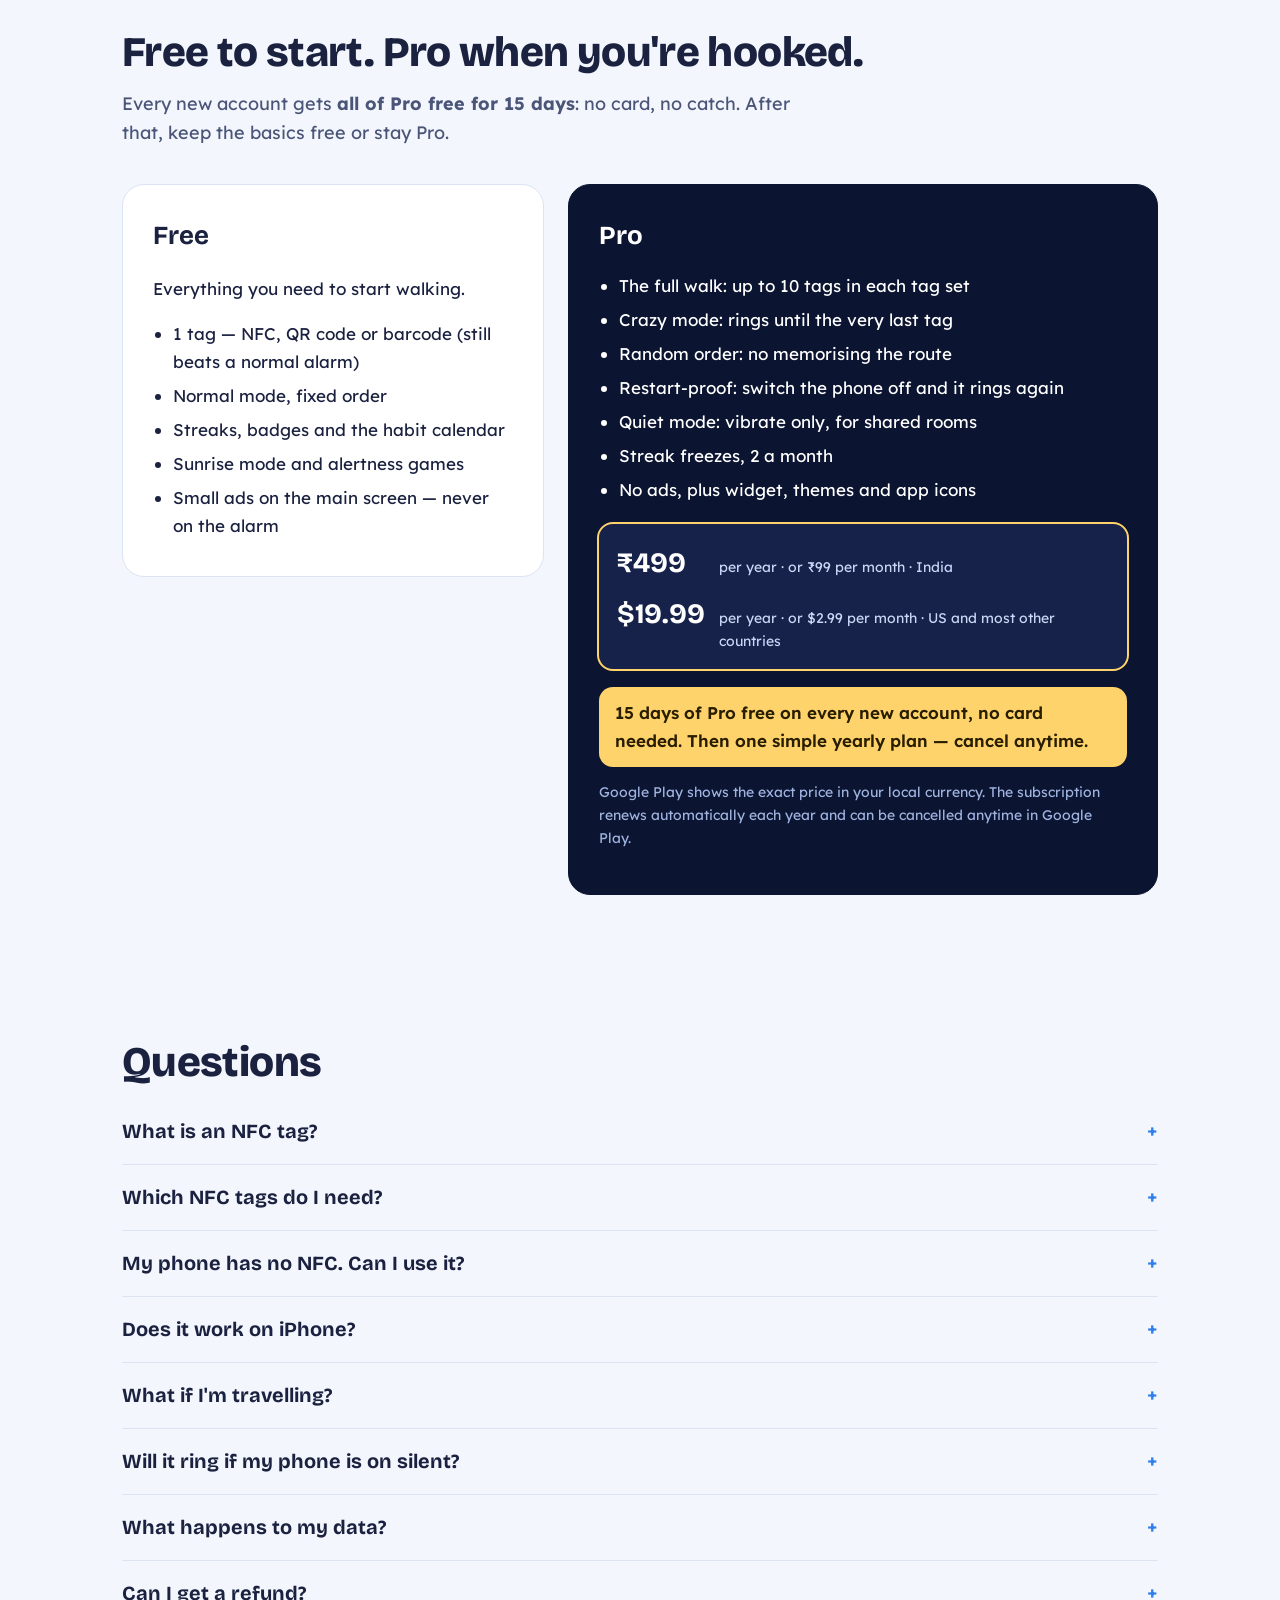
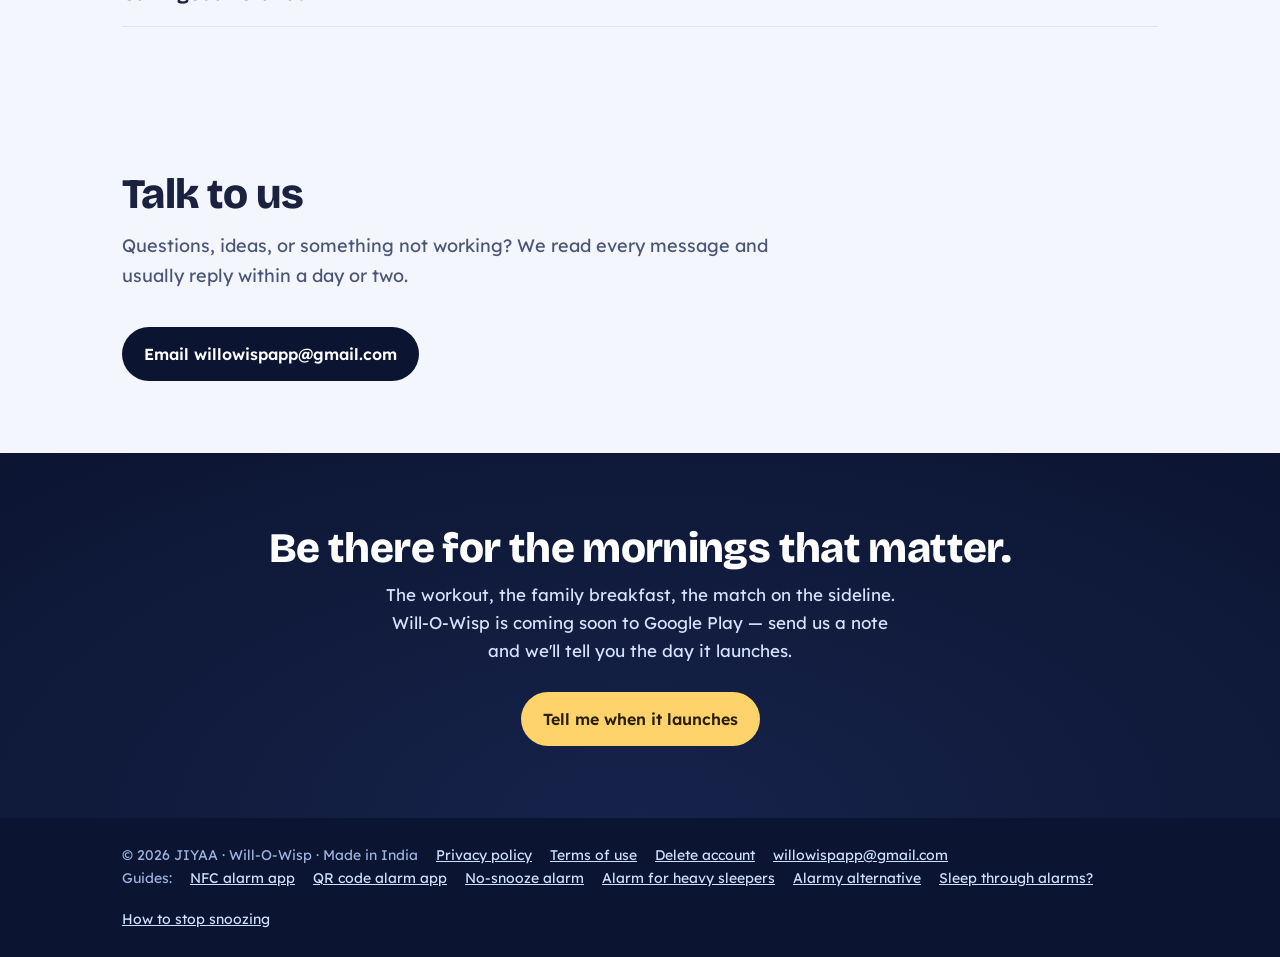
==== commit 0ce8449d: "Add files via upload" ====
--- a/index.html
+++ b/index.html
@@ -3,17 +3,11 @@
 <head>
 <meta charset="utf-8">
 <meta name="viewport" content="width=device-width, initial-scale=1">
-<title>Will-O-Wisp: No-Snooze Alarm App for Heavy Sleepers (NFC & QR) | Android</title>
+<title>Will-O-Wisp — the walk alarm for heavy sleepers (NFC & QR)</title>
 <meta name="description" content="Will-O-Wisp is a no-snooze walk alarm for heavy sleepers: place NFC stickers, QR codes or product barcodes around your home and walk from one to the next to switch it off. Streaks, badges and a sunrise screen.">
 <meta property="og:title" content="Will-O-Wisp: Walk Alarm — for heavy sleepers">
 <meta property="og:description" content="Place NFC stickers or QR codes around your home. When the alarm rings, walk from tag to tag to stop it. By the last tap, you're awake.">
-<meta property="og:image" content="https://willowispalarm.com/og.jpg">
-<meta property="og:url" content="https://willowispalarm.com/">
-<meta property="og:type" content="website">
-<meta name="twitter:card" content="summary_large_image">
-<meta name="twitter:title" content="Will-O-Wisp: the alarm you have to walk to">
-<meta name="twitter:description" content="A no-snooze alarm app for heavy sleepers. Walk to NFC stickers or QR codes around your home to switch it off.">
-<meta name="twitter:image" content="https://willowispalarm.com/og.jpg">
+<meta property="og:image" content="og.jpg">
 <link rel="icon" href="favicon.png">
 <link rel="preconnect" href="https://fonts.googleapis.com">
 <link rel="preconnect" href="https://fonts.gstatic.com" crossorigin>
@@ -25,29 +19,26 @@
 "operatingSystem":"Android","applicationCategory":"LifestyleApplication",
 "description":"A no-snooze alarm you switch off by walking to NFC tags or QR codes around your home.",
 "url":"https://willowispalarm.com/","publisher":{"@type":"Organization","name":"JIYAA"},
-"installUrl":"https://play.google.com/store/apps/details?id=com.willowisp.nfcalarm",
-"offers":[{"@type":"Offer","price":"0","priceCurrency":"INR","description":"Free download with 15 days of Pro free; optional Pro subscription through Google Play"}]}
-</script>
-<script type="application/ld+json">
-{"@context": "https://schema.org", "@type": "FAQPage", "mainEntity": [{"@type": "Question", "name": "What is an NFC tag?", "acceptedAnswer": {"@type": "Answer", "text": "An NFC tag is a thin sticker, about the size of a coin, with a tiny chip and antenna inside. It has no battery and never needs charging. When you hold your phone close to it (about 1–3 cm), the phone powers it for a split second and reads its unique code — the same tap technology as contactless cards and metro cards. Will-O-Wisp simply remembers each sticker's code, so the alarm knows which one you tapped. Nothing is written to the sticker and no internet is needed. They come in packs and cost very little each."}}, {"@type": "Question", "name": "Which NFC tags do I need?", "acceptedAnswer": {"@type": "Answer", "text": "NTAG213, NTAG215 or NTAG216 stickers all work, as do most other NFC stickers and key fobs. They are cheap and widely sold online. Stick them on wood, plastic, glass or painted walls — not directly on metal (fridges, kettles, steel frames), which blocks NFC unless the tag is sold as \"anti-metal\". Five tags is a good start; the app links to recommended ones for your country."}}, {"@type": "Question", "name": "My phone has no NFC. Can I use it?", "acceptedAnswer": {"@type": "Answer", "text": "Yes. Use QR codes instead: print the 5 codes the app makes for you, or scan barcodes on things you already own — a toothpaste box, a cereal pack, a shampoo bottle. When the alarm rings, tap Scan and the flashlight switches on. Keep the real box or printout in another room; a photo of it by your bed defeats the point."}}, {"@type": "Question", "name": "Does it work on iPhone?", "acceptedAnswer": {"@type": "Answer", "text": "Not yet. Will-O-Wisp launches first on Android. An iPhone version is planned."}}, {"@type": "Question", "name": "What if I'm travelling?", "acceptedAnswer": {"@type": "Answer", "text": "Keep a second set of tags in your bag and choose the Travel set for that night's alarm, or simply leave the alarm off. The alarm switches itself off after each morning, so it never rings by surprise."}}, {"@type": "Question", "name": "Will it ring if my phone is on silent?", "acceptedAnswer": {"@type": "Answer", "text": "Yes. It uses your phone's alarm channel and turns the alarm volume up while ringing. Follow the setup steps in the app so battery saving doesn't block it."}}, {"@type": "Question", "name": "What happens to my data?", "acceptedAnswer": {"@type": "Answer", "text": "Your alarms, tags, streaks and badges are kept on your phone and backed up to your account, so a new phone or a reinstall doesn't lose them. We don't send marketing emails, and you can delete your account and its backup at any time. Read the privacy policy."}}, {"@type": "Question", "name": "Where do I download it?", "acceptedAnswer": {"@type": "Answer", "text": "On Google Play for Android. It's free to download, and every new account gets all of Pro free for 15 days."}}, {"@type": "Question", "name": "Can I get a refund?", "acceptedAnswer": {"@type": "Answer", "text": "Purchases are made through Google Play and follow Google Play's refund policies. Write to us at willowispapp@gmail.com if something isn't working."}}]}
+"offers":[{"@type":"Offer","price":"0","priceCurrency":"INR","description":"Free version"},
+{"@type":"Offer","price":"499","priceCurrency":"INR","description":"Pro yearly subscription; every new account gets 15 days of Pro free"},
+{"@type":"Offer","price":"19.99","priceCurrency":"USD","description":"Pro yearly subscription; 15 days of Pro free (outside India)"}]}
 </script>
 </head>
 <body>
 <div class="top"><div class="wrap">
 <a class="brand" href="index.html"><svg viewBox="20 18 68 68" aria-hidden="true"><path fill="#2F80ED" d="M54,24 C57,35 71,43 71,60 C71,71.5 63.4,80 54,80 C44.6,80 37,71.5 37,61 C37,52 42,46.5 46,41.5 C46.5,48 49,52.5 53,54 C49.5,45 50,34 54,24 Z"/><path fill="#56CCF2" d="M54.5,39 C57,47.5 64.5,52 64.5,63 C64.5,70 59.8,74.5 54,74.5 C48.2,74.5 43.5,70 43.5,64 C43.5,58.5 46.5,55 49,51.5 C49.8,56.5 52,59 55.5,59.5 C53.5,53 52.5,46 54.5,39 Z"/><path fill="#E6FBFF" d="M54,59 C57.3,59 59.5,62.5 59.5,66 C59.5,69.3 57.1,71.5 54,71.5 C50.9,71.5 48.5,69.3 48.5,66 C48.5,62.5 50.7,59 54,59 Z"/></svg>Will-O-Wisp</a>
-<nav><a class="hide-sm" href="index.html#how">How it works</a><a class="hide-sm" href="index.html#pro">Pro</a><a class="hide-sm" href="index.html#setup">Setup</a><a href="index.html#faq">FAQ</a><a href="privacy.html">Privacy</a><a class="nav-get" href="https://play.google.com/store/apps/details?id=com.willowisp.nfcalarm&amp;utm_source=website&amp;utm_medium=nav" target="_blank" rel="noopener">Get the app</a></nav>
+<nav><a class="hide-sm" href="index.html#how">How it works</a><a class="hide-sm" href="index.html#pro">Pro</a><a class="hide-sm" href="index.html#setup">Setup</a><a href="index.html#faq">FAQ</a><a href="privacy.html">Privacy</a></nav>
 </div></div>
 
 <header class="hero"><div class="wrap">
 <div>
 <h1>The alarm you have to walk to.</h1>
-<p class="kicker">A no-snooze alarm app for heavy sleepers who sleep through alarms.</p>
 <p>Snooze buttons let you lie there and negotiate. Will-O-Wisp makes you move. Stick NFC stickers or QR codes around your home — or just use barcodes you already have — and when it rings, walk from tag to tag to switch it off. By the last tap you're upright, moving and properly awake.</p>
 <div class="cta">
-<a class="play-badge" href="https://play.google.com/store/apps/details?id=com.willowisp.nfcalarm&amp;utm_source=website&amp;utm_medium=badge" target="_blank" rel="noopener"><img src="https://play.google.com/intl/en_us/badges/static/images/badges/en_badge_web_generic.png" alt="Get it on Google Play" width="646" height="250"></a>
+<a class="btn btn-main" href="mailto:willowispapp@gmail.com?subject=Tell%20me%20when%20Will-O-Wisp%20launches">Tell me when it launches</a>
 <a class="btn btn-ghost" href="#how">See how it works</a>
 </div>
-<p class="soon">Free on Google Play for Android, with 15 days of Pro free. No NFC? QR codes and barcodes work on every phone with a camera.</p>
+<p class="soon">Coming soon to Google Play for Android. No NFC? QR codes and barcodes work on every phone with a camera.</p>
 </div>
 <svg class="trail" viewBox="0 0 580 420" role="img" aria-label="A glowing trail from the bed to the bathroom, kitchen and front door">
   <rect class="room" x="20" y="250" width="160" height="150" rx="14"/>
@@ -174,11 +165,11 @@
 <ul><li>1 tag — NFC, QR code or barcode (still beats a normal alarm)</li><li>Normal mode, fixed order</li><li>Streaks, badges and the habit calendar</li><li>Sunrise mode and alertness games</li><li>Small ads on the main screen — never on the alarm</li></ul></div>
 <div class="plan pro"><h3>Pro</h3>
 <ul><li>The full walk: up to 10 tags in each tag set</li><li>Crazy mode: rings until the very last tag</li><li>Random order: no memorising the route</li><li>Restart-proof: switch the phone off and it rings again</li><li>Quiet mode: vibrate only, for shared rooms</li><li>Streak freezes, 2 a month</li><li>No ads, plus widget, themes and app icons</li></ul>
-<div class="offer">15 days of Pro free on every new account, no card needed. Then stay Pro with a monthly or yearly plan, or keep the free version.</div>
-<p class="note">Google Play shows the current price in your local currency before you subscribe. Subscriptions renew automatically and can be cancelled anytime in Google Play.</p>
-</div>
-</div>
-<div class="get-it"><p>Try every Pro feature free for 15 days.</p><a class="play-badge" href="https://play.google.com/store/apps/details?id=com.willowisp.nfcalarm&amp;utm_source=website&amp;utm_medium=badge" target="_blank" rel="noopener"><img src="https://play.google.com/intl/en_us/badges/static/images/badges/en_badge_web_generic.png" alt="Get it on Google Play" width="646" height="250"></a></div>
+<div class="single-price"><b>₹499</b><span>per year · or ₹99 per month · India</span><b>$19.99</b><span>per year · or $2.99 per month · US and most other countries</span></div>
+<div class="offer">15 days of Pro free on every new account, no card needed. Then one simple yearly plan — cancel anytime.</div>
+<p class="note">Google Play shows the exact price in your local currency. The subscription renews automatically each year and can be cancelled anytime in Google Play.</p>
+</div>
+</div>
 </div></section>
 
 <section id="faq" class="faq"><div class="wrap">
@@ -189,8 +180,7 @@
 <details><summary>Does it work on iPhone?</summary><p>Not yet. Will-O-Wisp launches first on Android. An iPhone version is planned.</p></details>
 <details><summary>What if I'm travelling?</summary><p>Keep a second set of tags in your bag and choose the Travel set for that night's alarm, or simply leave the alarm off. The alarm switches itself off after each morning, so it never rings by surprise.</p></details>
 <details><summary>Will it ring if my phone is on silent?</summary><p>Yes. It uses your phone's alarm channel and turns the alarm volume up while ringing. Follow the setup steps in the app so battery saving doesn't block it.</p></details>
-<details><summary>What happens to my data?</summary><p>Your alarms, tags, streaks and badges are kept on your phone and backed up to your account, so a new phone or a reinstall doesn't lose them. We don't send marketing emails, and you can delete your account and its backup at any time. Read the <a href="privacy.html">privacy policy</a>.</p></details>
-<details><summary>Where do I download it?</summary><p>On <a href="https://play.google.com/store/apps/details?id=com.willowisp.nfcalarm" target="_blank" rel="noopener">Google Play</a> for Android. It's free to download, and every new account gets all of Pro free for 15 days.</p></details>
+<details><summary>What happens to my data?</summary><p>Your alarm, tags, streaks and badges stay on your phone. We only receive your email if you choose to join our tips and offers list. Read the <a href="privacy.html">privacy policy</a>.</p></details>
 <details><summary>Can I get a refund?</summary><p>Purchases are made through Google Play and follow Google Play's refund policies. Write to us at <a href="mailto:willowispapp@gmail.com">willowispapp@gmail.com</a> if something isn't working.</p></details>
 </div></section>
 
@@ -202,13 +192,13 @@
 
 <section class="final"><div class="wrap">
 <h2>Be there for the mornings that matter.</h2>
-<p>The workout, the family breakfast, the match on the sideline. Get Will-O-Wisp free on Google Play and walk your way out of bed tomorrow.</p>
-<a class="play-badge" href="https://play.google.com/store/apps/details?id=com.willowisp.nfcalarm&amp;utm_source=website&amp;utm_medium=badge" target="_blank" rel="noopener"><img src="https://play.google.com/intl/en_us/badges/static/images/badges/en_badge_web_generic.png" alt="Get it on Google Play" width="646" height="250"></a>
+<p>The workout, the family breakfast, the match on the sideline. Will-O-Wisp is coming soon to Google Play — send us a note and we'll tell you the day it launches.</p>
+<a class="btn btn-main" href="mailto:willowispapp@gmail.com?subject=Tell%20me%20when%20Will-O-Wisp%20launches">Tell me when it launches</a>
 </div></section>
 </main>
 <footer class="site"><div class="wrap">
 <span>© 2026 JIYAA · Will-O-Wisp · Made in India</span>
 <a href="privacy.html">Privacy policy</a><a href="terms.html">Terms of use</a><a href="delete-account.html">Delete account</a><a href="mailto:willowispapp@gmail.com">willowispapp@gmail.com</a>
-</div></footer>
+</div><div class="wrap" style="padding-top:0"><span>Guides:</span><a href="nfc-alarm-app.html">NFC alarm app</a><a href="qr-code-alarm-app.html">QR code alarm app</a><a href="no-snooze-alarm-app.html">No-snooze alarm</a><a href="alarm-for-heavy-sleepers.html">Alarm for heavy sleepers</a><a href="alarmy-alternative.html">Alarmy alternative</a><a href="how-to-wake-up-if-you-sleep-through-alarms.html">Sleep through alarms?</a><a href="how-to-stop-snoozing.html">How to stop snoozing</a></div></footer>
 </body>
 </html>
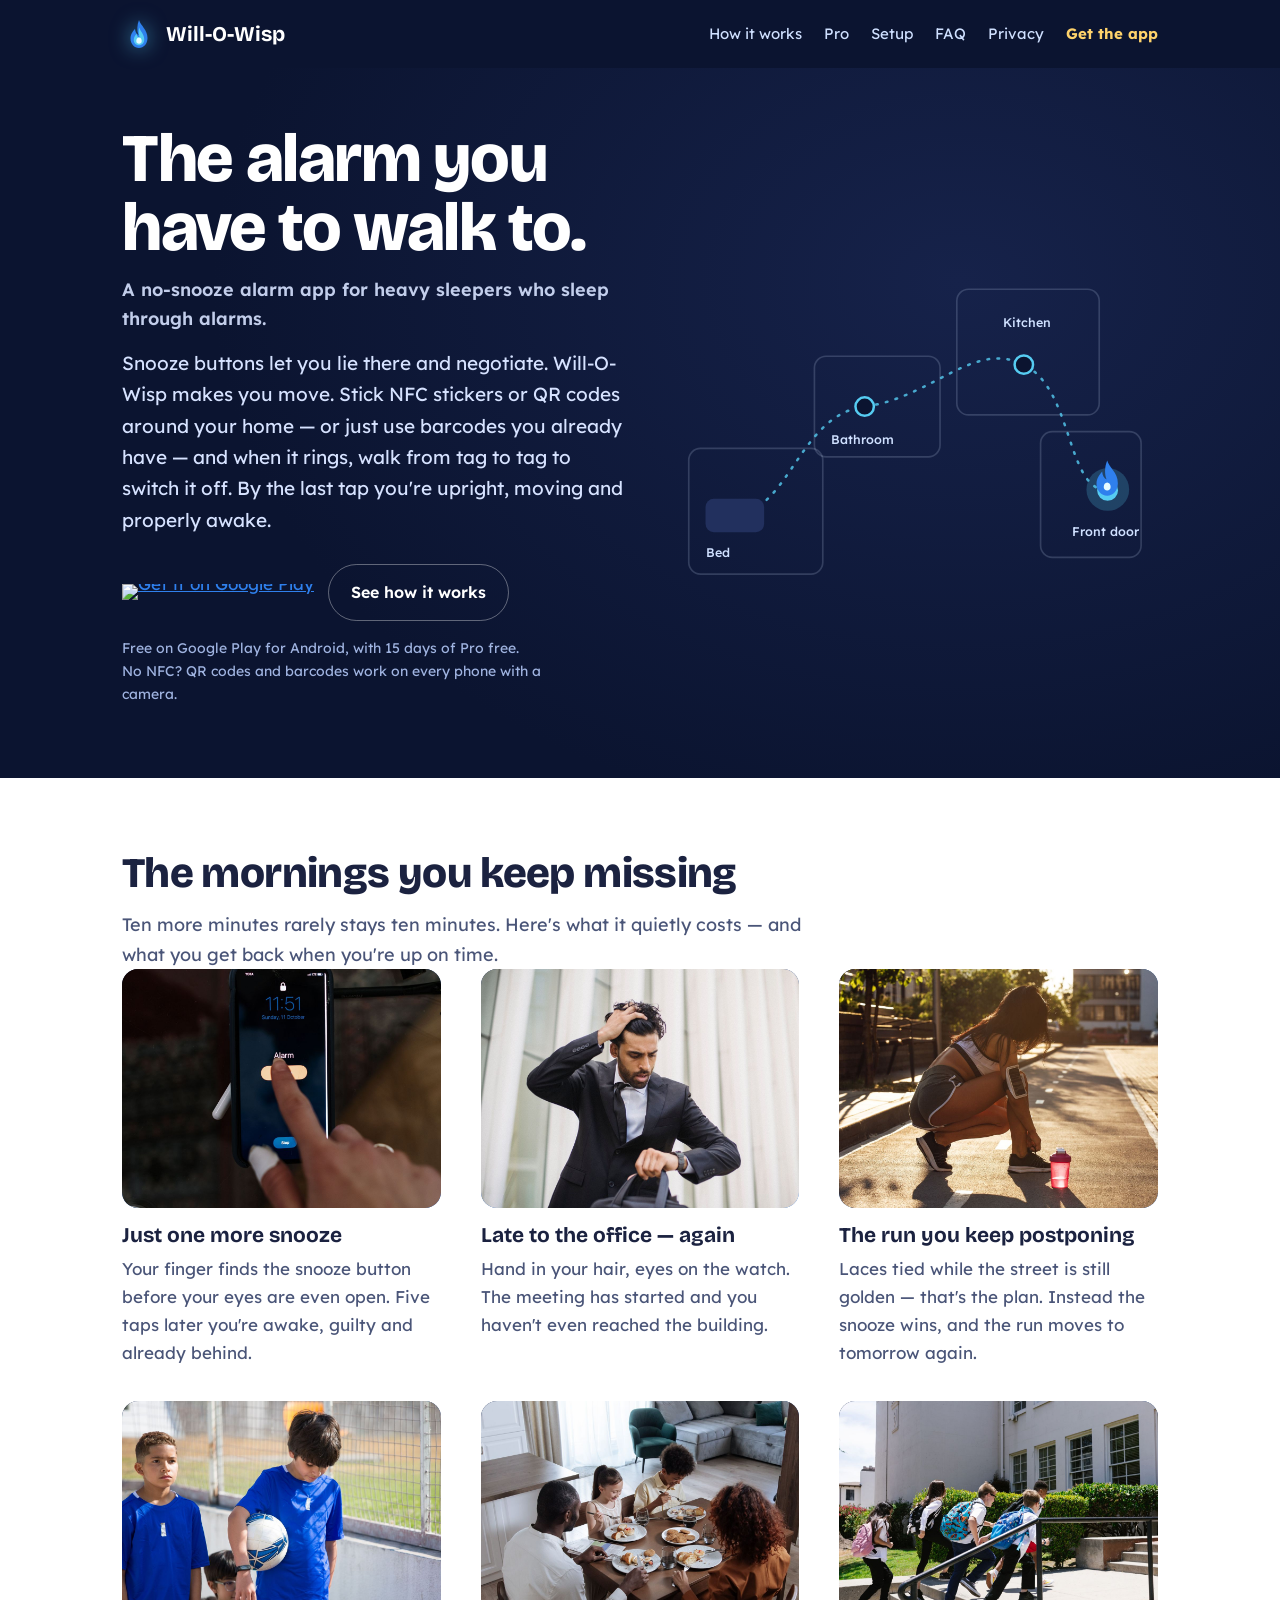
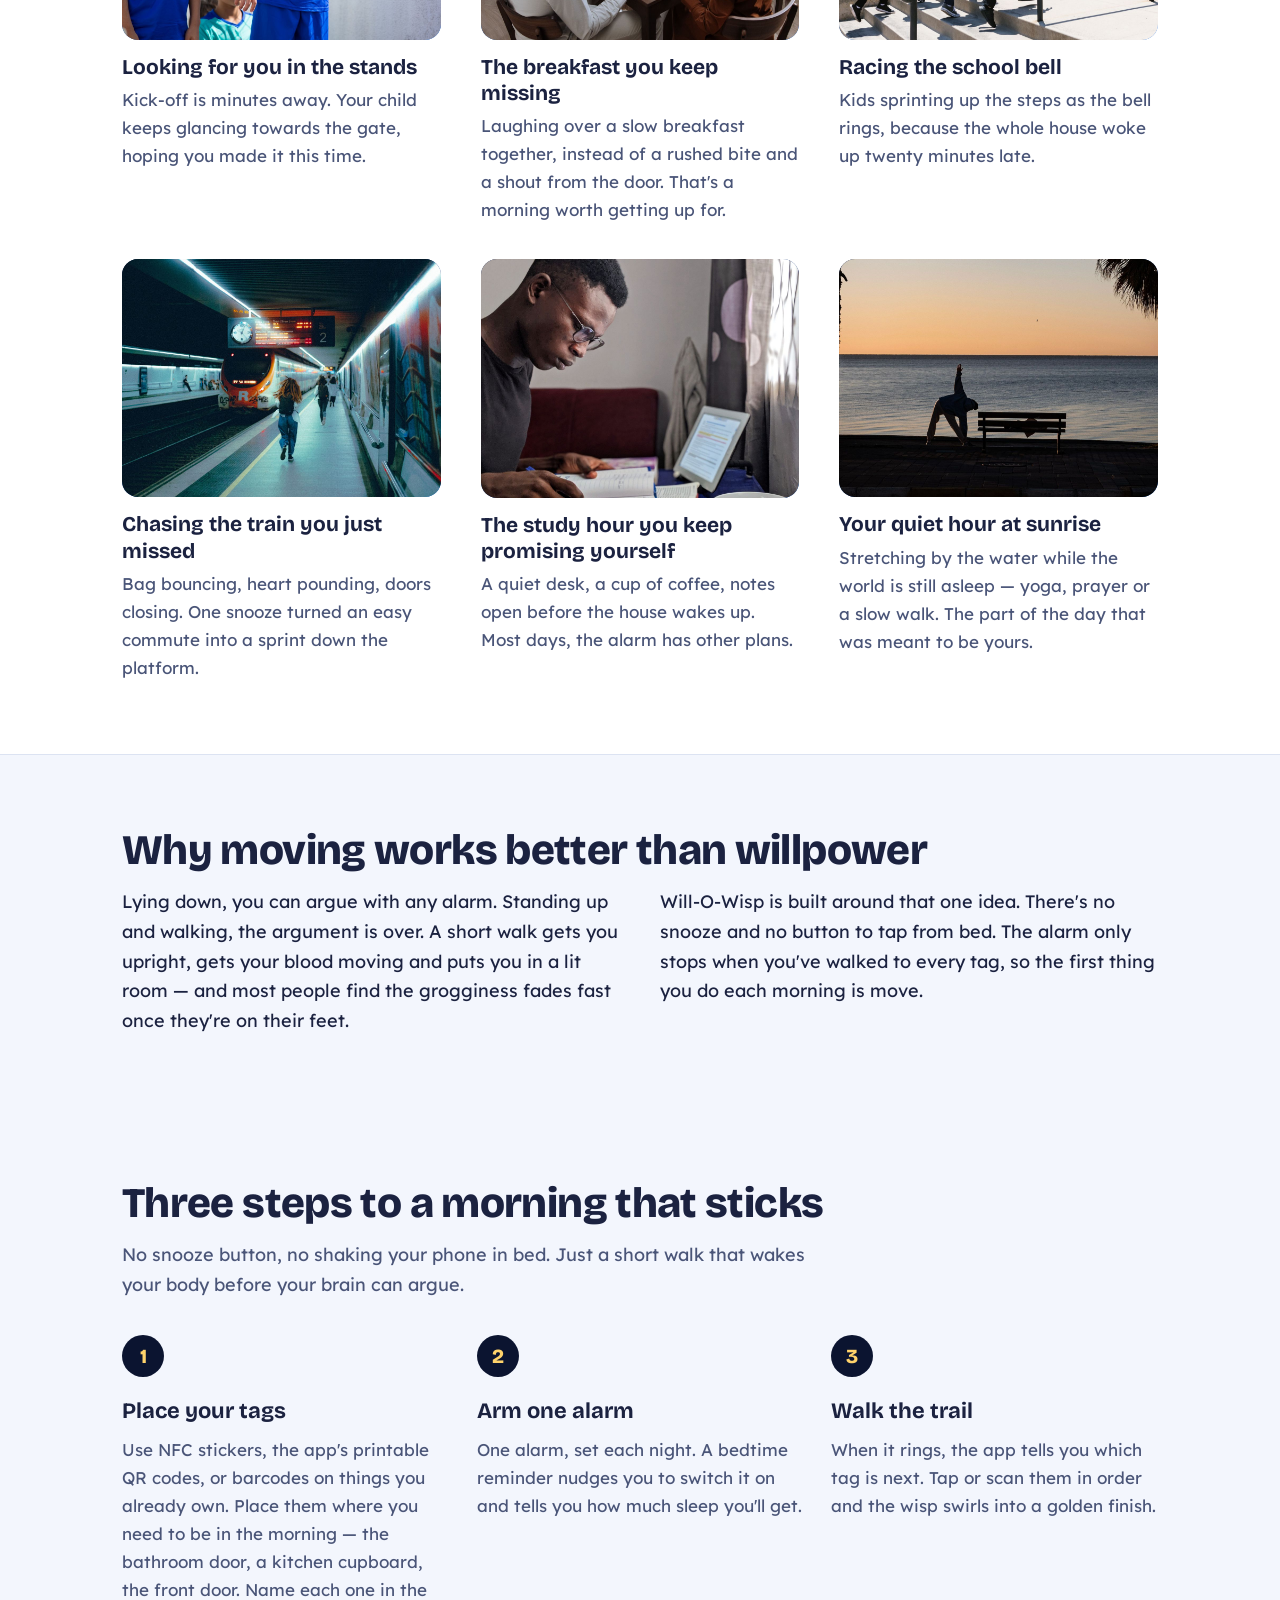
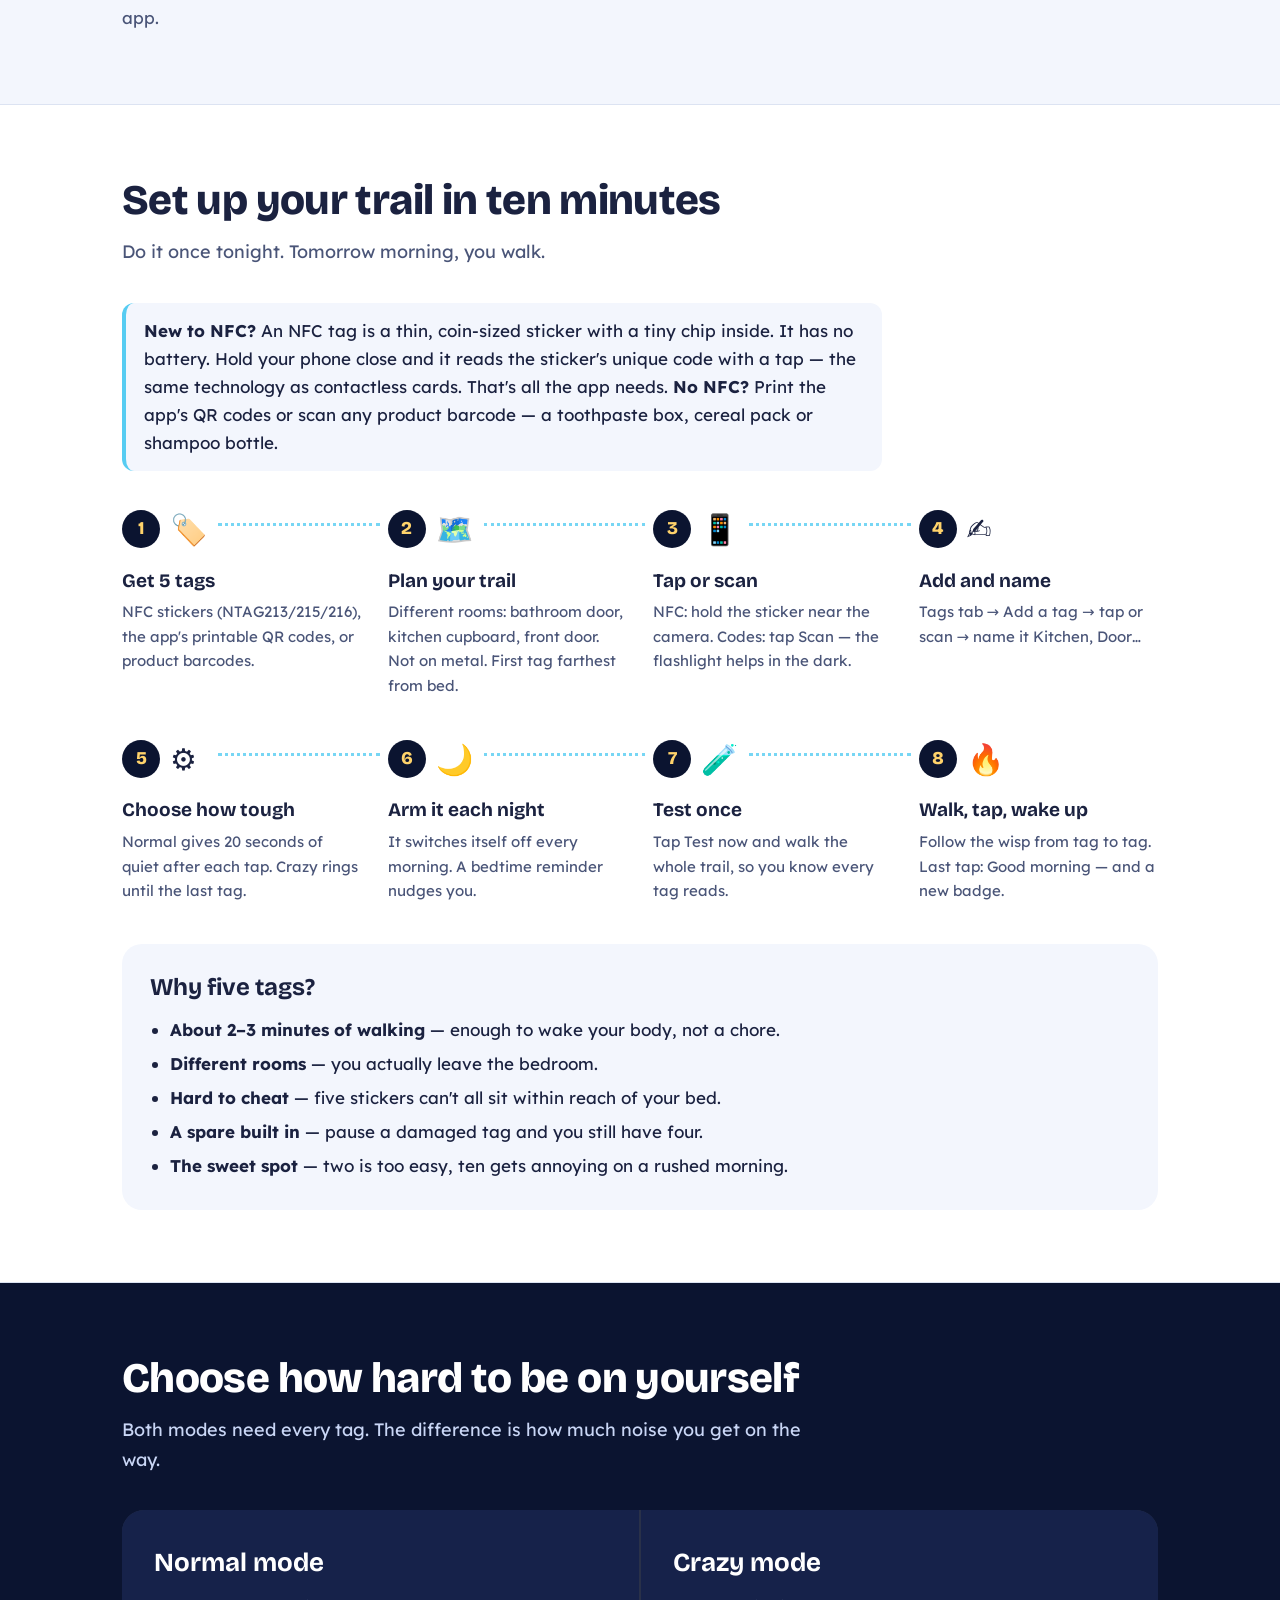
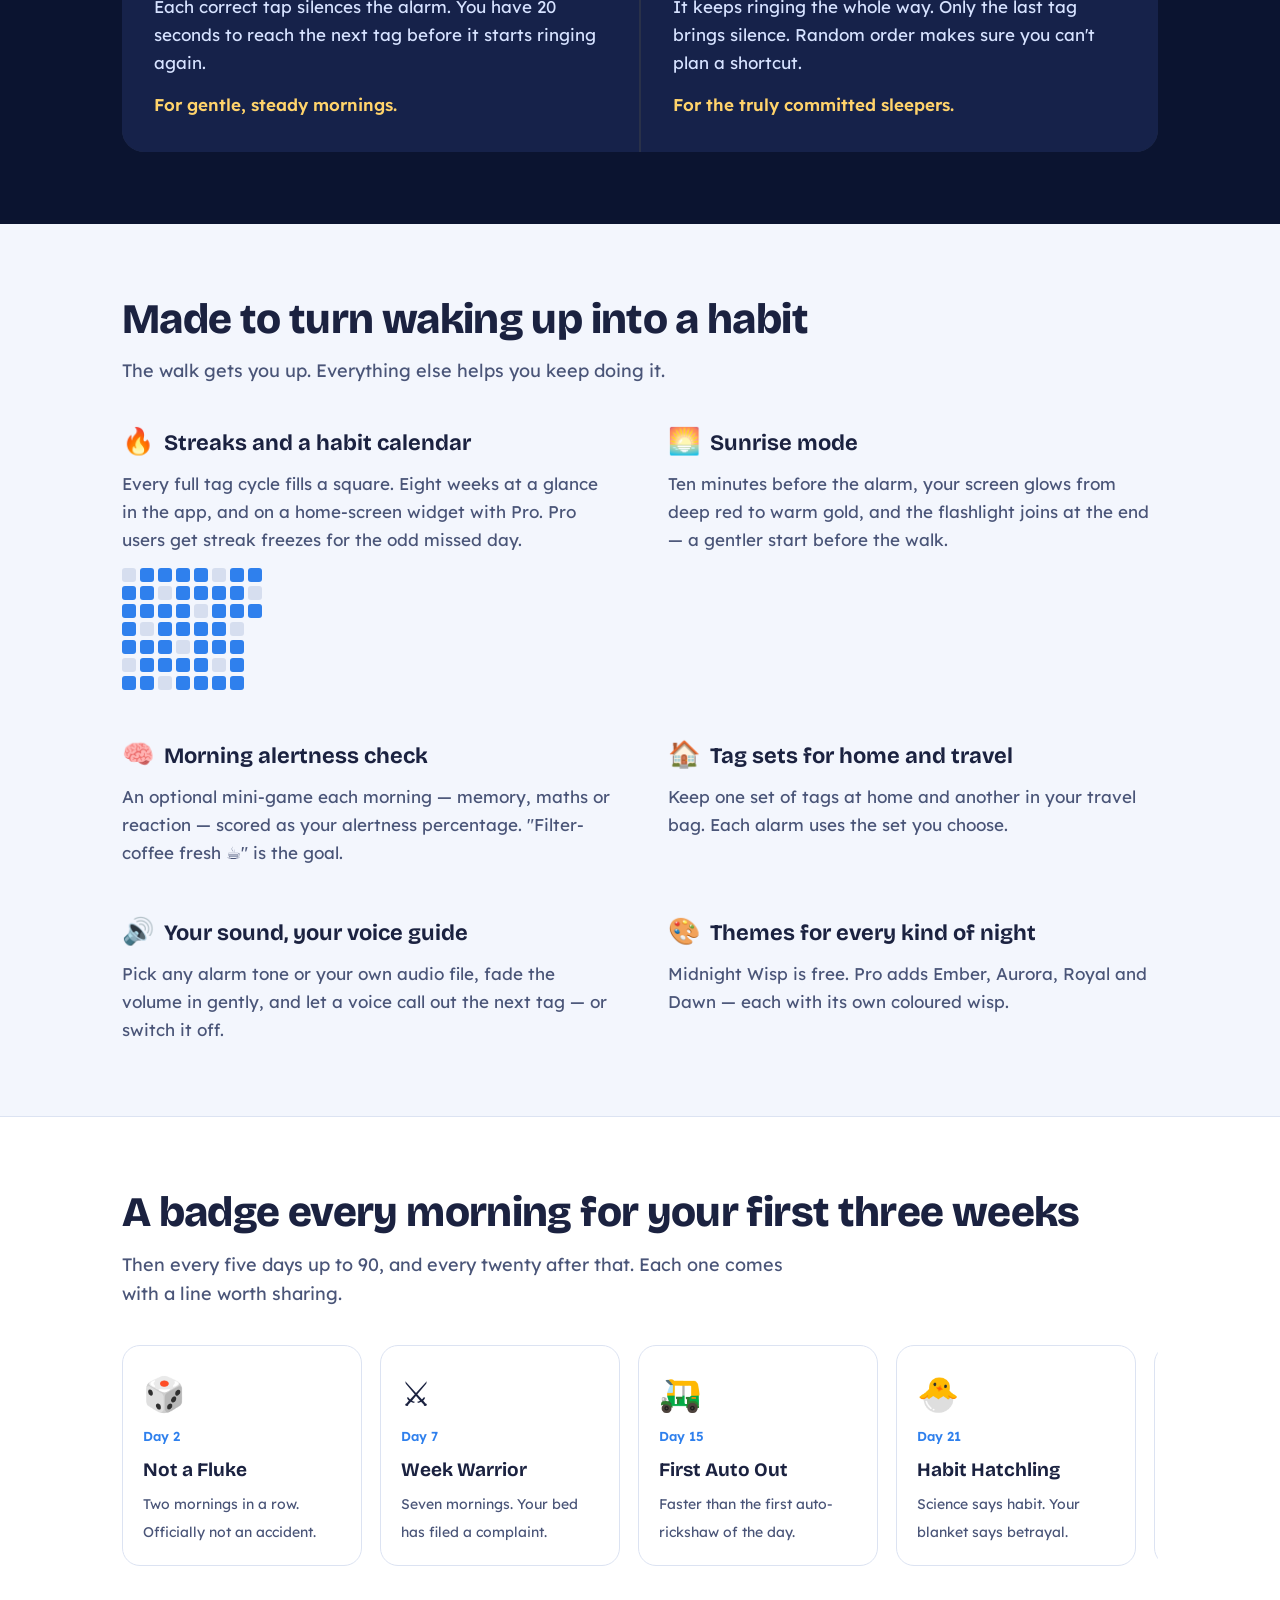
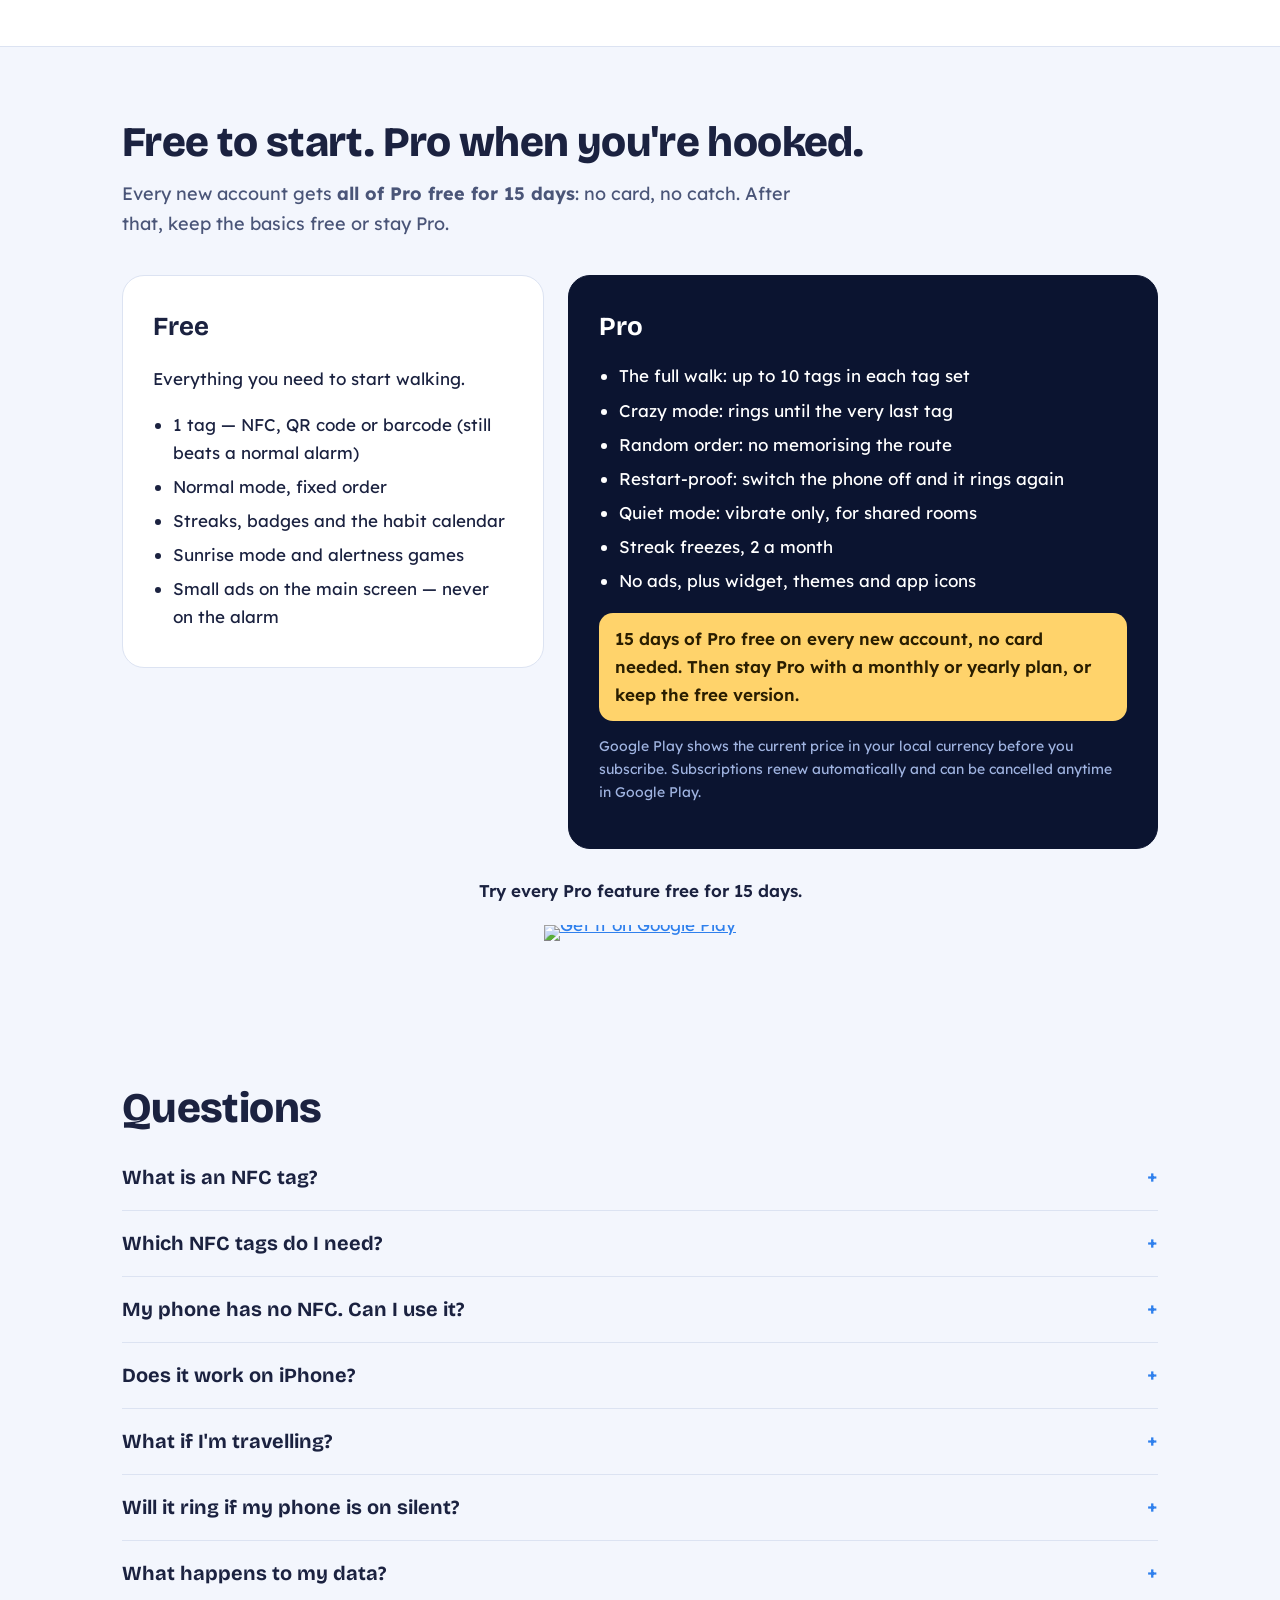
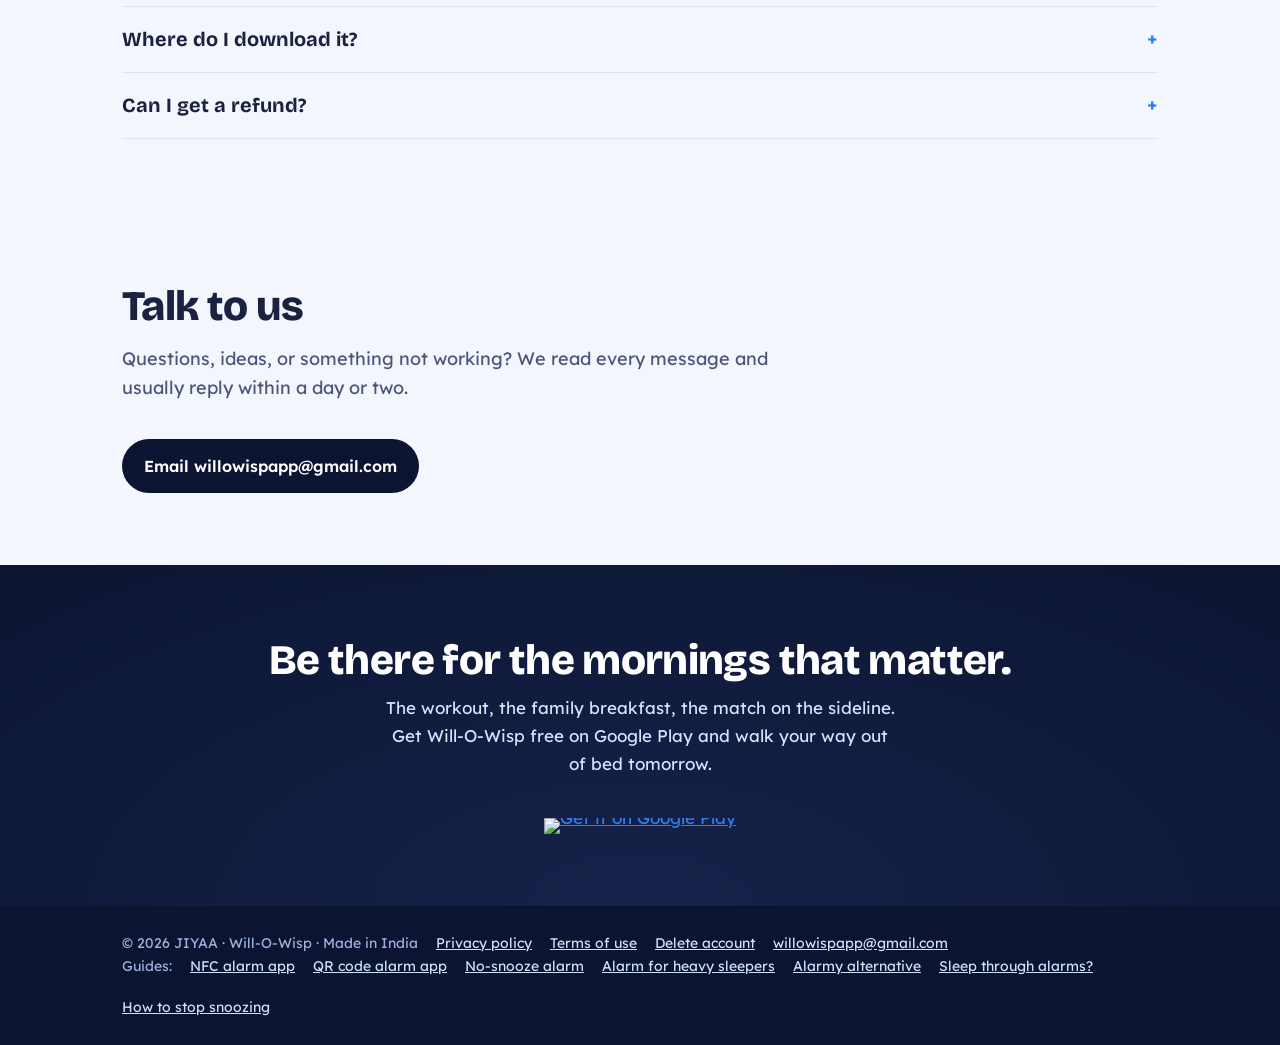
==== commit 55c0b14b: "Add files via upload" ====
--- a/index.html
+++ b/index.html
@@ -3,11 +3,17 @@
 <head>
 <meta charset="utf-8">
 <meta name="viewport" content="width=device-width, initial-scale=1">
-<title>Will-O-Wisp — the walk alarm for heavy sleepers (NFC & QR)</title>
+<title>Will-O-Wisp: No-Snooze Alarm App for Heavy Sleepers (NFC & QR) | Android</title>
 <meta name="description" content="Will-O-Wisp is a no-snooze walk alarm for heavy sleepers: place NFC stickers, QR codes or product barcodes around your home and walk from one to the next to switch it off. Streaks, badges and a sunrise screen.">
 <meta property="og:title" content="Will-O-Wisp: Walk Alarm — for heavy sleepers">
 <meta property="og:description" content="Place NFC stickers or QR codes around your home. When the alarm rings, walk from tag to tag to stop it. By the last tap, you're awake.">
-<meta property="og:image" content="og.jpg">
+<meta property="og:image" content="https://willowispalarm.com/og.jpg">
+<meta property="og:url" content="https://willowispalarm.com/">
+<meta property="og:type" content="website">
+<meta name="twitter:card" content="summary_large_image">
+<meta name="twitter:title" content="Will-O-Wisp: the alarm you have to walk to">
+<meta name="twitter:description" content="A no-snooze alarm app for heavy sleepers. Walk to NFC stickers or QR codes around your home to switch it off.">
+<meta name="twitter:image" content="https://willowispalarm.com/og.jpg">
 <link rel="icon" href="favicon.png">
 <link rel="preconnect" href="https://fonts.googleapis.com">
 <link rel="preconnect" href="https://fonts.gstatic.com" crossorigin>
@@ -19,26 +25,29 @@
 "operatingSystem":"Android","applicationCategory":"LifestyleApplication",
 "description":"A no-snooze alarm you switch off by walking to NFC tags or QR codes around your home.",
 "url":"https://willowispalarm.com/","publisher":{"@type":"Organization","name":"JIYAA"},
-"offers":[{"@type":"Offer","price":"0","priceCurrency":"INR","description":"Free version"},
-{"@type":"Offer","price":"499","priceCurrency":"INR","description":"Pro yearly subscription; every new account gets 15 days of Pro free"},
-{"@type":"Offer","price":"19.99","priceCurrency":"USD","description":"Pro yearly subscription; 15 days of Pro free (outside India)"}]}
+"installUrl":"https://play.google.com/store/apps/details?id=com.willowisp.nfcalarm",
+"offers":[{"@type":"Offer","price":"0","priceCurrency":"INR","description":"Free download with 15 days of Pro free; optional Pro subscription through Google Play"}]}
+</script>
+<script type="application/ld+json">
+{"@context": "https://schema.org", "@type": "FAQPage", "mainEntity": [{"@type": "Question", "name": "What is an NFC tag?", "acceptedAnswer": {"@type": "Answer", "text": "An NFC tag is a thin sticker, about the size of a coin, with a tiny chip and antenna inside. It has no battery and never needs charging. When you hold your phone close to it (about 1–3 cm), the phone powers it for a split second and reads its unique code — the same tap technology as contactless cards and metro cards. Will-O-Wisp simply remembers each sticker's code, so the alarm knows which one you tapped. Nothing is written to the sticker and no internet is needed. They come in packs and cost very little each."}}, {"@type": "Question", "name": "Which NFC tags do I need?", "acceptedAnswer": {"@type": "Answer", "text": "NTAG213, NTAG215 or NTAG216 stickers all work, as do most other NFC stickers and key fobs. They are cheap and widely sold online. Stick them on wood, plastic, glass or painted walls — not directly on metal (fridges, kettles, steel frames), which blocks NFC unless the tag is sold as \"anti-metal\". Five tags is a good start; the app links to recommended ones for your country."}}, {"@type": "Question", "name": "My phone has no NFC. Can I use it?", "acceptedAnswer": {"@type": "Answer", "text": "Yes. Use QR codes instead: print the 5 codes the app makes for you, or scan barcodes on things you already own — a toothpaste box, a cereal pack, a shampoo bottle. When the alarm rings, tap Scan and the flashlight switches on. Keep the real box or printout in another room; a photo of it by your bed defeats the point."}}, {"@type": "Question", "name": "Does it work on iPhone?", "acceptedAnswer": {"@type": "Answer", "text": "Not yet. Will-O-Wisp launches first on Android. An iPhone version is planned."}}, {"@type": "Question", "name": "What if I'm travelling?", "acceptedAnswer": {"@type": "Answer", "text": "Keep a second set of tags in your bag and choose the Travel set for that night's alarm, or simply leave the alarm off. The alarm switches itself off after each morning, so it never rings by surprise."}}, {"@type": "Question", "name": "Will it ring if my phone is on silent?", "acceptedAnswer": {"@type": "Answer", "text": "Yes. It uses your phone's alarm channel and turns the alarm volume up while ringing. Follow the setup steps in the app so battery saving doesn't block it."}}, {"@type": "Question", "name": "What happens to my data?", "acceptedAnswer": {"@type": "Answer", "text": "Your alarms, tags, streaks and badges are kept on your phone and backed up to your account, so a new phone or a reinstall doesn't lose them. We don't send marketing emails, and you can delete your account and its backup at any time. Read the privacy policy."}}, {"@type": "Question", "name": "Where do I download it?", "acceptedAnswer": {"@type": "Answer", "text": "On Google Play for Android. It's free to download, and every new account gets all of Pro free for 15 days."}}, {"@type": "Question", "name": "Can I get a refund?", "acceptedAnswer": {"@type": "Answer", "text": "Purchases are made through Google Play and follow Google Play's refund policies. Write to us at willowispapp@gmail.com if something isn't working."}}]}
 </script>
 </head>
 <body>
 <div class="top"><div class="wrap">
 <a class="brand" href="index.html"><svg viewBox="20 18 68 68" aria-hidden="true"><path fill="#2F80ED" d="M54,24 C57,35 71,43 71,60 C71,71.5 63.4,80 54,80 C44.6,80 37,71.5 37,61 C37,52 42,46.5 46,41.5 C46.5,48 49,52.5 53,54 C49.5,45 50,34 54,24 Z"/><path fill="#56CCF2" d="M54.5,39 C57,47.5 64.5,52 64.5,63 C64.5,70 59.8,74.5 54,74.5 C48.2,74.5 43.5,70 43.5,64 C43.5,58.5 46.5,55 49,51.5 C49.8,56.5 52,59 55.5,59.5 C53.5,53 52.5,46 54.5,39 Z"/><path fill="#E6FBFF" d="M54,59 C57.3,59 59.5,62.5 59.5,66 C59.5,69.3 57.1,71.5 54,71.5 C50.9,71.5 48.5,69.3 48.5,66 C48.5,62.5 50.7,59 54,59 Z"/></svg>Will-O-Wisp</a>
-<nav><a class="hide-sm" href="index.html#how">How it works</a><a class="hide-sm" href="index.html#pro">Pro</a><a class="hide-sm" href="index.html#setup">Setup</a><a href="index.html#faq">FAQ</a><a href="privacy.html">Privacy</a></nav>
+<nav><a class="hide-sm" href="index.html#how">How it works</a><a class="hide-sm" href="index.html#pro">Pro</a><a class="hide-sm" href="index.html#setup">Setup</a><a href="index.html#faq">FAQ</a><a href="privacy.html">Privacy</a><a class="nav-get" href="https://play.google.com/store/apps/details?id=com.willowisp.nfcalarm&amp;utm_source=website&amp;utm_medium=nav" target="_blank" rel="noopener">Get the app</a></nav>
 </div></div>
 
 <header class="hero"><div class="wrap">
 <div>
 <h1>The alarm you have to walk to.</h1>
+<p class="kicker">A no-snooze alarm app for heavy sleepers who sleep through alarms.</p>
 <p>Snooze buttons let you lie there and negotiate. Will-O-Wisp makes you move. Stick NFC stickers or QR codes around your home — or just use barcodes you already have — and when it rings, walk from tag to tag to switch it off. By the last tap you're upright, moving and properly awake.</p>
 <div class="cta">
-<a class="btn btn-main" href="mailto:willowispapp@gmail.com?subject=Tell%20me%20when%20Will-O-Wisp%20launches">Tell me when it launches</a>
+<a class="play-badge" href="https://play.google.com/store/apps/details?id=com.willowisp.nfcalarm&amp;utm_source=website&amp;utm_medium=badge" target="_blank" rel="noopener"><img src="https://play.google.com/intl/en_us/badges/static/images/badges/en_badge_web_generic.png" alt="Get it on Google Play" width="646" height="250"></a>
 <a class="btn btn-ghost" href="#how">See how it works</a>
 </div>
-<p class="soon">Coming soon to Google Play for Android. No NFC? QR codes and barcodes work on every phone with a camera.</p>
+<p class="soon">Free on Google Play for Android, with 15 days of Pro free. No NFC? QR codes and barcodes work on every phone with a camera.</p>
 </div>
 <svg class="trail" viewBox="0 0 580 420" role="img" aria-label="A glowing trail from the bed to the bathroom, kitchen and front door">
   <rect class="room" x="20" y="250" width="160" height="150" rx="14"/>
@@ -165,11 +174,11 @@
 <ul><li>1 tag — NFC, QR code or barcode (still beats a normal alarm)</li><li>Normal mode, fixed order</li><li>Streaks, badges and the habit calendar</li><li>Sunrise mode and alertness games</li><li>Small ads on the main screen — never on the alarm</li></ul></div>
 <div class="plan pro"><h3>Pro</h3>
 <ul><li>The full walk: up to 10 tags in each tag set</li><li>Crazy mode: rings until the very last tag</li><li>Random order: no memorising the route</li><li>Restart-proof: switch the phone off and it rings again</li><li>Quiet mode: vibrate only, for shared rooms</li><li>Streak freezes, 2 a month</li><li>No ads, plus widget, themes and app icons</li></ul>
-<div class="single-price"><b>₹499</b><span>per year · or ₹99 per month · India</span><b>$19.99</b><span>per year · or $2.99 per month · US and most other countries</span></div>
-<div class="offer">15 days of Pro free on every new account, no card needed. Then one simple yearly plan — cancel anytime.</div>
-<p class="note">Google Play shows the exact price in your local currency. The subscription renews automatically each year and can be cancelled anytime in Google Play.</p>
-</div>
-</div>
+<div class="offer">15 days of Pro free on every new account, no card needed. Then stay Pro with a monthly or yearly plan, or keep the free version.</div>
+<p class="note">Google Play shows the current price in your local currency before you subscribe. Subscriptions renew automatically and can be cancelled anytime in Google Play.</p>
+</div>
+</div>
+<div class="get-it"><p>Try every Pro feature free for 15 days.</p><a class="play-badge" href="https://play.google.com/store/apps/details?id=com.willowisp.nfcalarm&amp;utm_source=website&amp;utm_medium=badge" target="_blank" rel="noopener"><img src="https://play.google.com/intl/en_us/badges/static/images/badges/en_badge_web_generic.png" alt="Get it on Google Play" width="646" height="250"></a></div>
 </div></section>
 
 <section id="faq" class="faq"><div class="wrap">
@@ -180,7 +189,8 @@
 <details><summary>Does it work on iPhone?</summary><p>Not yet. Will-O-Wisp launches first on Android. An iPhone version is planned.</p></details>
 <details><summary>What if I'm travelling?</summary><p>Keep a second set of tags in your bag and choose the Travel set for that night's alarm, or simply leave the alarm off. The alarm switches itself off after each morning, so it never rings by surprise.</p></details>
 <details><summary>Will it ring if my phone is on silent?</summary><p>Yes. It uses your phone's alarm channel and turns the alarm volume up while ringing. Follow the setup steps in the app so battery saving doesn't block it.</p></details>
-<details><summary>What happens to my data?</summary><p>Your alarm, tags, streaks and badges stay on your phone. We only receive your email if you choose to join our tips and offers list. Read the <a href="privacy.html">privacy policy</a>.</p></details>
+<details><summary>What happens to my data?</summary><p>Your alarms, tags, streaks and badges are kept on your phone and backed up to your account, so a new phone or a reinstall doesn't lose them. We don't send marketing emails, and you can delete your account and its backup at any time. Read the <a href="privacy.html">privacy policy</a>.</p></details>
+<details><summary>Where do I download it?</summary><p>On <a href="https://play.google.com/store/apps/details?id=com.willowisp.nfcalarm" target="_blank" rel="noopener">Google Play</a> for Android. It's free to download, and every new account gets all of Pro free for 15 days.</p></details>
 <details><summary>Can I get a refund?</summary><p>Purchases are made through Google Play and follow Google Play's refund policies. Write to us at <a href="mailto:willowispapp@gmail.com">willowispapp@gmail.com</a> if something isn't working.</p></details>
 </div></section>
 
@@ -192,8 +202,8 @@
 
 <section class="final"><div class="wrap">
 <h2>Be there for the mornings that matter.</h2>
-<p>The workout, the family breakfast, the match on the sideline. Will-O-Wisp is coming soon to Google Play — send us a note and we'll tell you the day it launches.</p>
-<a class="btn btn-main" href="mailto:willowispapp@gmail.com?subject=Tell%20me%20when%20Will-O-Wisp%20launches">Tell me when it launches</a>
+<p>The workout, the family breakfast, the match on the sideline. Get Will-O-Wisp free on Google Play and walk your way out of bed tomorrow.</p>
+<a class="play-badge" href="https://play.google.com/store/apps/details?id=com.willowisp.nfcalarm&amp;utm_source=website&amp;utm_medium=badge" target="_blank" rel="noopener"><img src="https://play.google.com/intl/en_us/badges/static/images/badges/en_badge_web_generic.png" alt="Get it on Google Play" width="646" height="250"></a>
 </div></section>
 </main>
 <footer class="site"><div class="wrap">
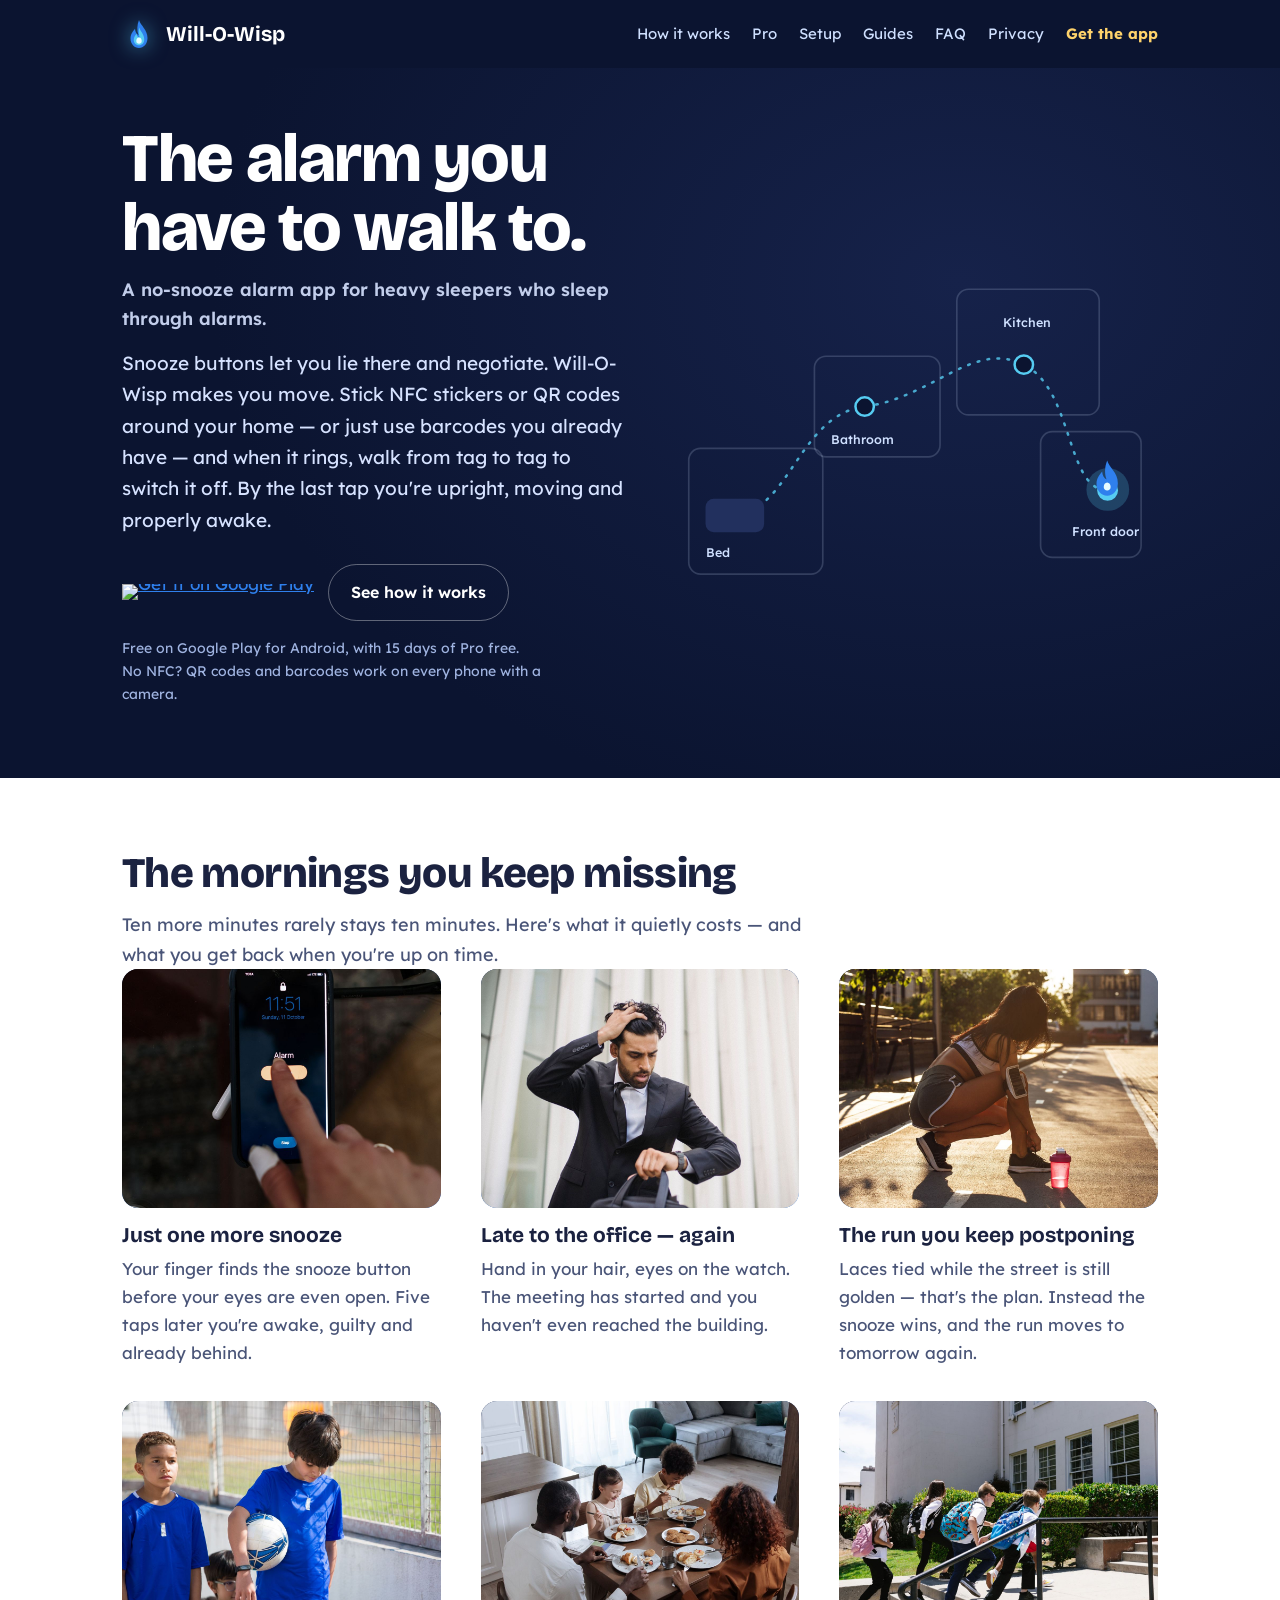
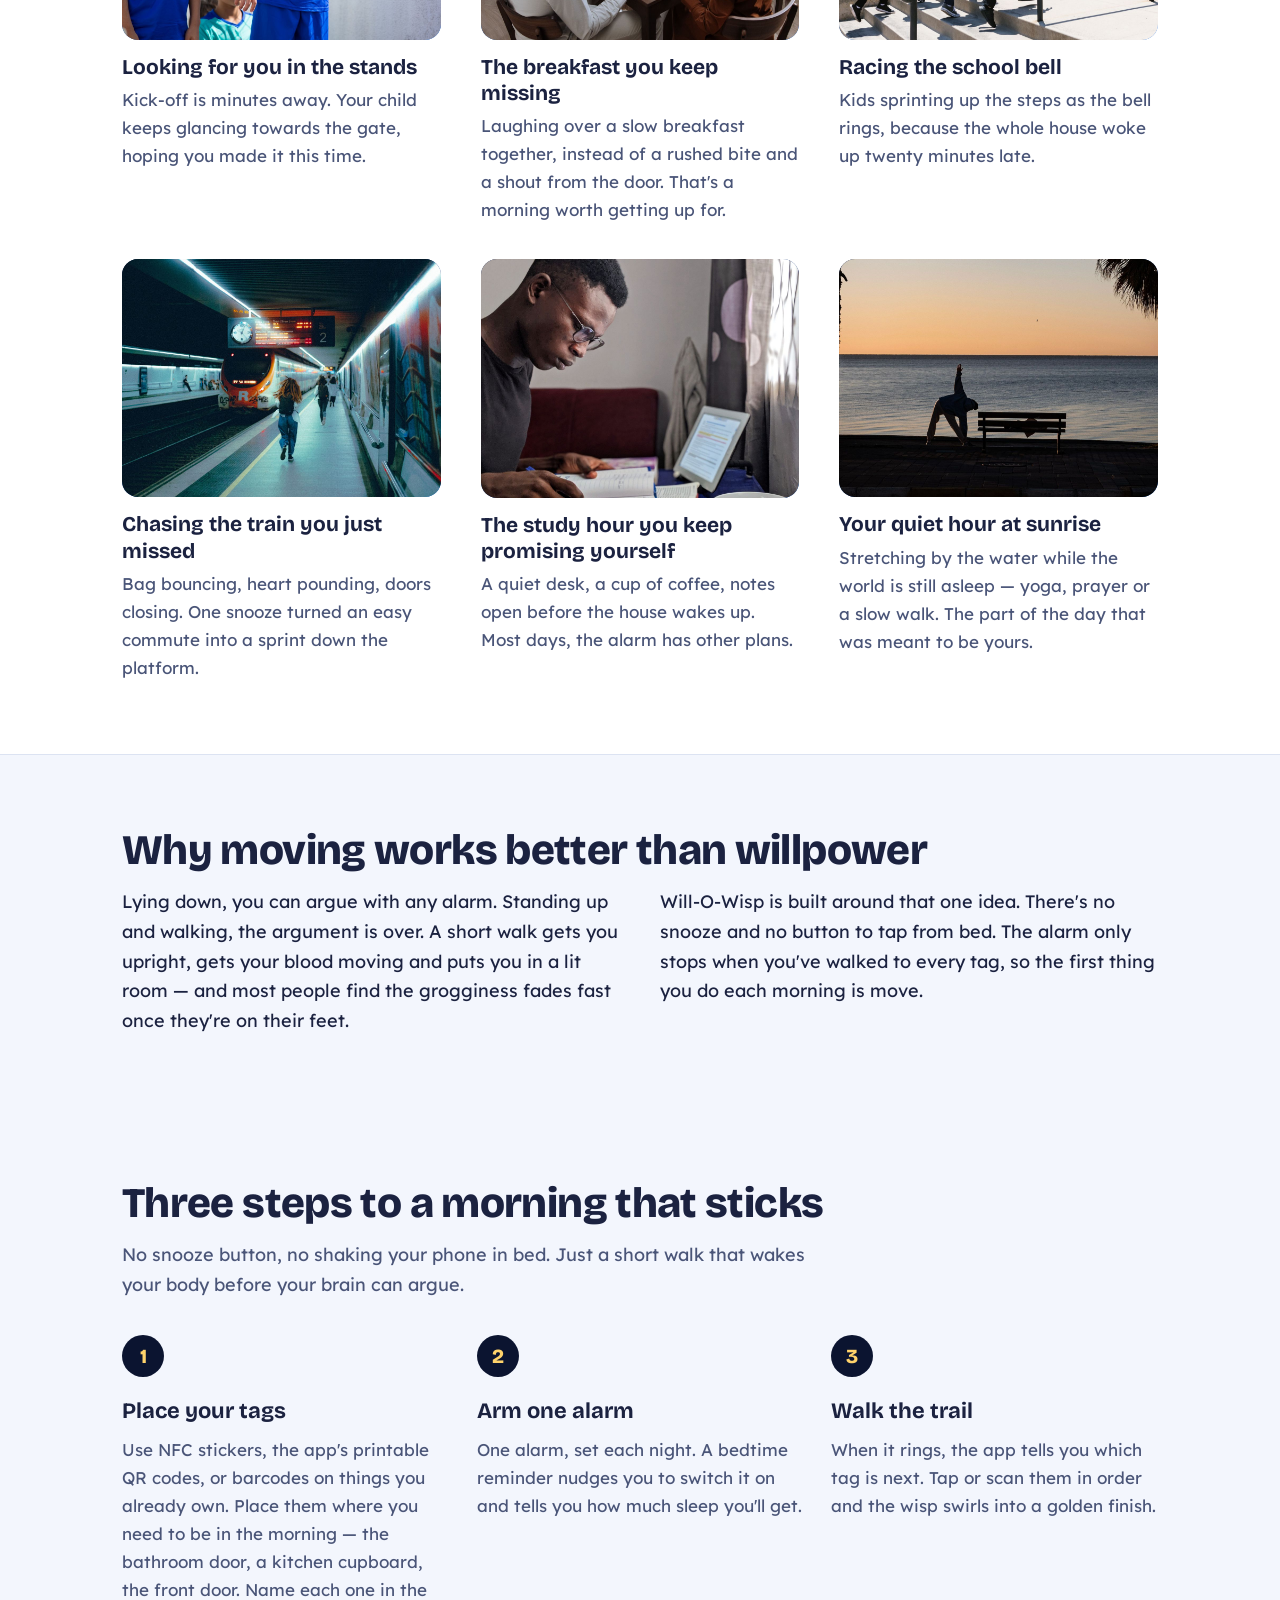
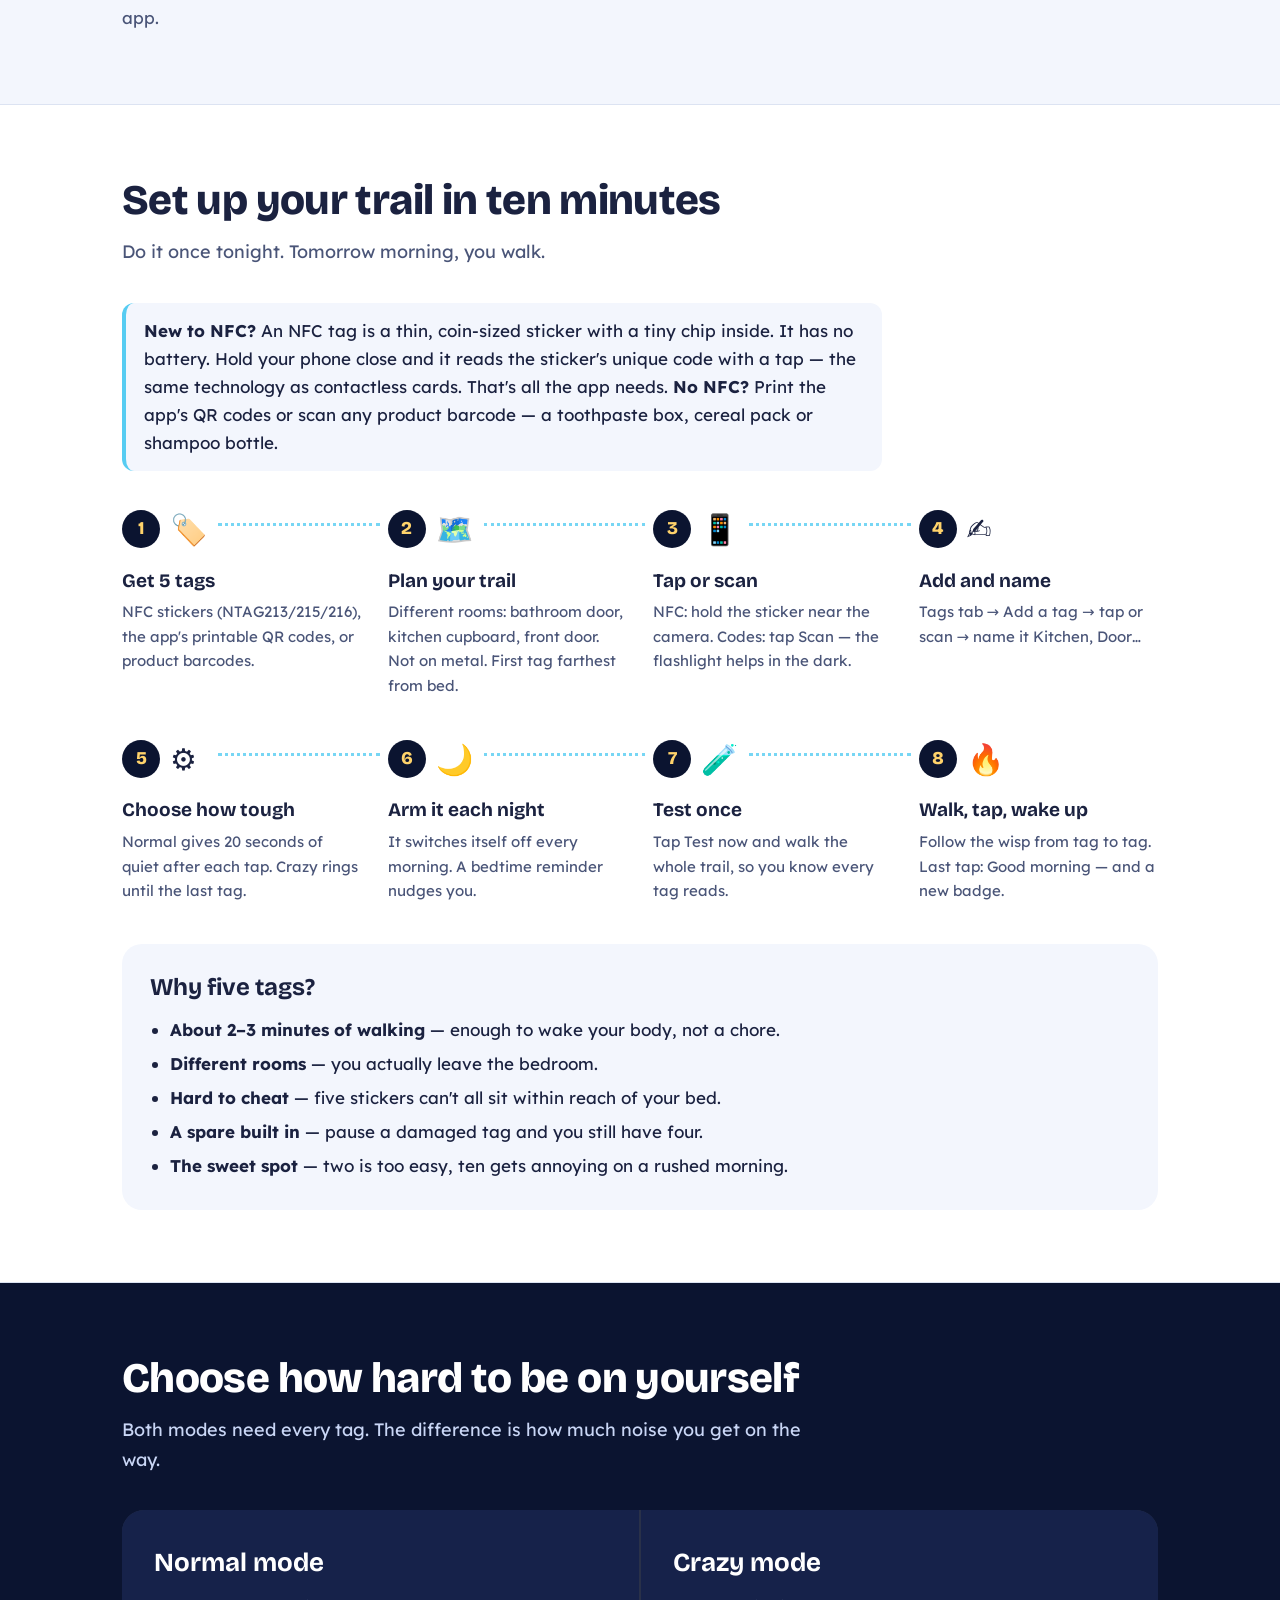
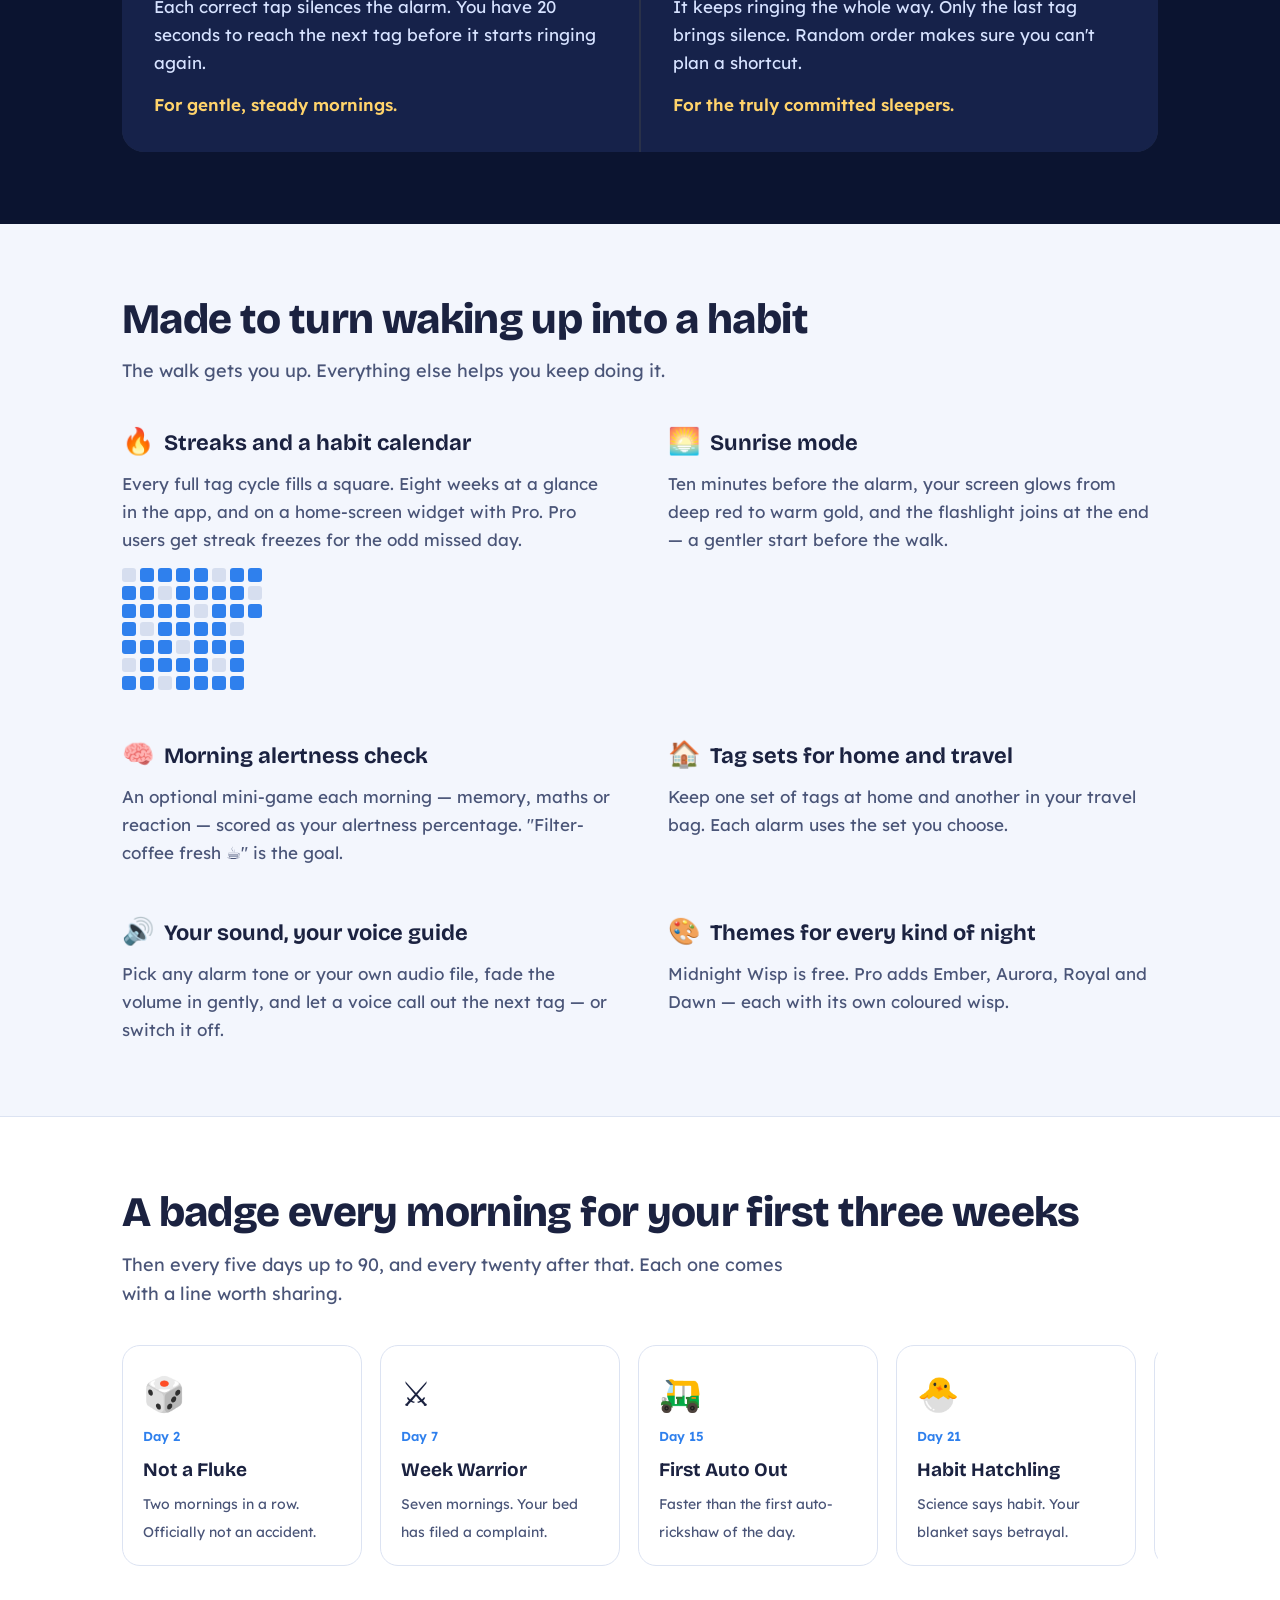
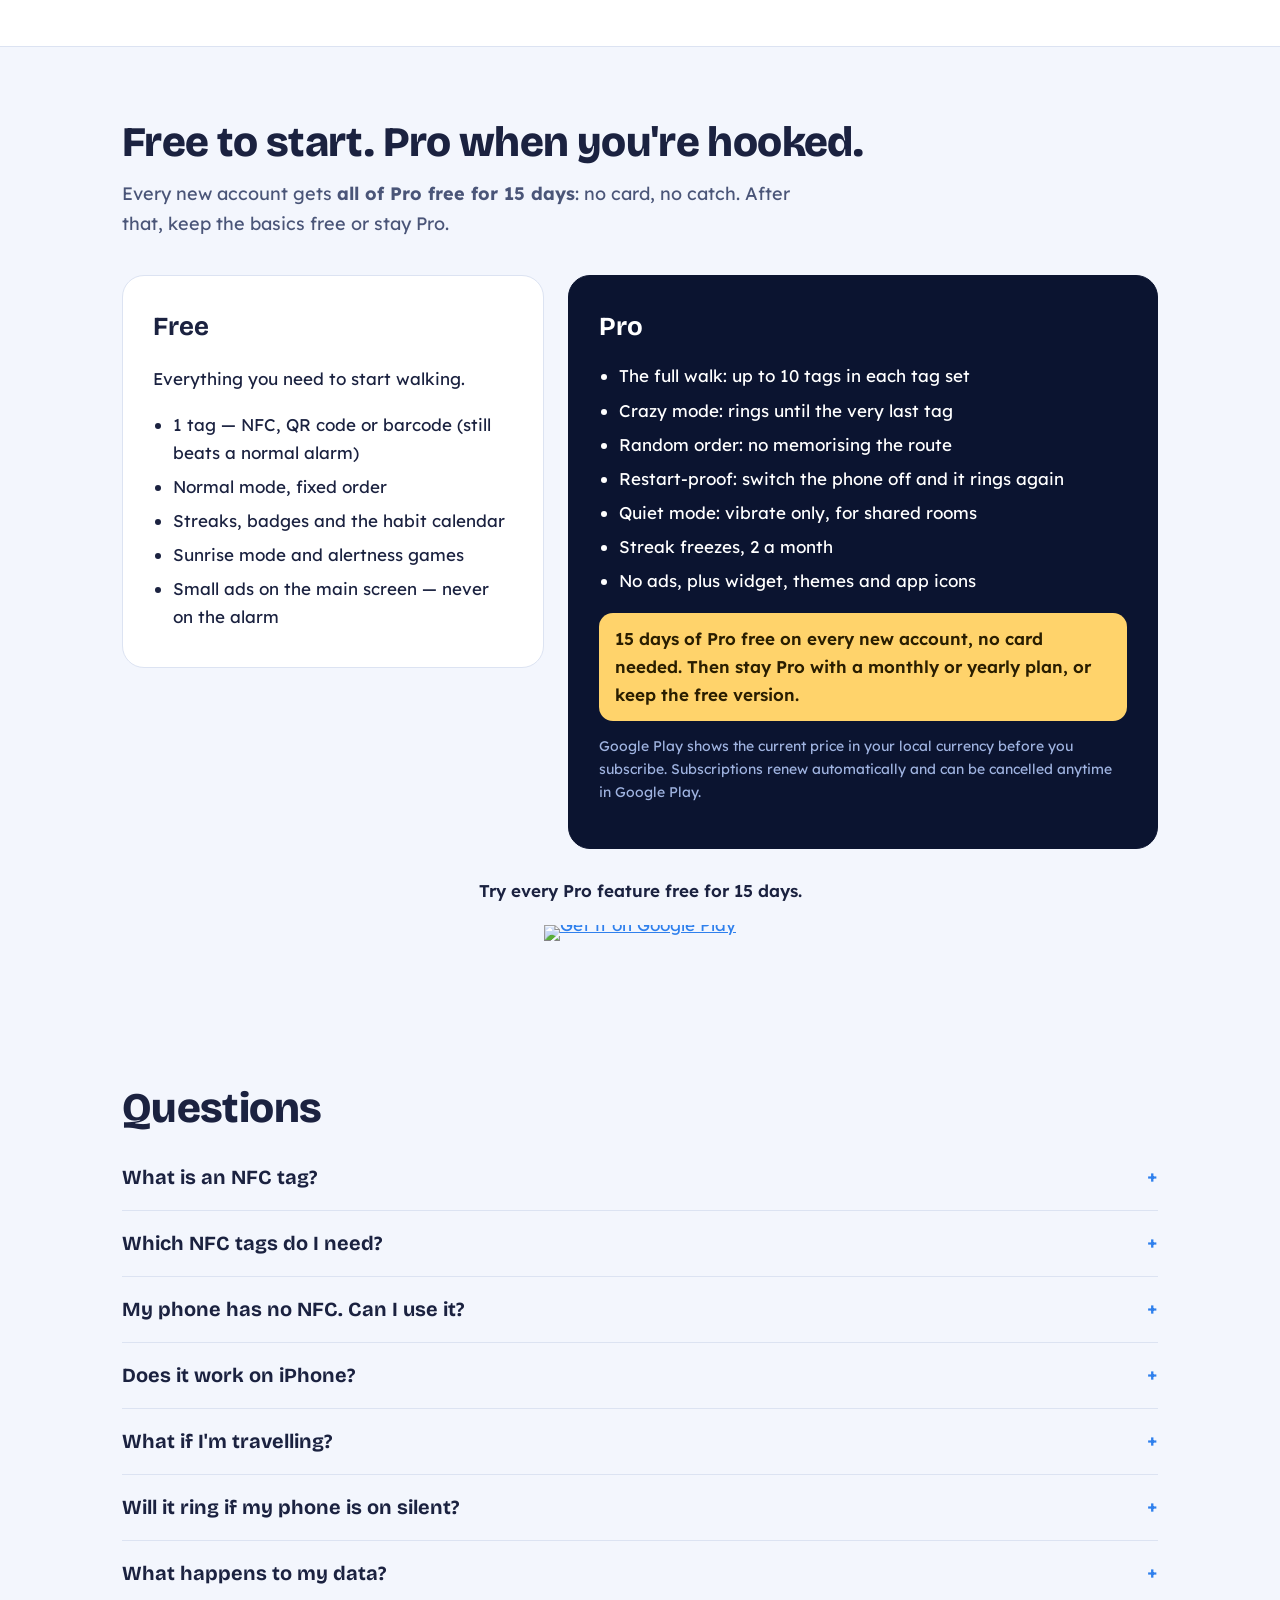
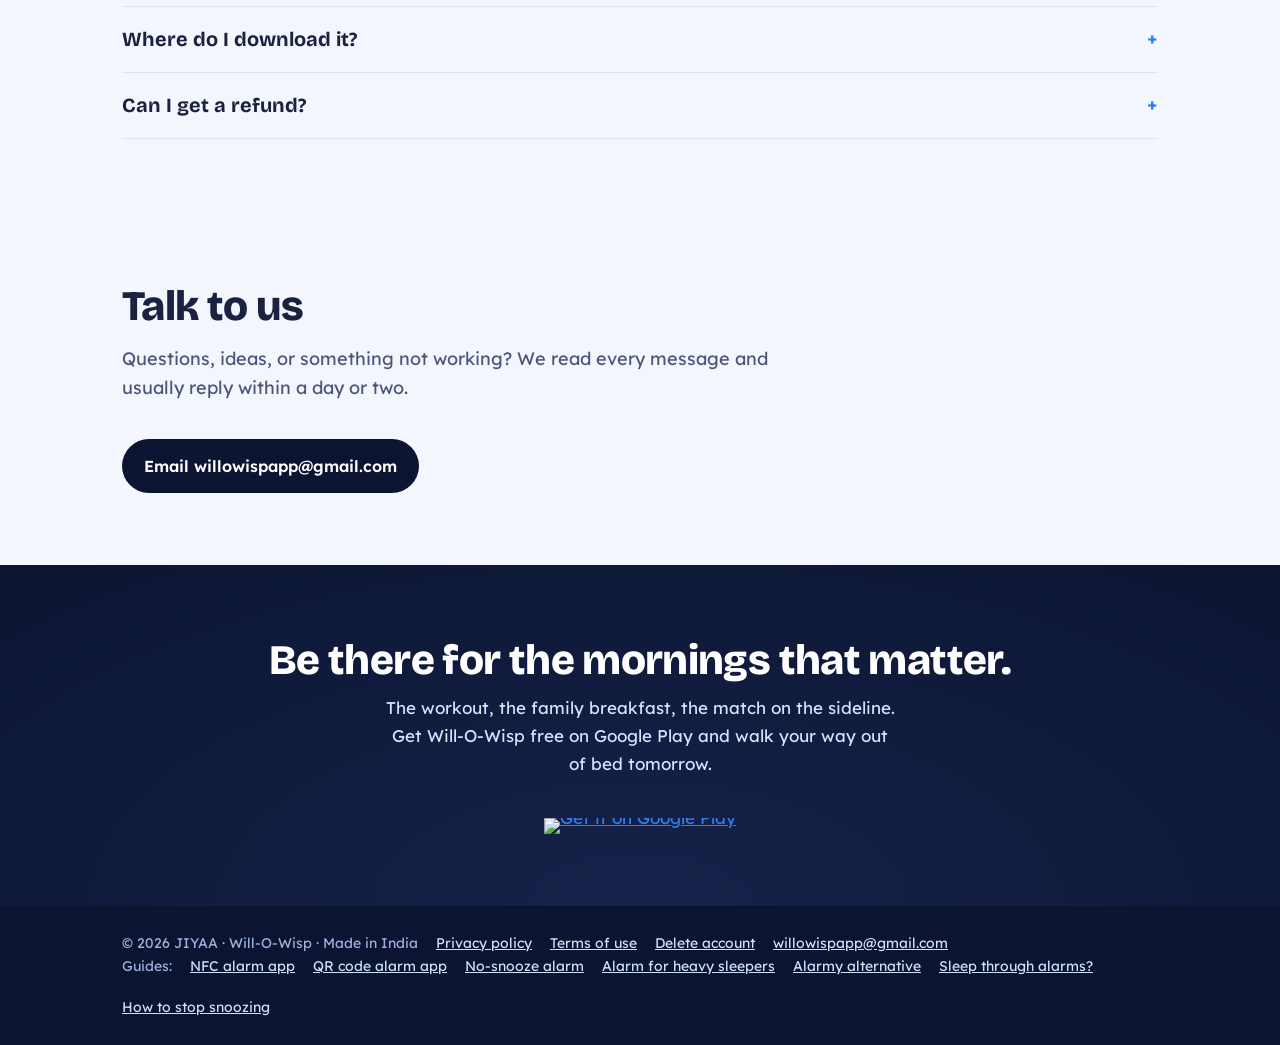
==== commit a1a0a20a: "Add files via upload" ====
--- a/index.html
+++ b/index.html
@@ -35,7 +35,7 @@
 <body>
 <div class="top"><div class="wrap">
 <a class="brand" href="index.html"><svg viewBox="20 18 68 68" aria-hidden="true"><path fill="#2F80ED" d="M54,24 C57,35 71,43 71,60 C71,71.5 63.4,80 54,80 C44.6,80 37,71.5 37,61 C37,52 42,46.5 46,41.5 C46.5,48 49,52.5 53,54 C49.5,45 50,34 54,24 Z"/><path fill="#56CCF2" d="M54.5,39 C57,47.5 64.5,52 64.5,63 C64.5,70 59.8,74.5 54,74.5 C48.2,74.5 43.5,70 43.5,64 C43.5,58.5 46.5,55 49,51.5 C49.8,56.5 52,59 55.5,59.5 C53.5,53 52.5,46 54.5,39 Z"/><path fill="#E6FBFF" d="M54,59 C57.3,59 59.5,62.5 59.5,66 C59.5,69.3 57.1,71.5 54,71.5 C50.9,71.5 48.5,69.3 48.5,66 C48.5,62.5 50.7,59 54,59 Z"/></svg>Will-O-Wisp</a>
-<nav><a class="hide-sm" href="index.html#how">How it works</a><a class="hide-sm" href="index.html#pro">Pro</a><a class="hide-sm" href="index.html#setup">Setup</a><a href="index.html#faq">FAQ</a><a href="privacy.html">Privacy</a><a class="nav-get" href="https://play.google.com/store/apps/details?id=com.willowisp.nfcalarm&amp;utm_source=website&amp;utm_medium=nav" target="_blank" rel="noopener">Get the app</a></nav>
+<nav><a class="hide-sm" href="index.html#how">How it works</a><a class="hide-sm" href="index.html#pro">Pro</a><a class="hide-sm" href="index.html#setup">Setup</a><a href="guides.html">Guides</a><a href="index.html#faq">FAQ</a><a class="hide-sm" href="privacy.html">Privacy</a><a class="nav-get" href="https://play.google.com/store/apps/details?id=com.willowisp.nfcalarm&amp;utm_source=website&amp;utm_medium=nav" target="_blank" rel="noopener">Get the app</a></nav>
 </div></div>
 
 <header class="hero"><div class="wrap">
--- a/style.css
+++ b/style.css
@@ -195,3 +195,5 @@
 @media (max-width:600px){.play-badge img{height:56px}}
 
 .hero .kicker{font-size:18px;font-weight:600;opacity:.9;margin:-6px 0 14px}
+
+.top nav a{white-space:nowrap}
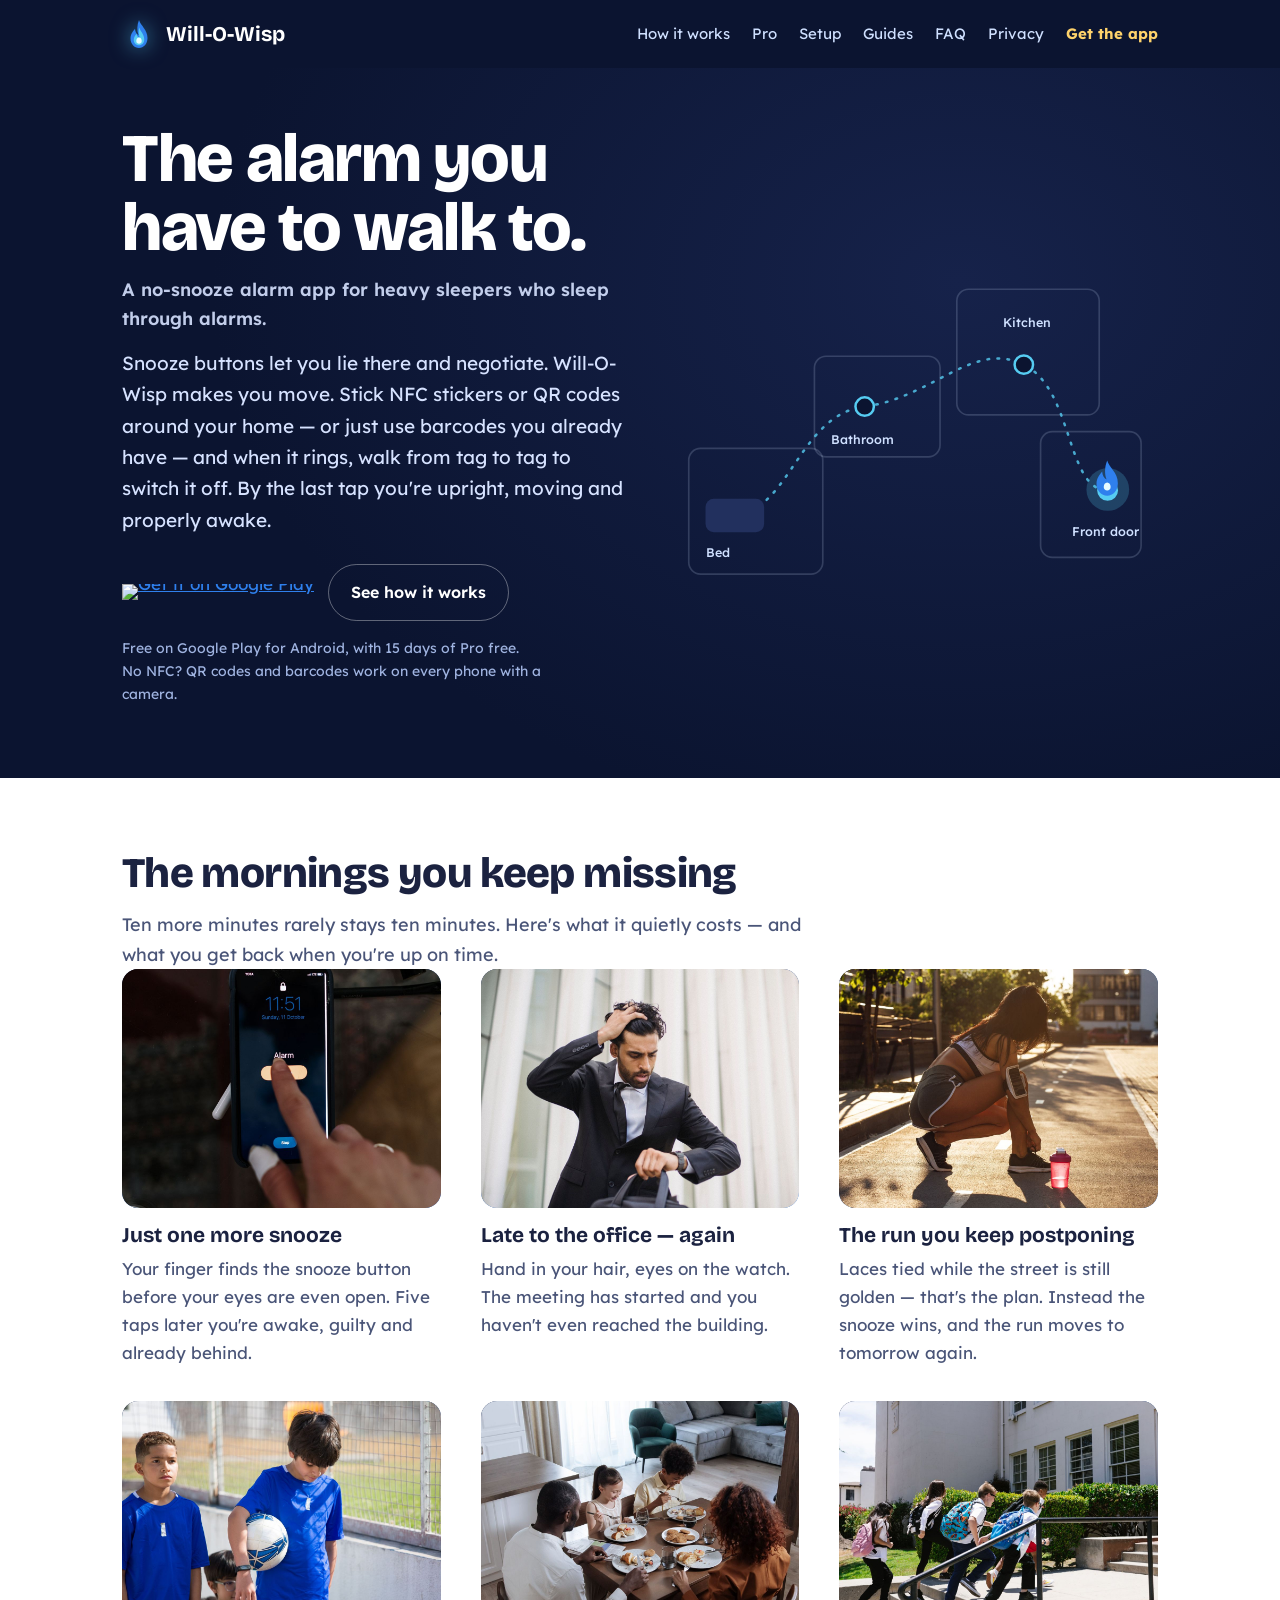
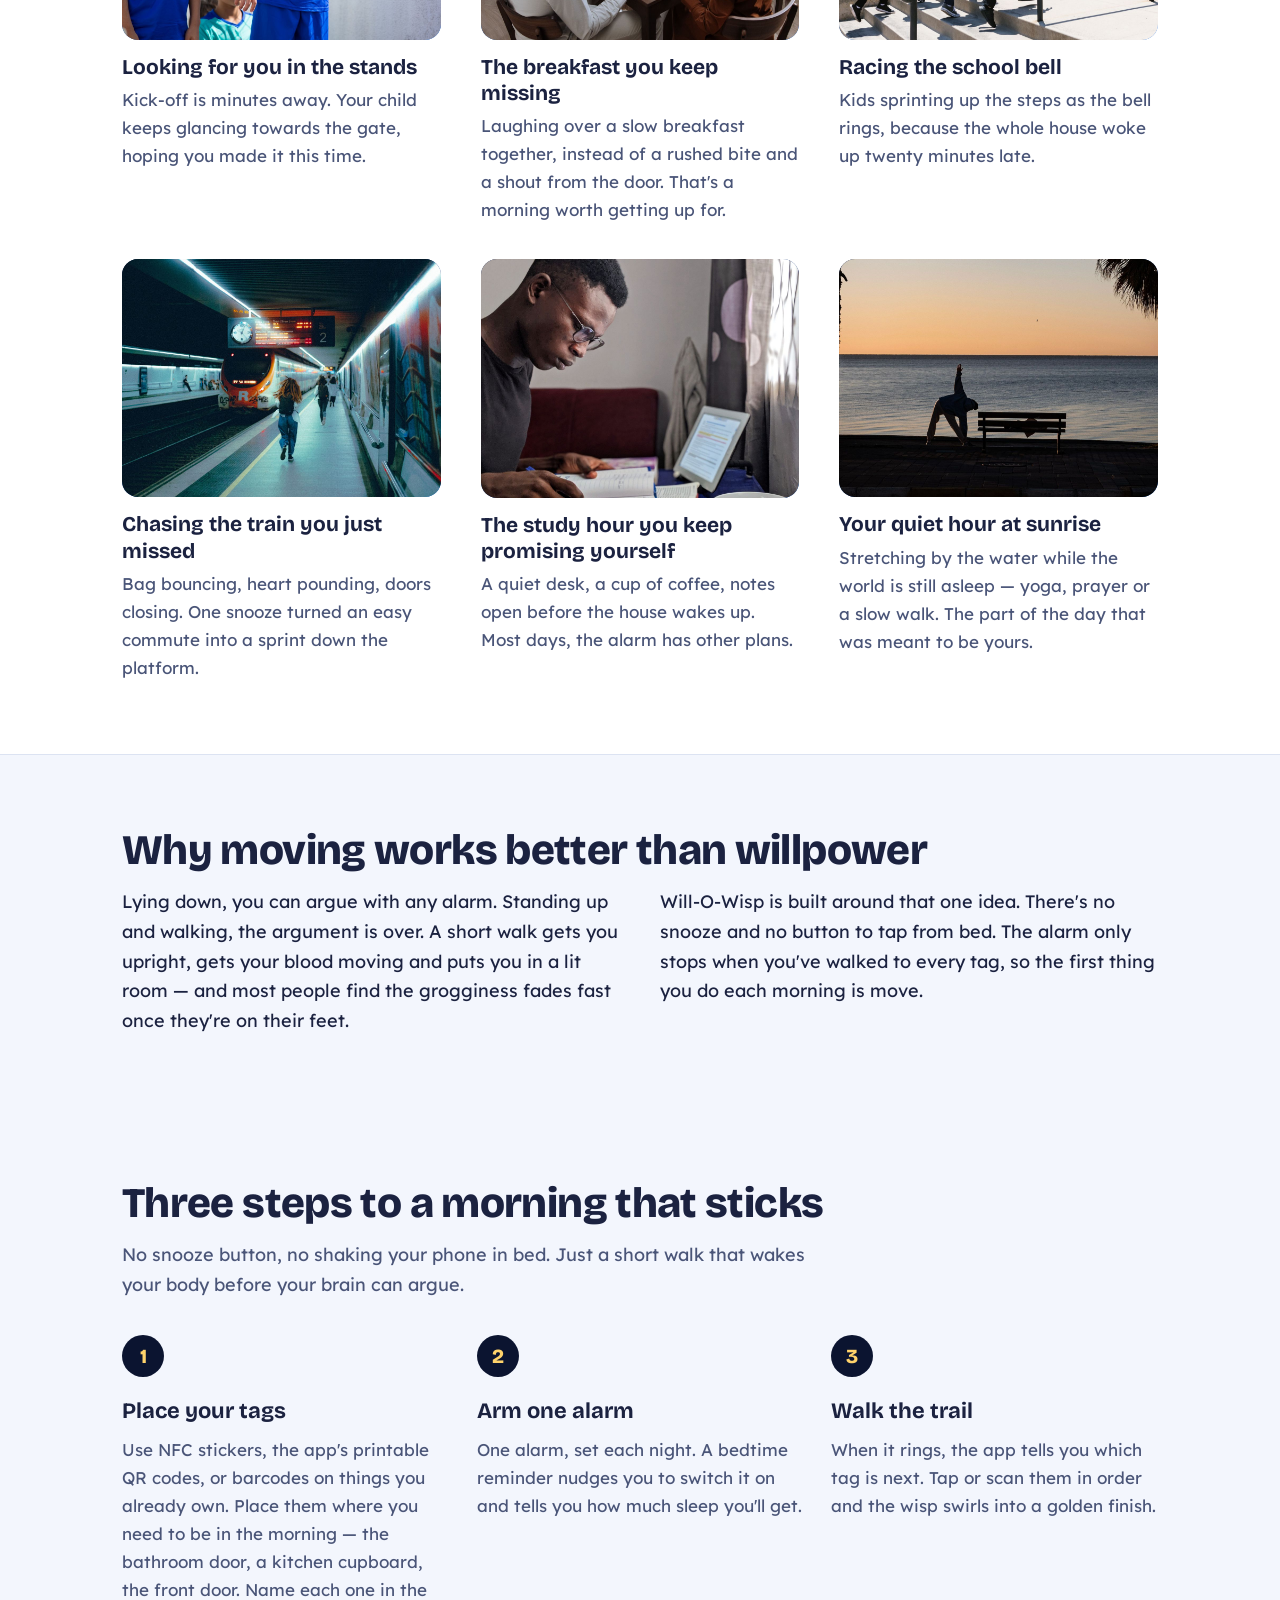
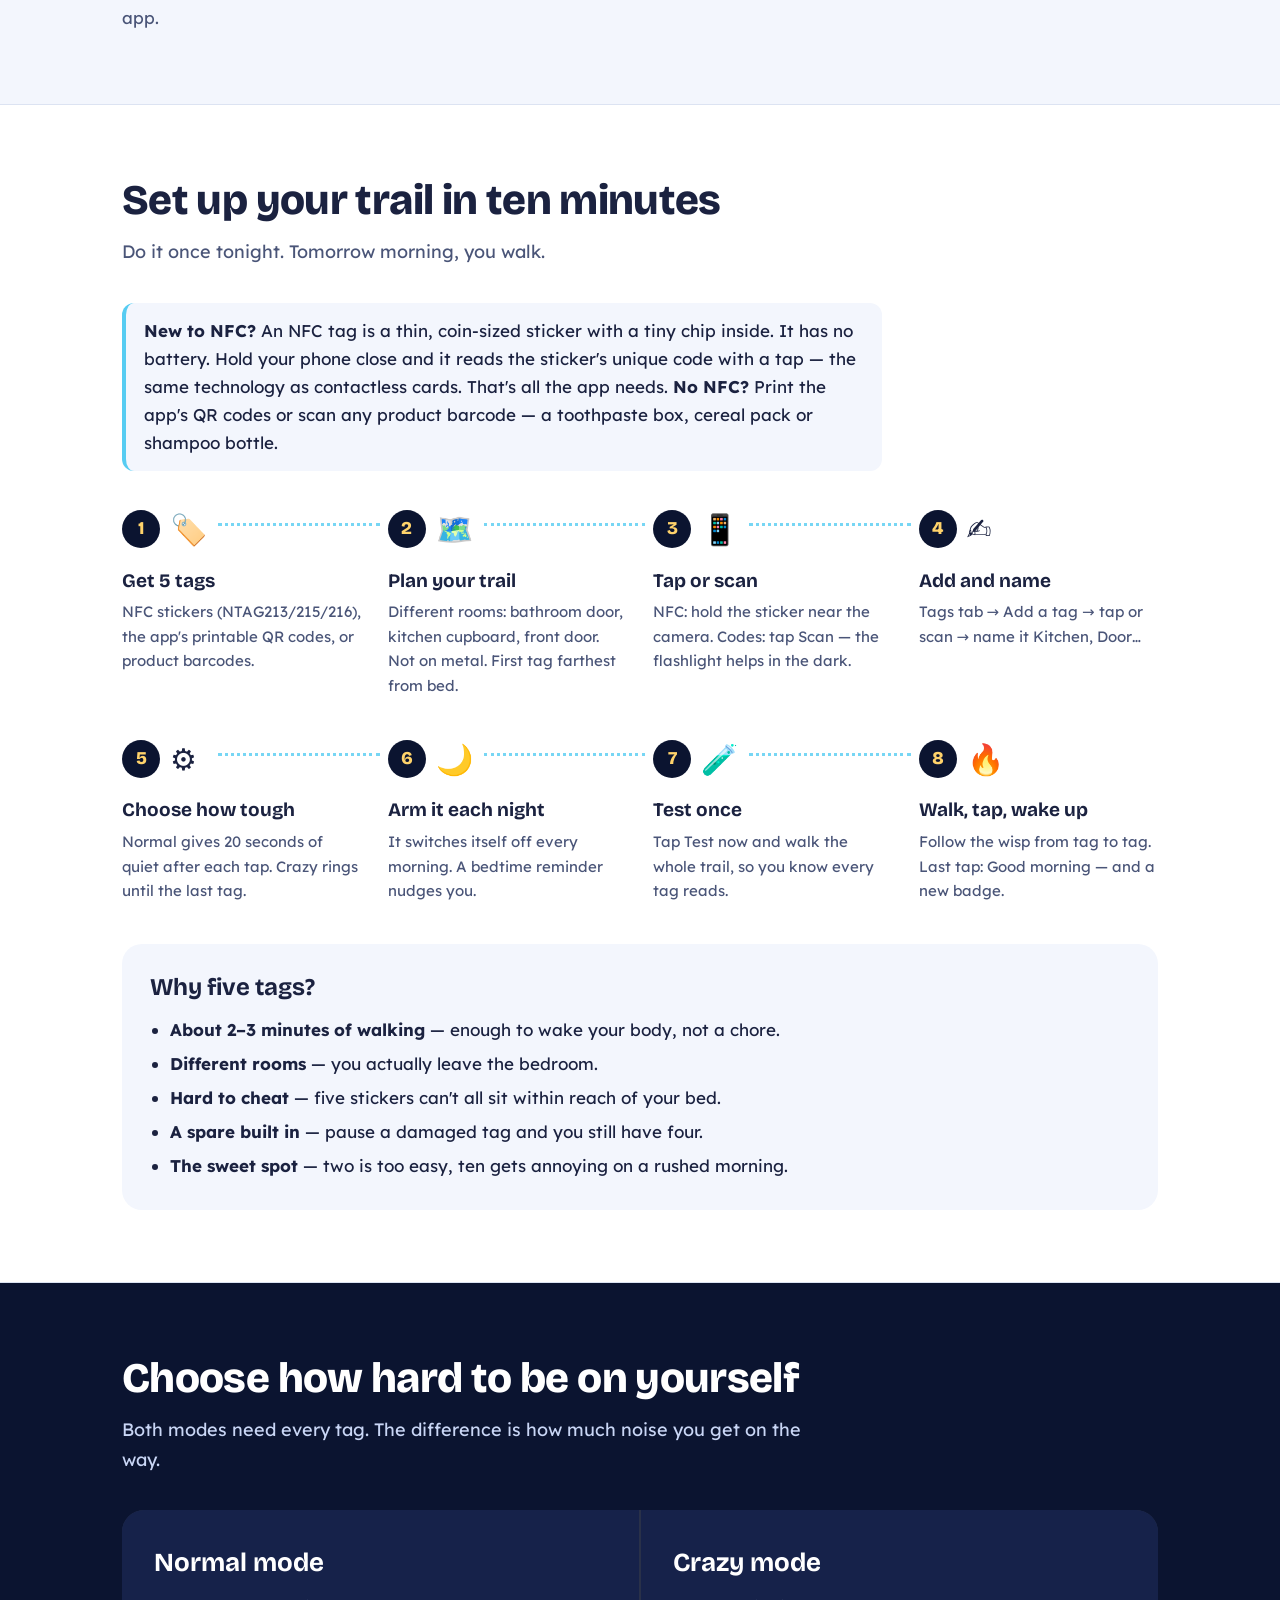
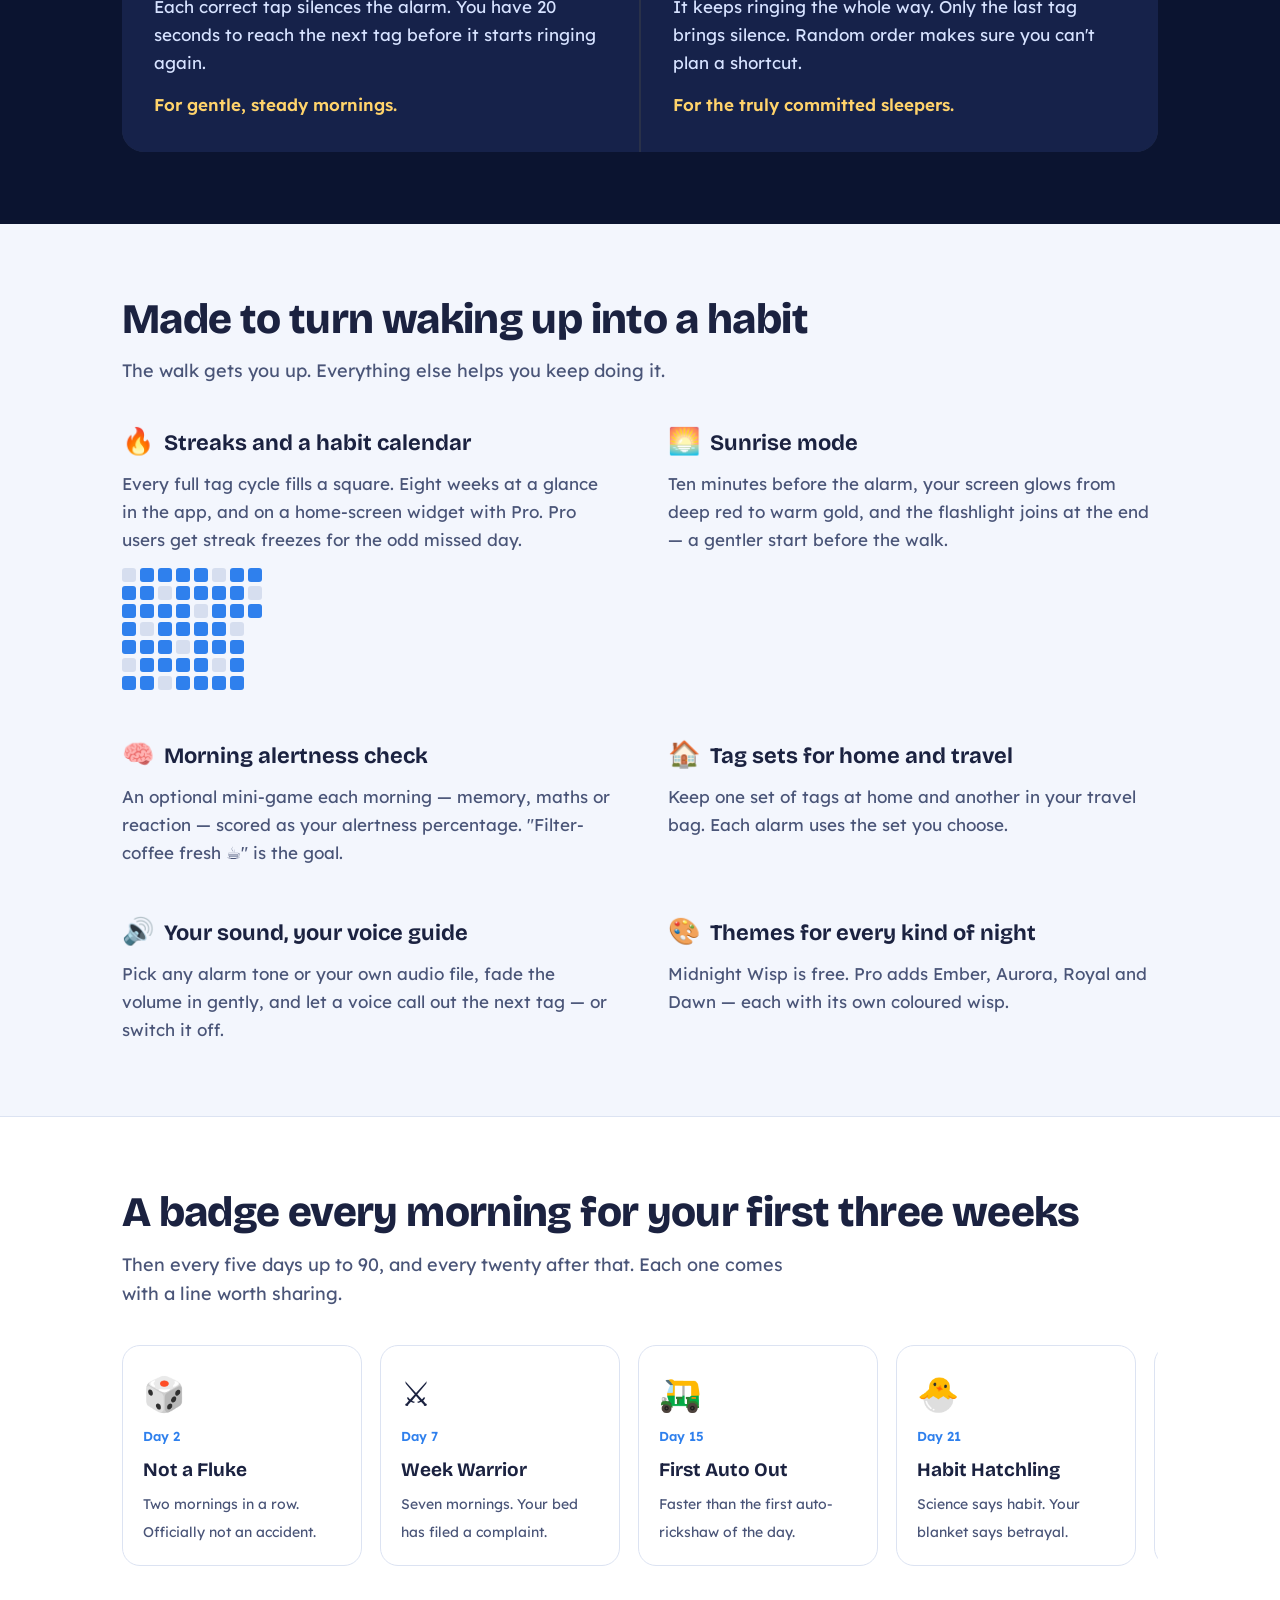
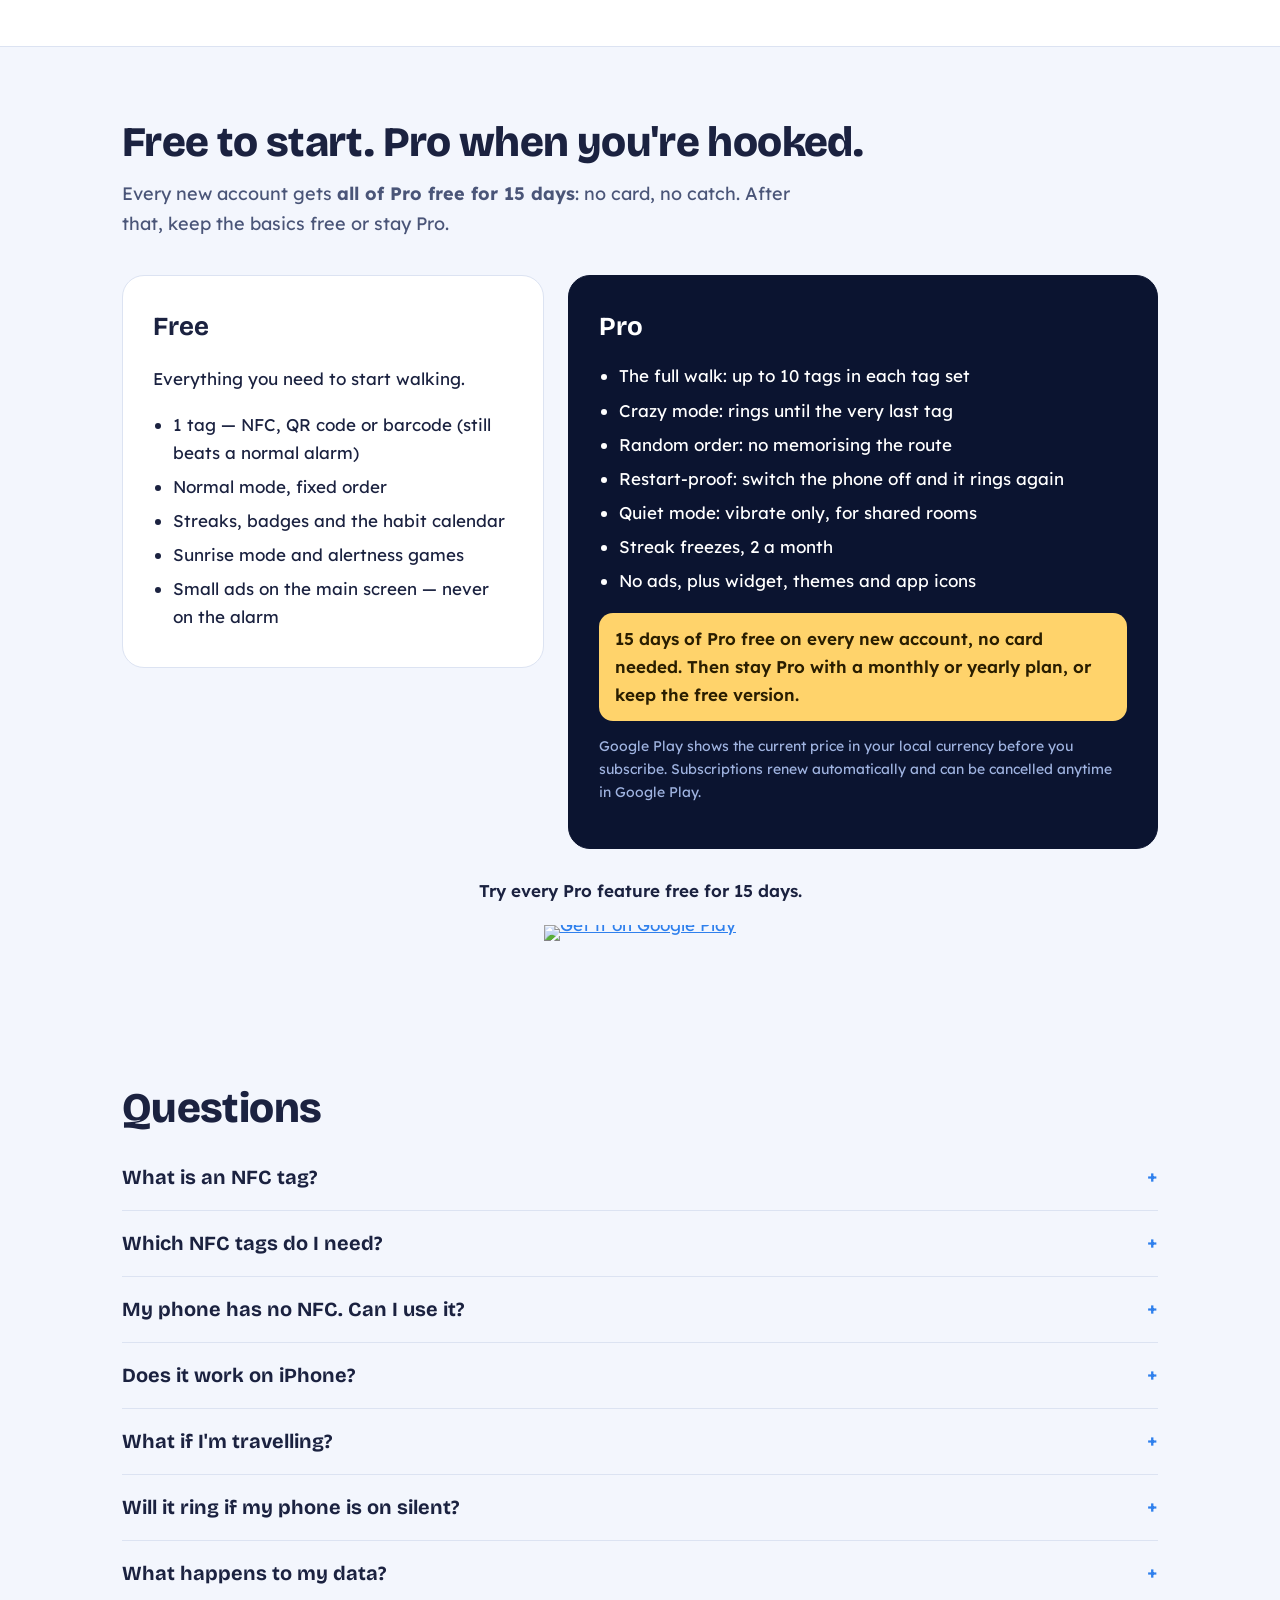
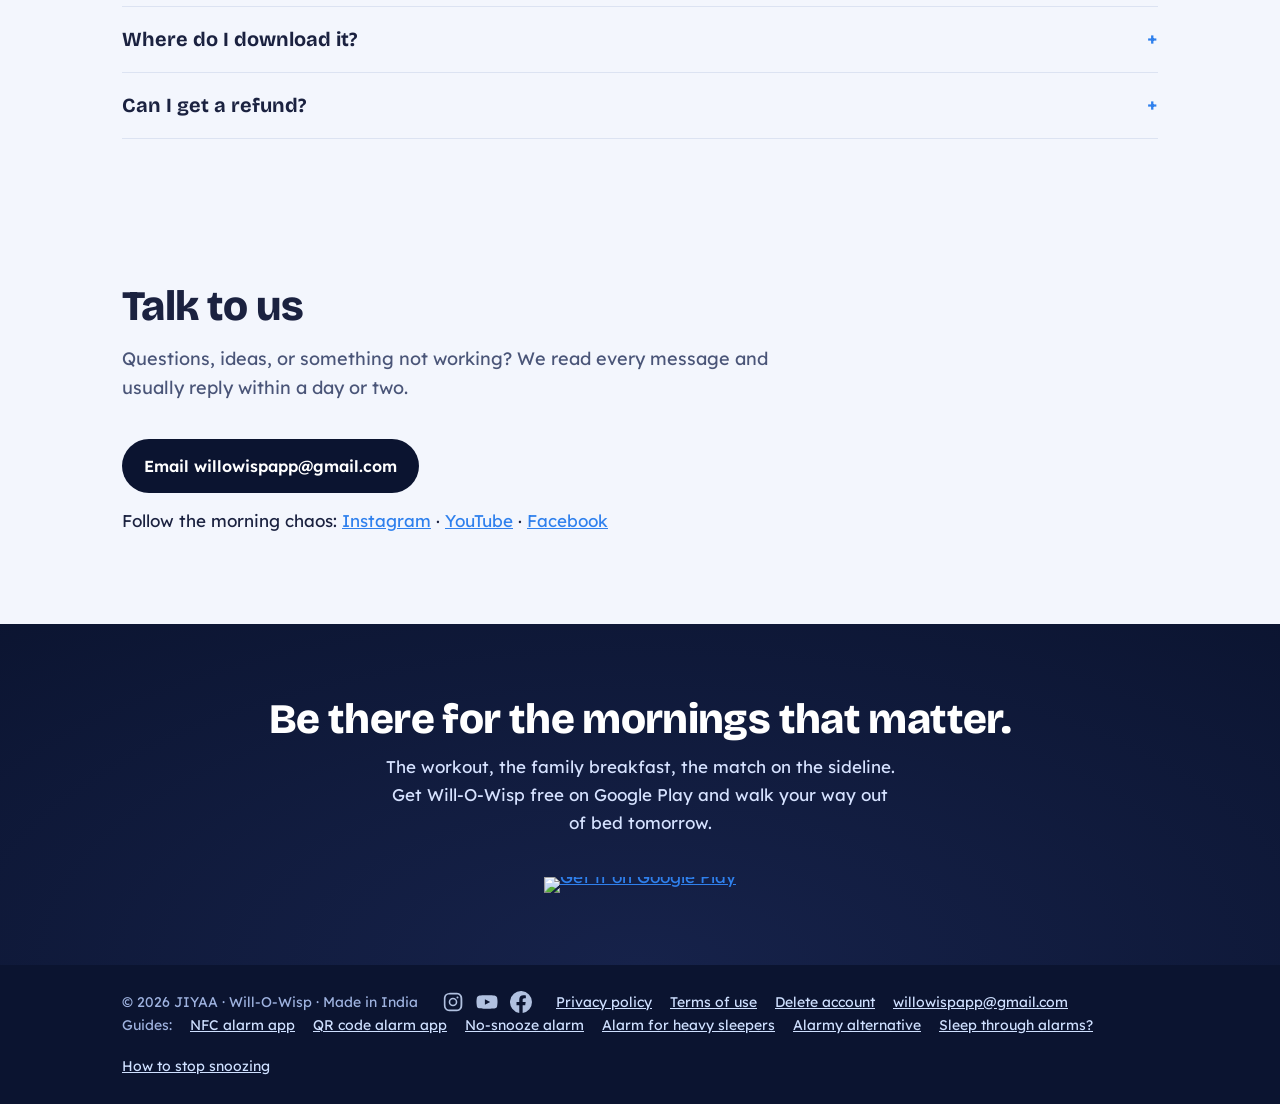
==== commit b4d37f6b: "Add files via upload" ====
--- a/index.html
+++ b/index.html
@@ -24,7 +24,7 @@
 {"@context":"https://schema.org","@type":"SoftwareApplication","name":"Will-O-Wisp: Walk Alarm",
 "operatingSystem":"Android","applicationCategory":"LifestyleApplication",
 "description":"A no-snooze alarm you switch off by walking to NFC tags or QR codes around your home.",
-"url":"https://willowispalarm.com/","publisher":{"@type":"Organization","name":"JIYAA"},
+"url":"https://willowispalarm.com/","publisher":{"@type":"Organization","name":"JIYAA","url":"https://willowispalarm.com/","sameAs":["https://www.instagram.com/willowispalarm/","https://www.youtube.com/@willowispalarm","https://www.facebook.com/share/1FBxFHo3qW/"]},
 "installUrl":"https://play.google.com/store/apps/details?id=com.willowisp.nfcalarm",
 "offers":[{"@type":"Offer","price":"0","priceCurrency":"INR","description":"Free download with 15 days of Pro free; optional Pro subscription through Google Play"}]}
 </script>
@@ -198,6 +198,7 @@
 <h2>Talk to us</h2>
 <p class="lead">Questions, ideas, or something not working? We read every message and usually reply within a day or two.</p>
 <a class="btn btn-dark" href="mailto:willowispapp@gmail.com?subject=Will-O-Wisp%20question">Email willowispapp@gmail.com</a>
+<p class="follow">Follow the morning chaos: <a href="https://www.instagram.com/willowispalarm/" target="_blank" rel="noopener">Instagram</a> · <a href="https://www.youtube.com/@willowispalarm" target="_blank" rel="noopener">YouTube</a> · <a href="https://www.facebook.com/share/1FBxFHo3qW/" target="_blank" rel="noopener">Facebook</a></p>
 </div></section>
 
 <section class="final"><div class="wrap">
@@ -207,7 +208,7 @@
 </div></section>
 </main>
 <footer class="site"><div class="wrap">
-<span>© 2026 JIYAA · Will-O-Wisp · Made in India</span>
+<span>© 2026 JIYAA · Will-O-Wisp · Made in India</span><span class="social"><a href="https://www.instagram.com/willowispalarm/" target="_blank" rel="noopener" aria-label="Will-O-Wisp on Instagram"><svg viewBox="0 0 24 24" aria-hidden="true"><path fill="currentColor" d="M12 7.3A4.7 4.7 0 1 0 12 16.7 4.7 4.7 0 0 0 12 7.3Zm0 7.7a3 3 0 1 1 0-6 3 3 0 0 1 0 6Zm6-7.9a1.1 1.1 0 1 1-2.2 0 1.1 1.1 0 0 1 2.2 0ZM12 2c-2.7 0-3.1 0-4.1.1-1.1 0-1.8.2-2.4.5-.7.3-1.2.6-1.8 1.2-.6.6-.9 1.1-1.2 1.8-.3.6-.5 1.3-.5 2.4C2 9 2 9.3 2 12s0 3.1.1 4.1c0 1.1.2 1.8.5 2.4.3.7.6 1.2 1.2 1.8.6.6 1.1.9 1.8 1.2.6.3 1.3.5 2.4.5 1 .1 1.4.1 4.1.1s3.1 0 4.1-.1c1.1 0 1.8-.2 2.4-.5.7-.3 1.2-.6 1.8-1.2.6-.6.9-1.1 1.2-1.8.3-.6.5-1.3.5-2.4.1-1 .1-1.4.1-4.1s0-3.1-.1-4.1c0-1.1-.2-1.8-.5-2.4-.3-.7-.6-1.2-1.2-1.8-.6-.6-1.1-.9-1.8-1.2-.6-.3-1.3-.5-2.4-.5C15.1 2 14.7 2 12 2Zm0 1.8c2.7 0 3 0 4 .1 1 0 1.5.2 1.8.3.5.2.8.4 1.2.8.4.4.6.7.8 1.2.1.3.3.8.3 1.8.1 1 .1 1.3.1 4s0 3-.1 4c0 1-.2 1.5-.3 1.8-.2.5-.4.8-.8 1.2-.4.4-.7.6-1.2.8-.3.1-.8.3-1.8.3-1 .1-1.3.1-4 .1s-3 0-4-.1c-1 0-1.5-.2-1.8-.3-.5-.2-.8-.4-1.2-.8-.4-.4-.6-.7-.8-1.2-.1-.3-.3-.8-.3-1.8-.1-1-.1-1.3-.1-4s0-3 .1-4c0-1 .2-1.5.3-1.8.2-.5.4-.8.8-1.2.4-.4.7-.6 1.2-.8.3-.1.8-.3 1.8-.3 1-.1 1.3-.1 4-.1Z"/></svg></a><a href="https://www.youtube.com/@willowispalarm" target="_blank" rel="noopener" aria-label="Will-O-Wisp on YouTube"><svg viewBox="0 0 24 24" aria-hidden="true"><path fill="currentColor" d="M23 7.2a3 3 0 0 0-2.1-2.1C19 4.6 12 4.6 12 4.6s-7 0-8.9.5A3 3 0 0 0 1 7.2 31 31 0 0 0 .5 12a31 31 0 0 0 .5 4.8 3 3 0 0 0 2.1 2.1c1.9.5 8.9.5 8.9.5s7 0 8.9-.5a3 3 0 0 0 2.1-2.1 31 31 0 0 0 .5-4.8 31 31 0 0 0-.5-4.8ZM9.7 15V9l5.8 3-5.8 3Z"/></svg></a><a href="https://www.facebook.com/share/1FBxFHo3qW/" target="_blank" rel="noopener" aria-label="Will-O-Wisp on Facebook"><svg viewBox="0 0 24 24" aria-hidden="true"><path fill="currentColor" d="M24 12a12 12 0 1 0-13.9 11.9v-8.4H7.1V12h3V9.4c0-3 1.8-4.7 4.5-4.7 1.3 0 2.7.2 2.7.2v2.9h-1.5c-1.5 0-2 .9-2 1.9V12h3.3l-.5 3.5h-2.8v8.4A12 12 0 0 0 24 12Z"/></svg></a></span>
 <a href="privacy.html">Privacy policy</a><a href="terms.html">Terms of use</a><a href="delete-account.html">Delete account</a><a href="mailto:willowispapp@gmail.com">willowispapp@gmail.com</a>
 </div><div class="wrap" style="padding-top:0"><span>Guides:</span><a href="nfc-alarm-app.html">NFC alarm app</a><a href="qr-code-alarm-app.html">QR code alarm app</a><a href="no-snooze-alarm-app.html">No-snooze alarm</a><a href="alarm-for-heavy-sleepers.html">Alarm for heavy sleepers</a><a href="alarmy-alternative.html">Alarmy alternative</a><a href="how-to-wake-up-if-you-sleep-through-alarms.html">Sleep through alarms?</a><a href="how-to-stop-snoozing.html">How to stop snoozing</a></div></footer>
 </body>
--- a/style.css
+++ b/style.css
@@ -197,3 +197,19 @@
 .hero .kicker{font-size:18px;font-weight:600;opacity:.9;margin:-6px 0 14px}
 
 .top nav a{white-space:nowrap}
+
+.social{display:inline-flex;gap:12px;align-items:center;margin:0 6px}
+.social a{display:inline-flex;width:22px;height:22px;opacity:.85}
+.social a:hover{opacity:1}
+.social svg{width:22px;height:22px}
+.follow{margin-top:14px}
+
+/* cartoon carousels on guide pages */
+.toons{margin:22px 0 30px;padding:0!important;background:none!important}
+.toon-track{display:flex;gap:14px;overflow-x:auto;scroll-snap-type:x mandatory;padding:4px 2px 10px;-webkit-overflow-scrolling:touch;scrollbar-width:thin}
+.toon{flex:0 0 min(300px,82%);scroll-snap-align:start;margin:0;background:#fff;border:1px solid var(--line);border-radius:18px;overflow:hidden}
+.toon svg{display:block;width:100%;height:auto}
+.toon figcaption{padding:10px 14px 14px;font-size:15px;line-height:1.4}
+.toon figcaption b{display:block;font-size:16px;margin-bottom:2px}
+.toon-nav{display:flex;align-items:center;justify-content:center;gap:14px;font-size:14px;color:#5A6378}
+.toon-nav button{width:36px;height:36px;border-radius:50%;border:1px solid var(--line);background:#fff;font-size:22px;line-height:1;cursor:pointer;color:inherit}
